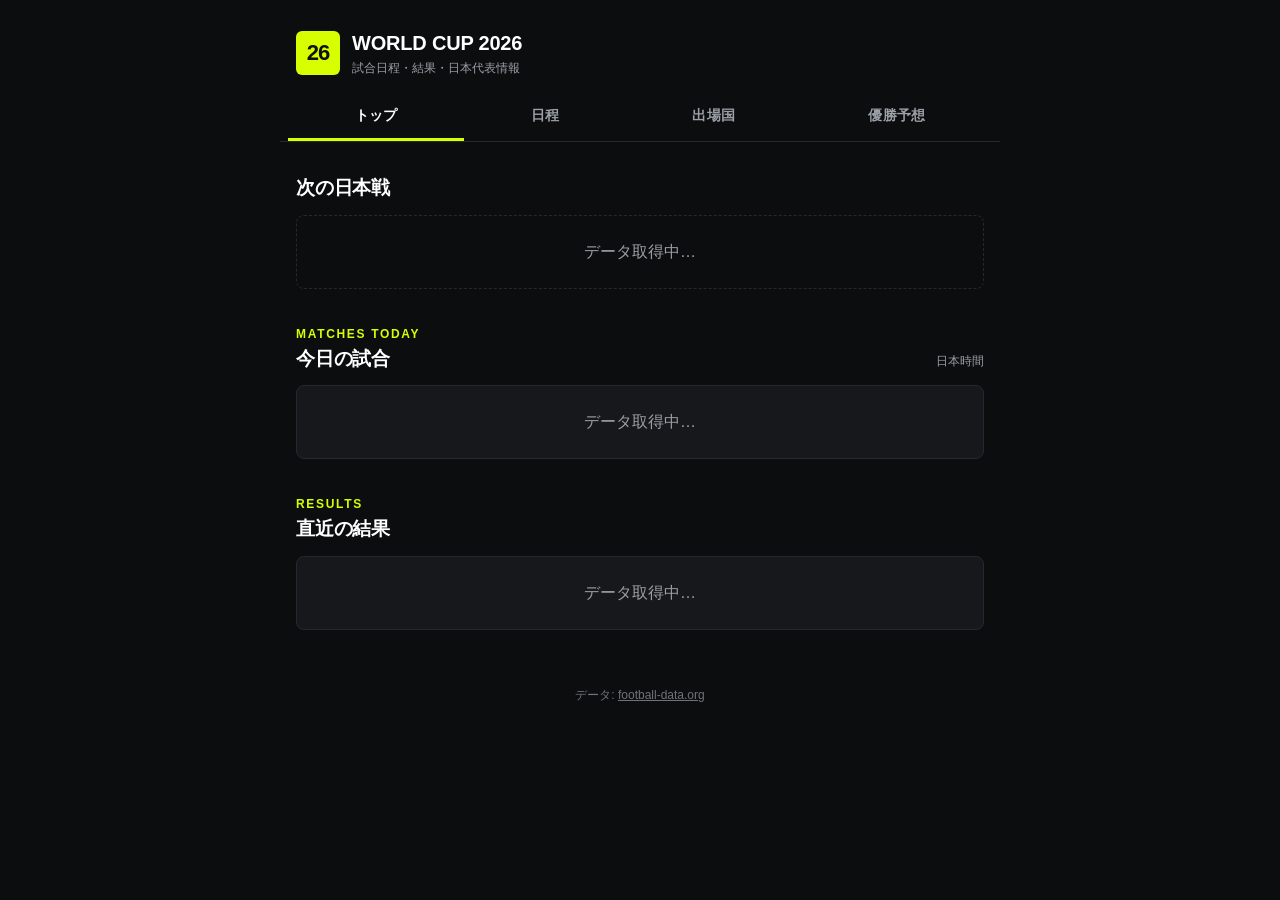
==== site/index.html @ 01a0a3cb "feat: サイトをDAZN風テーマに刷新 Co-Authored-By: Claude Fable 5 <noreply@anthropic.com>" ====
<!doctype html>
<html lang="ja">
  <head>
    <meta charset="utf-8">
    <meta name="viewport" content="width=device-width, initial-scale=1">
    <meta name="theme-color" content="#0c0d0f">
    <title>WORLD CUP 2026</title>
    <link rel="stylesheet" href="assets/style.css">
    <script src="assets/app.js" defer></script>
    <script src="assets/index.js" defer></script>
  </head>
  <body data-page="home">
    <header class="site-header">
      <div class="brand">
        <div class="brand-mark" aria-hidden="true">26</div>
        <div>
          <p class="brand-title">WORLD CUP 2026</p>
          <p class="brand-subtitle">試合日程・結果・日本代表情報</p>
        </div>
      </div>
      <nav class="tab-nav" aria-label="メインナビゲーション">
        <a href="index.html" data-nav="home">トップ</a>
        <a href="schedule.html" data-nav="schedule">日程</a>
        <a href="teams.html" data-nav="teams">出場国</a>
        <a href="predictions.html" data-nav="predictions">優勝予想</a>
      </nav>
    </header>

    <main class="page-content">
      <section id="next-japan-section" class="section">
        <h1 class="section-title">次の日本戦</h1>
        <div id="next-japan" class="loading">データ取得中…</div>
      </section>

      <section class="section">
        <p class="section-kicker">MATCHES TODAY</p>
        <div class="section-title-row">
          <h2 class="section-title">今日の試合</h2>
          <span class="section-note">日本時間</span>
        </div>
        <div id="today-matches" class="match-list">
          <p class="loading">データ取得中…</p>
        </div>
      </section>

      <section class="section">
        <p class="section-kicker">RESULTS</p>
        <h2 class="section-title">直近の結果</h2>
        <div id="recent-results" class="match-list">
          <p class="loading">データ取得中…</p>
        </div>
      </section>
    </main>

    <footer class="site-footer">
      データ:
      <a href="https://www.football-data.org/" rel="noreferrer">football-data.org</a>
    </footer>
  </body>
</html>
---- site/assets/style.css ----
:root {
  color-scheme: dark;
  --background: #0c0d0f;
  --surface: #16181c;
  --surface-raised: #1d2025;
  --border: #26282c;
  --accent: #d7ff00;
  --accent-soft: rgba(215, 255, 0, 0.12);
  --accent-ink: #101200;
  --text: #ffffff;
  --muted: #9aa0a6;
  --danger: #ff6b6b;
  --radius: 8px;
  --nav-height: 48px;
}

* {
  box-sizing: border-box;
}

html {
  background: var(--background);
  color: var(--text);
  font-family:
    -apple-system, BlinkMacSystemFont, "Segoe UI", "Noto Sans JP",
    sans-serif;
  line-height: 1.5;
}

body {
  margin: 0;
  min-width: 320px;
  background: var(--background);
}

a {
  color: inherit;
}

button,
input {
  font: inherit;
}

.site-header,
.page-content,
.site-footer {
  width: min(100%, 720px);
  margin-inline: auto;
}

.site-header {
  padding: 20px 16px 0;
}

.brand {
  display: flex;
  align-items: center;
  gap: 12px;
  margin-bottom: 16px;
}

.brand-mark {
  display: grid;
  width: 44px;
  height: 44px;
  place-items: center;
  border-radius: 6px;
  background: var(--accent);
  color: var(--accent-ink);
  font-size: 22px;
  font-weight: 900;
  letter-spacing: -0.04em;
}

.brand-title {
  margin: 0;
  font-size: 20px;
  font-weight: 900;
  letter-spacing: -0.01em;
  text-transform: uppercase;
}

.brand-subtitle {
  margin: 1px 0 0;
  color: var(--muted);
  font-size: 12px;
}

.tab-nav {
  position: sticky;
  z-index: 10;
  top: 0;
  display: flex;
  margin-inline: -16px;
  overflow-x: auto;
  padding-inline: 8px;
  border-bottom: 1px solid var(--border);
  background: var(--background);
}

.tab-nav a {
  display: grid;
  min-height: var(--nav-height);
  flex: 1 1 auto;
  place-items: center;
  padding: 0 12px;
  border-bottom: 3px solid transparent;
  color: var(--muted);
  font-size: 13px;
  font-weight: 800;
  letter-spacing: 0.02em;
  text-align: center;
  text-decoration: none;
  white-space: nowrap;
}

.tab-nav a:hover,
.tab-nav a:focus-visible {
  color: var(--text);
  background: var(--surface);
}

.tab-nav a[aria-current="page"] {
  border-bottom-color: var(--accent);
  color: var(--text);
}

.page-content {
  padding: 24px 16px 56px;
}

.page-kicker,
.section-kicker {
  margin: 0 0 2px;
  color: var(--accent);
  font-size: 12px;
  font-weight: 900;
  letter-spacing: 0.14em;
  text-transform: uppercase;
}

.page-heading {
  margin: 0 0 4px;
  font-size: clamp(26px, 7vw, 38px);
  font-weight: 900;
  letter-spacing: -0.02em;
  line-height: 1.15;
}

.page-lead {
  margin: 0 0 28px;
  color: var(--muted);
}

.section {
  margin-top: 36px;
}

.section:first-child {
  margin-top: 0;
}

.section-title-row {
  display: flex;
  align-items: baseline;
  justify-content: space-between;
  gap: 16px;
  margin-bottom: 12px;
}

.section-title {
  margin: 0 0 12px;
  font-size: 19px;
  font-weight: 900;
  letter-spacing: -0.01em;
}

.section-title-row .section-title {
  margin-bottom: 0;
}

.section-note {
  color: var(--muted);
  font-size: 12px;
}

.loading,
.empty-state {
  margin: 0;
  padding: 24px 16px;
  border: 1px dashed var(--border);
  border-radius: var(--radius);
  color: var(--muted);
  text-align: center;
}

.match-list > .loading,
.match-list > .empty-state {
  border: 0;
}

/* DAZN-style match list: joined rows separated by thin borders */
.match-list {
  display: grid;
  gap: 0;
  overflow: hidden;
  border: 1px solid var(--border);
  border-radius: var(--radius);
  background: var(--surface);
}

.match-card {
  display: grid;
  grid-template-columns: 42px minmax(0, 1fr) auto;
  align-items: center;
  gap: 4px 8px;
  padding: 13px 12px;
  border-bottom: 1px solid var(--border);
  background: var(--surface);
}

.match-card:last-child {
  border-bottom: 0;
}

.match-card.is-japan {
  box-shadow: inset 3px 0 0 var(--accent);
}

.match-time {
  color: var(--text);
  font-size: 12px;
  font-variant-numeric: tabular-nums;
  font-weight: 800;
}

.matchup {
  display: grid;
  grid-template-columns: minmax(0, 1fr) auto minmax(0, 1fr);
  align-items: center;
  gap: 8px;
}

.team-name {
  overflow: hidden;
  font-size: 13px;
  font-weight: 800;
  letter-spacing: -0.01em;
  text-overflow: ellipsis;
  white-space: nowrap;
}

.team-name:last-child {
  text-align: right;
}

.match-score {
  min-width: 32px;
  color: var(--muted);
  font-size: 13px;
  font-variant-numeric: tabular-nums;
  font-weight: 900;
  text-align: center;
}

.match-card.is-finished .match-score {
  color: var(--text);
  font-size: 16px;
}

.match-side {
  display: grid;
  justify-items: end;
  max-width: 88px;
  text-align: right;
}

.match-stage {
  overflow: hidden;
  max-width: 100%;
  color: var(--muted);
  font-size: 10px;
  font-weight: 700;
  text-overflow: ellipsis;
  white-space: nowrap;
}

.match-status {
  color: var(--muted);
  font-size: 10px;
  font-weight: 700;
  white-space: nowrap;
}

.match-card.is-live .match-status {
  color: var(--accent);
}

.japan-label {
  display: inline-flex;
  grid-column: 2 / -1;
  align-items: center;
  gap: 4px;
  color: var(--accent);
  font-size: 11px;
  font-weight: 800;
  letter-spacing: 0.04em;
}

.countdown-card {
  padding: 20px;
  border: 1px solid var(--border);
  border-left: 4px solid var(--accent);
  border-radius: var(--radius);
  background: var(--surface);
}

.countdown-label {
  margin: 0 0 5px;
  color: var(--accent);
  font-size: 12px;
  font-weight: 900;
  letter-spacing: 0.14em;
  text-transform: uppercase;
}

.countdown-match {
  margin: 0;
  font-size: 23px;
  font-weight: 900;
  letter-spacing: -0.02em;
}

.countdown-kickoff {
  margin: 4px 0 18px;
  color: var(--muted);
  font-size: 14px;
}

.countdown-clock {
  display: grid;
  grid-template-columns: repeat(4, 1fr);
  gap: 8px;
}

.countdown-unit {
  padding: 11px 4px;
  border: 1px solid var(--border);
  border-radius: 6px;
  background: var(--background);
  text-align: center;
}

.countdown-value {
  display: block;
  color: var(--accent);
  font-size: 25px;
  font-variant-numeric: tabular-nums;
  font-weight: 900;
  letter-spacing: -0.02em;
}

.countdown-name {
  display: block;
  color: var(--muted);
  font-size: 10px;
}

.date-group {
  margin-top: 28px;
}

.date-heading {
  position: sticky;
  z-index: 2;
  top: var(--nav-height);
  margin: 0 0 8px;
  padding: 9px 4px;
  background: rgba(12, 13, 15, 0.96);
  font-size: 15px;
  font-weight: 900;
  letter-spacing: 0.02em;
  backdrop-filter: blur(8px);
}

.filter-row {
  display: flex;
  justify-content: flex-end;
  margin: 18px 0;
}

.toggle {
  display: inline-flex;
  min-height: 44px;
  align-items: center;
  gap: 10px;
  padding: 8px 14px;
  border: 1px solid var(--border);
  border-radius: 6px;
  background: var(--surface);
  cursor: pointer;
  font-size: 14px;
  font-weight: 700;
}

.toggle:hover {
  background: var(--surface-raised);
}

.toggle input {
  width: 20px;
  height: 20px;
  margin: 0;
  accent-color: var(--accent);
}

.team-grid {
  display: grid;
  gap: 10px;
}

.team-card {
  border: 1px solid var(--border);
  border-radius: var(--radius);
  background: var(--surface);
}

.team-card[open] {
  border-color: var(--accent);
}

.team-summary {
  display: flex;
  min-height: 72px;
  align-items: center;
  justify-content: space-between;
  gap: 12px;
  padding: 14px 16px;
  cursor: pointer;
  list-style: none;
}

.team-summary::-webkit-details-marker {
  display: none;
}

.team-summary::after {
  content: "+";
  color: var(--accent);
  font-size: 22px;
  font-weight: 400;
}

.team-card[open] .team-summary::after {
  content: "−";
}

.team-title {
  margin: 0;
  font-size: 17px;
  font-weight: 900;
  letter-spacing: -0.01em;
}

.team-english {
  display: block;
  margin-top: 2px;
  color: var(--muted);
  font-size: 11px;
  font-weight: 700;
  letter-spacing: 0.08em;
  text-transform: uppercase;
}

.rank-badge {
  flex: 0 0 auto;
  padding: 5px 9px;
  border-radius: 4px;
  background: var(--accent-soft);
  color: var(--accent);
  font-size: 11px;
  font-weight: 800;
}

.squad {
  display: grid;
  gap: 1px;
  margin: 0 12px 12px;
  overflow: hidden;
  border-radius: 6px;
  background: var(--border);
}

.player-row {
  display: grid;
  grid-template-columns: 28px 34px minmax(0, 1fr);
  gap: 7px;
  padding: 9px 10px;
  background: var(--background);
  font-size: 13px;
}

.player-number,
.player-position {
  color: var(--muted);
  font-variant-numeric: tabular-nums;
}

.squad-empty {
  margin: 0;
  padding: 0 16px 18px;
  color: var(--muted);
  font-size: 13px;
}

.prediction-hero {
  padding: 28px 20px;
  border: 1px solid var(--border);
  border-left: 4px solid var(--accent);
  border-radius: var(--radius);
  background: var(--surface);
}

.prediction-hero p {
  margin: 0;
}

.prediction-hero-title {
  font-size: clamp(24px, 7vw, 34px);
  font-weight: 900;
  letter-spacing: -0.02em;
}

.prediction-command {
  display: inline-block;
  margin-top: 16px;
  padding: 9px 14px;
  border-radius: 4px;
  background: var(--accent);
  color: var(--accent-ink);
  font-weight: 900;
}

.chart {
  display: grid;
  gap: 15px;
}

.chart-row {
  display: grid;
  gap: 6px;
}

.chart-label {
  display: flex;
  justify-content: space-between;
  gap: 12px;
  font-size: 13px;
  font-weight: 800;
}

.chart-track {
  height: 12px;
  overflow: hidden;
  border-radius: 3px;
  background: var(--surface-raised);
}

.chart-bar {
  width: var(--bar-width);
  min-width: 4px;
  height: 100%;
  border-radius: inherit;
  background: linear-gradient(90deg, #9dbd00, var(--accent));
}

.site-footer {
  padding: 0 16px 32px;
  color: #6f7378;
  font-size: 12px;
  text-align: center;
}

.site-footer a:hover,
.site-footer a:focus-visible {
  color: var(--accent);
}

[hidden] {
  display: none !important;
}

@media (min-width: 560px) {
  .site-header {
    padding-top: 28px;
  }

  .page-content {
    padding-top: 32px;
  }

  .tab-nav a {
    font-size: 14px;
  }

  .match-card {
    grid-template-columns: 52px minmax(0, 1fr) auto;
    gap: 4px 12px;
    padding: 13px 14px;
  }

  .match-time {
    font-size: 13px;
  }

  .team-name {
    font-size: 15px;
  }

  .match-score {
    min-width: 46px;
    font-size: 15px;
  }

  .match-card.is-finished .match-score {
    font-size: 17px;
  }

  .match-side {
    max-width: 160px;
  }

  .match-stage,
  .match-status {
    font-size: 11px;
  }

  .team-grid {
    grid-template-columns: repeat(2, minmax(0, 1fr));
  }
}

@media (prefers-reduced-motion: no-preference) {
  .match-card,
  .team-card,
  .toggle,
  .tab-nav a {
    transition:
      border-color 160ms ease,
      background-color 160ms ease,
      color 160ms ease;
  }
}

.match-card:hover {
  background: var(--surface-raised);
}

.team-card:hover {
  border-color: #3a3d42;
}
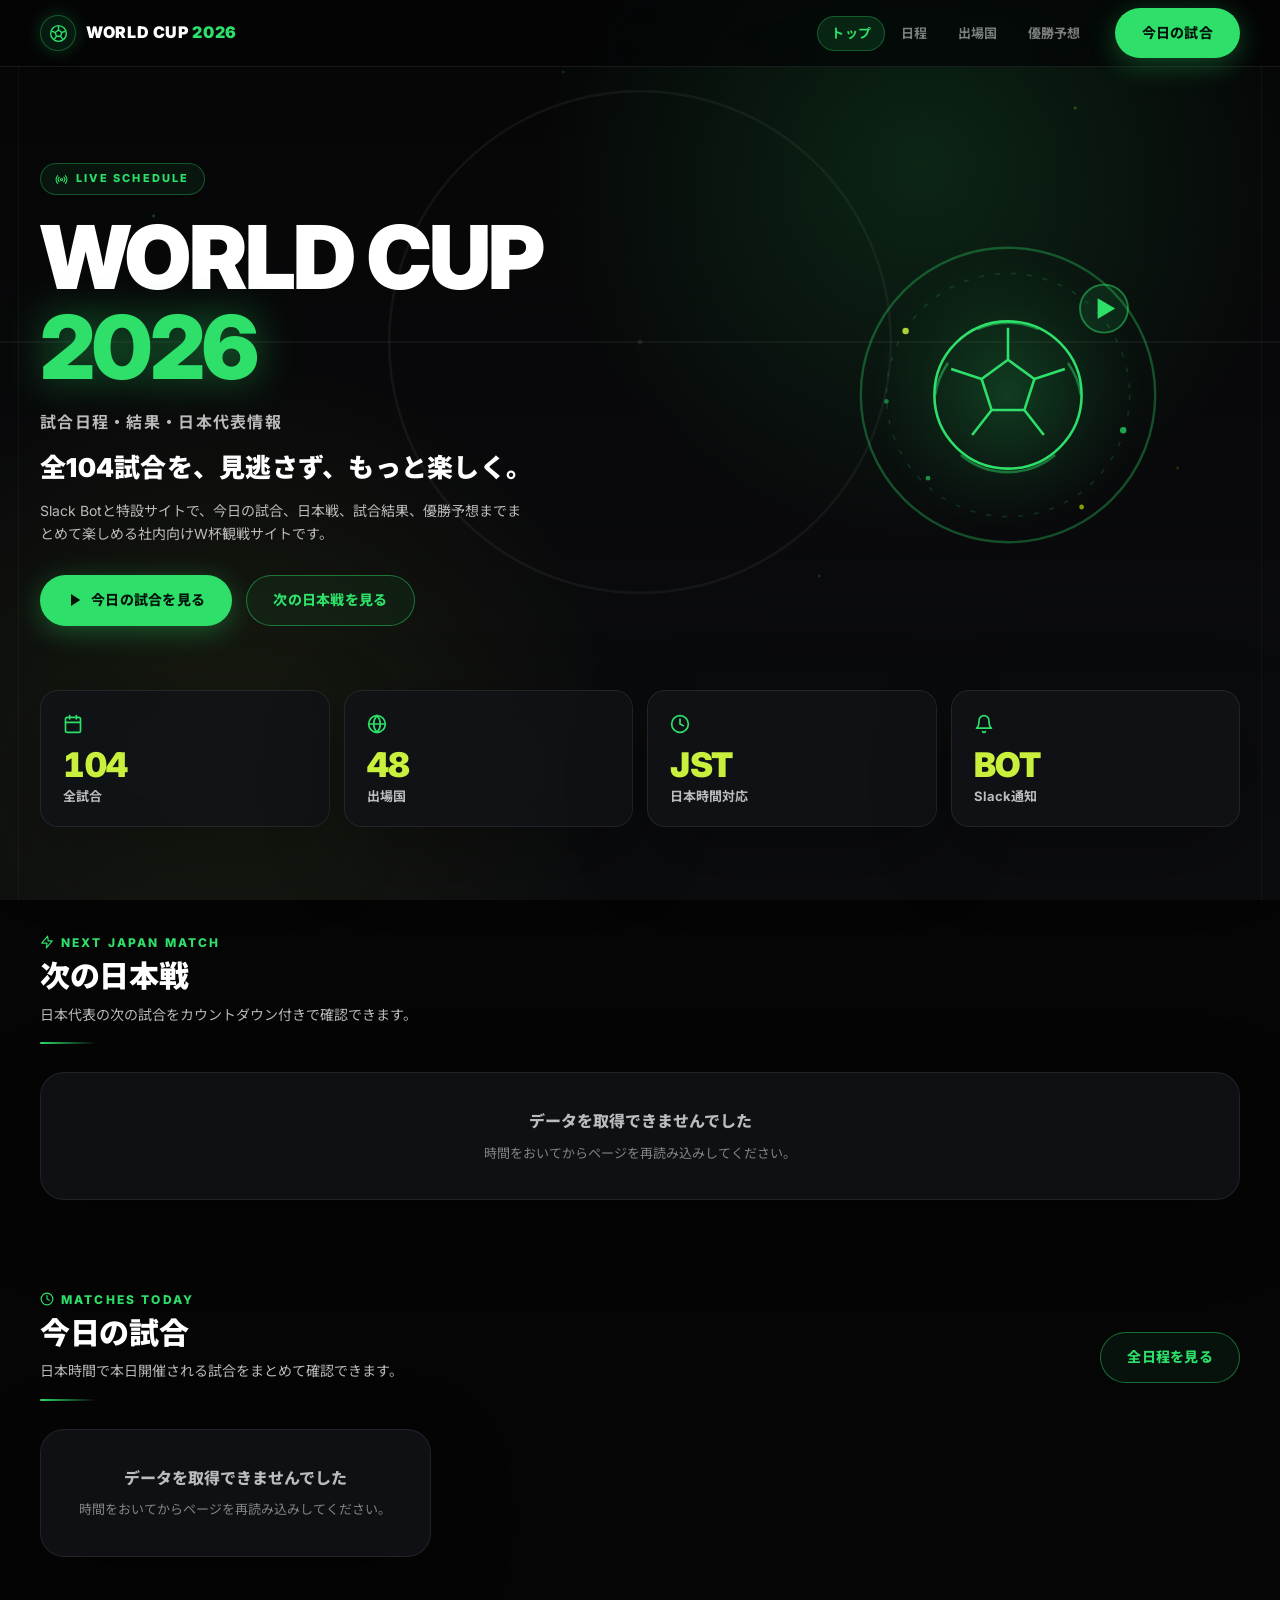
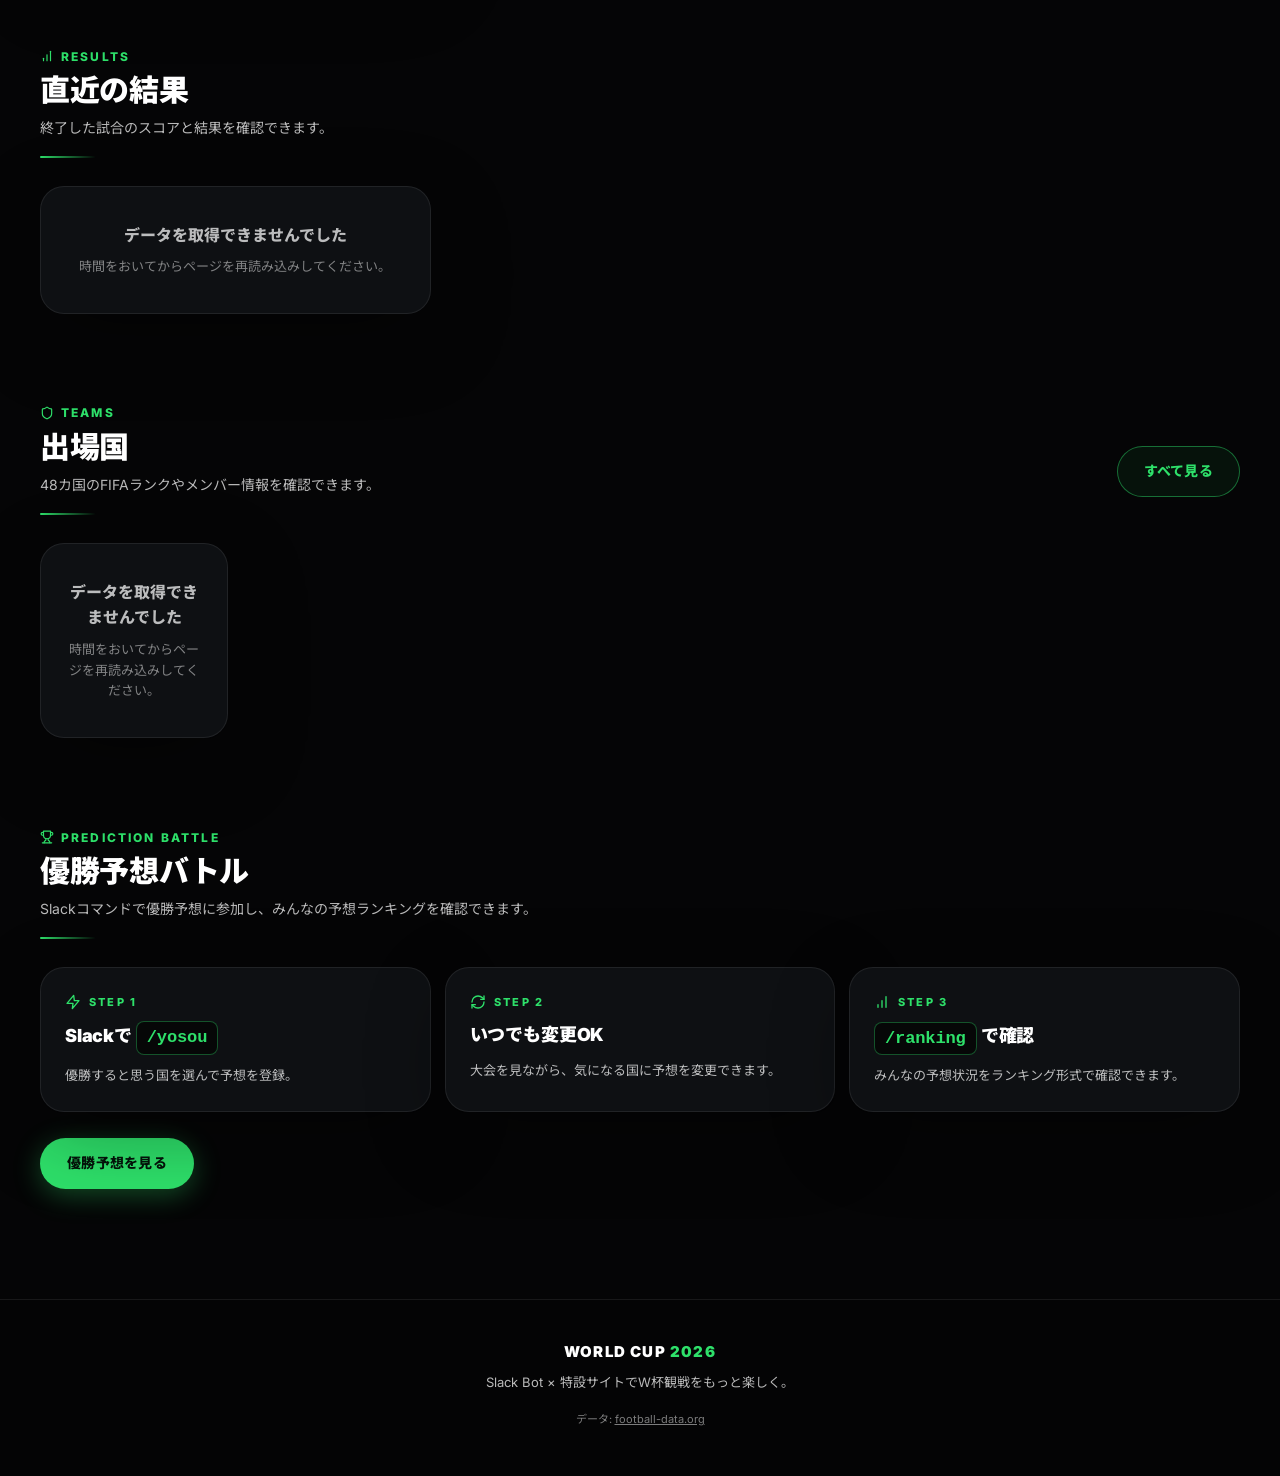
==== commit 0876835a: "feat: サイト全面リデザイン v2 (Hero/QuickStats/カードUI/出場国ギャラリー) Co-Authored-By: Claude Fable 5 <noreply@anthrop" ====
--- a/site/index.html
+++ b/site/index.html
@@ -3,58 +3,280 @@
   <head>
     <meta charset="utf-8">
     <meta name="viewport" content="width=device-width, initial-scale=1">
-    <meta name="theme-color" content="#0c0d0f">
-    <title>WORLD CUP 2026</title>
+    <meta name="theme-color" content="#050506">
+    <meta name="description" content="W杯2026特設サイト。全104試合の日程・結果・日本代表情報を日本時間で。Slack Botと連動した社内観戦企画。">
+    <title>WORLD CUP 2026 | 試合日程・結果・日本代表情報</title>
+    <link rel="preconnect" href="https://fonts.googleapis.com">
+    <link rel="preconnect" href="https://fonts.gstatic.com" crossorigin>
+    <link rel="stylesheet" href="https://fonts.googleapis.com/css2?family=Inter:wght@400;700;900&family=Noto+Sans+JP:wght@400;700;900&display=swap">
     <link rel="stylesheet" href="assets/style.css">
     <script src="assets/app.js" defer></script>
     <script src="assets/index.js" defer></script>
   </head>
   <body data-page="home">
     <header class="site-header">
-      <div class="brand">
-        <div class="brand-mark" aria-hidden="true">26</div>
-        <div>
-          <p class="brand-title">WORLD CUP 2026</p>
-          <p class="brand-subtitle">試合日程・結果・日本代表情報</p>
-        </div>
+      <div class="header-inner container">
+        <a class="brand" href="index.html">
+          <span class="brand-mark" aria-hidden="true">
+            <svg viewBox="0 0 24 24" fill="none" stroke="currentColor" stroke-width="1.6" stroke-linejoin="round" aria-hidden="true">
+              <circle cx="12" cy="12" r="9"/>
+              <path d="M12 8l3.8 2.8-1.45 4.4h-4.7L8.2 10.8z"/>
+              <path d="M12 8V3.5M15.8 10.8l4.3-1.4M14.35 15.2l2.7 3.6M9.65 15.2l-2.7 3.6M8.2 10.8L3.9 9.4"/>
+            </svg>
+          </span>
+          <span class="brand-title">WORLD CUP <em>2026</em></span>
+        </a>
+        <nav class="main-nav" aria-label="メインナビゲーション">
+          <a href="index.html" data-nav="home">トップ</a>
+          <a href="schedule.html" data-nav="schedule">日程</a>
+          <a href="teams.html" data-nav="teams">出場国</a>
+          <a href="predictions.html" data-nav="predictions">優勝予想</a>
+        </nav>
+        <a class="neon-btn neon-btn-primary header-cta" href="#today-section">今日の試合</a>
       </div>
-      <nav class="tab-nav" aria-label="メインナビゲーション">
-        <a href="index.html" data-nav="home">トップ</a>
-        <a href="schedule.html" data-nav="schedule">日程</a>
-        <a href="teams.html" data-nav="teams">出場国</a>
-        <a href="predictions.html" data-nav="predictions">優勝予想</a>
-      </nav>
     </header>
 
-    <main class="page-content">
-      <section id="next-japan-section" class="section">
-        <h1 class="section-title">次の日本戦</h1>
-        <div id="next-japan" class="loading">データ取得中…</div>
-      </section>
-
-      <section class="section">
-        <p class="section-kicker">MATCHES TODAY</p>
-        <div class="section-title-row">
-          <h2 class="section-title">今日の試合</h2>
-          <span class="section-note">日本時間</span>
-        </div>
-        <div id="today-matches" class="match-list">
-          <p class="loading">データ取得中…</p>
-        </div>
-      </section>
-
-      <section class="section">
-        <p class="section-kicker">RESULTS</p>
-        <h2 class="section-title">直近の結果</h2>
-        <div id="recent-results" class="match-list">
-          <p class="loading">データ取得中…</p>
+    <main>
+      <!-- Hero -->
+      <section class="hero" aria-label="サイト紹介">
+        <div class="hero-inner container">
+          <div class="hero-copy">
+            <p class="hero-eyebrow">
+              <svg viewBox="0 0 24 24" fill="none" stroke="currentColor" stroke-width="2" stroke-linecap="round" stroke-linejoin="round" aria-hidden="true">
+                <circle cx="12" cy="12" r="2"/>
+                <path d="M4.9 19.1C1 15.2 1 8.8 4.9 4.9"/>
+                <path d="M7.8 16.2c-2.3-2.3-2.3-6.1 0-8.5"/>
+                <path d="M16.2 7.8c2.3 2.3 2.3 6.1 0 8.5"/>
+                <path d="M19.1 4.9C23 8.8 23 15.2 19.1 19.1"/>
+              </svg>
+              LIVE SCHEDULE
+            </p>
+            <h1 class="hero-title">WORLD CUP <span class="hero-year">2026</span></h1>
+            <p class="hero-sub">試合日程・結果・日本代表情報</p>
+            <p class="hero-catch">全104試合を、見逃さず、もっと楽しく。</p>
+            <p class="hero-desc">Slack Botと特設サイトで、今日の試合、日本戦、試合結果、優勝予想までまとめて楽しめる社内向けW杯観戦サイトです。</p>
+            <div class="hero-cta">
+              <a class="neon-btn neon-btn-primary" href="#today-section">
+                <svg viewBox="0 0 24 24" fill="currentColor" stroke="none" aria-hidden="true"><polygon points="6 3 20 12 6 21 6 3"/></svg>
+                今日の試合を見る
+              </a>
+              <a class="neon-btn neon-btn-secondary" href="#next-japan-section">次の日本戦を見る</a>
+            </div>
+          </div>
+          <div class="hero-side">
+            <div class="hero-visual" aria-hidden="true">
+              <svg viewBox="0 0 200 200" fill="none">
+                <circle cx="100" cy="100" r="92" stroke="rgba(46,224,106,0.32)" stroke-width="1.5"/>
+                <circle cx="100" cy="100" r="76" stroke="rgba(46,224,106,0.16)" stroke-width="1" stroke-dasharray="3 7"/>
+                <g stroke="#2EE06A" stroke-width="1.6" stroke-linejoin="round">
+                  <circle cx="100" cy="100" r="46"/>
+                  <path d="M100 78l16.5 12-6.3 19.4H89.8L83.5 90z"/>
+                  <path d="M100 78V58M116.5 90l19-6.2M110.2 109.4l12.2 15.6M89.8 109.4l-12.2 15.6M83.5 90l-19-6.2"/>
+                  <path d="M81 59a46 46 0 0 1 38 0M137.5 80a46 46 0 0 1 8 20M54.5 100a46 46 0 0 1 8-20M70.5 137.5a46 46 0 0 0 59 0" opacity="0.45"/>
+                </g>
+                <g>
+                  <circle cx="160" cy="46" r="15" fill="rgba(46,224,106,0.1)" stroke="rgba(46,224,106,0.5)" stroke-width="1.2"/>
+                  <path d="M156 39.5l11 6.5-11 6.5z" fill="#2EE06A"/>
+                </g>
+                <circle cx="36" cy="60" r="2" fill="#C8F03C" opacity="0.85"/>
+                <circle cx="172" cy="122" r="2" fill="#2EE06A" opacity="0.7"/>
+                <circle cx="50" cy="152" r="1.5" fill="#2EE06A" opacity="0.6"/>
+                <circle cx="146" cy="170" r="1.5" fill="#D7FF00" opacity="0.6"/>
+                <circle cx="24" cy="104" r="1.5" fill="#2EE06A" opacity="0.5"/>
+              </svg>
+            </div>
+            <div id="hero-next-mini" class="hero-mini-card glass-card" hidden>
+              <p class="hero-mini-label">NEXT JAPAN MATCH</p>
+              <p class="hero-mini-match"></p>
+              <p class="hero-mini-kickoff"></p>
+            </div>
+          </div>
+        </div>
+      </section>
+
+      <!-- Quick Stats -->
+      <section class="quick-stats container reveal" aria-label="大会サマリー">
+        <div class="stat-card glass-card">
+          <span class="stat-icon" aria-hidden="true">
+            <svg viewBox="0 0 24 24" fill="none" stroke="currentColor" stroke-width="2" stroke-linecap="round" stroke-linejoin="round"><rect x="3" y="4" width="18" height="18" rx="2"/><path d="M16 2v4M8 2v4M3 10h18"/></svg>
+          </span>
+          <span class="stat-value">104</span>
+          <span class="stat-label">全試合</span>
+        </div>
+        <div class="stat-card glass-card">
+          <span class="stat-icon" aria-hidden="true">
+            <svg viewBox="0 0 24 24" fill="none" stroke="currentColor" stroke-width="2" stroke-linecap="round" stroke-linejoin="round"><circle cx="12" cy="12" r="10"/><path d="M12 2a14.5 14.5 0 0 0 0 20 14.5 14.5 0 0 0 0-20"/><path d="M2 12h20"/></svg>
+          </span>
+          <span class="stat-value">48</span>
+          <span class="stat-label">出場国</span>
+        </div>
+        <div class="stat-card glass-card">
+          <span class="stat-icon" aria-hidden="true">
+            <svg viewBox="0 0 24 24" fill="none" stroke="currentColor" stroke-width="2" stroke-linecap="round" stroke-linejoin="round"><circle cx="12" cy="12" r="10"/><polyline points="12 6 12 12 16 14"/></svg>
+          </span>
+          <span class="stat-value">JST</span>
+          <span class="stat-label">日本時間対応</span>
+        </div>
+        <div class="stat-card glass-card">
+          <span class="stat-icon" aria-hidden="true">
+            <svg viewBox="0 0 24 24" fill="none" stroke="currentColor" stroke-width="2" stroke-linecap="round" stroke-linejoin="round"><path d="M6 8a6 6 0 0 1 12 0c0 7 3 9 3 9H3s3-2 3-9"/><path d="M10.3 21a1.94 1.94 0 0 0 3.4 0"/></svg>
+          </span>
+          <span class="stat-value">BOT</span>
+          <span class="stat-label">Slack通知</span>
+        </div>
+      </section>
+
+      <!-- 次の日本戦 -->
+      <section id="next-japan-section" class="section container reveal">
+        <div class="section-header">
+          <p class="sh-eyebrow">
+            <svg viewBox="0 0 24 24" fill="none" stroke="currentColor" stroke-width="2" stroke-linecap="round" stroke-linejoin="round" aria-hidden="true"><polygon points="13 2 3 14 12 14 11 22 21 10 14 10 13 2"/></svg>
+            NEXT JAPAN MATCH
+          </p>
+          <h2 class="sh-title">次の日本戦</h2>
+          <p class="sh-desc">日本代表の次の試合をカウントダウン付きで確認できます。</p>
+        </div>
+        <div id="next-japan" aria-busy="true" aria-live="polite">
+          <div class="skeleton-card glass-card">
+            <div class="skeleton skeleton-pill"></div>
+            <div class="skeleton skeleton-line w-70"></div>
+            <div class="skeleton skeleton-line w-45"></div>
+            <div class="skeleton skeleton-line w-30"></div>
+            <p class="skeleton-note">試合データを取得中...</p>
+          </div>
+        </div>
+      </section>
+
+      <!-- 今日の試合 -->
+      <section id="today-section" class="section container reveal">
+        <div class="section-header">
+          <div class="section-header-row">
+            <div>
+              <p class="sh-eyebrow">
+                <svg viewBox="0 0 24 24" fill="none" stroke="currentColor" stroke-width="2" stroke-linecap="round" stroke-linejoin="round" aria-hidden="true"><circle cx="12" cy="12" r="10"/><polyline points="12 6 12 12 16 14"/></svg>
+                MATCHES TODAY
+              </p>
+              <h2 class="sh-title">今日の試合</h2>
+              <p class="sh-desc">日本時間で本日開催される試合をまとめて確認できます。</p>
+            </div>
+            <a class="neon-btn neon-btn-secondary sh-cta" href="schedule.html">全日程を見る</a>
+          </div>
+        </div>
+        <div id="today-matches" class="match-list" aria-busy="true" aria-live="polite">
+          <div class="skeleton-card glass-card">
+            <div class="skeleton skeleton-pill"></div>
+            <div class="skeleton skeleton-line w-70"></div>
+            <div class="skeleton skeleton-line w-45"></div>
+            <p class="skeleton-note">試合データを取得中...</p>
+          </div>
+          <div class="skeleton-card glass-card">
+            <div class="skeleton skeleton-pill"></div>
+            <div class="skeleton skeleton-line w-70"></div>
+            <div class="skeleton skeleton-line w-45"></div>
+            <p class="skeleton-note">試合データを取得中...</p>
+          </div>
+        </div>
+      </section>
+
+      <!-- 直近の結果 -->
+      <section class="section container reveal">
+        <div class="section-header">
+          <p class="sh-eyebrow">
+            <svg viewBox="0 0 24 24" fill="none" stroke="currentColor" stroke-width="2" stroke-linecap="round" stroke-linejoin="round" aria-hidden="true"><line x1="12" y1="20" x2="12" y2="10"/><line x1="18" y1="20" x2="18" y2="4"/><line x1="6" y1="20" x2="6" y2="16"/></svg>
+            RESULTS
+          </p>
+          <h2 class="sh-title">直近の結果</h2>
+          <p class="sh-desc">終了した試合のスコアと結果を確認できます。</p>
+        </div>
+        <div id="recent-results" class="match-list" aria-busy="true" aria-live="polite">
+          <div class="skeleton-card glass-card">
+            <div class="skeleton skeleton-pill"></div>
+            <div class="skeleton skeleton-line w-70"></div>
+            <div class="skeleton skeleton-line w-45"></div>
+            <p class="skeleton-note">試合データを取得中...</p>
+          </div>
+        </div>
+      </section>
+
+      <!-- 出場国プレビュー -->
+      <section class="section container reveal">
+        <div class="section-header">
+          <div class="section-header-row">
+            <div>
+              <p class="sh-eyebrow">
+                <svg viewBox="0 0 24 24" fill="none" stroke="currentColor" stroke-width="2" stroke-linecap="round" stroke-linejoin="round" aria-hidden="true"><path d="M20 13c0 5-3.5 7.5-7.66 8.95a1 1 0 0 1-.67-.01C7.5 20.5 4 18 4 13V6a1 1 0 0 1 1-1c2 0 4.5-1.2 6.24-2.72a1.17 1.17 0 0 1 1.52 0C14.51 3.81 17 5 19 5a1 1 0 0 1 1 1z"/></svg>
+                TEAMS
+              </p>
+              <h2 class="sh-title">出場国</h2>
+              <p class="sh-desc">48カ国のFIFAランクやメンバー情報を確認できます。</p>
+            </div>
+            <a class="neon-btn neon-btn-secondary sh-cta" href="teams.html">すべて見る</a>
+          </div>
+        </div>
+        <div id="teams-preview" class="team-preview-grid" aria-busy="true">
+          <div class="skeleton-card glass-card">
+            <div class="skeleton skeleton-line w-70"></div>
+            <div class="skeleton skeleton-line w-45"></div>
+          </div>
+          <div class="skeleton-card glass-card">
+            <div class="skeleton skeleton-line w-70"></div>
+            <div class="skeleton skeleton-line w-45"></div>
+          </div>
+          <div class="skeleton-card glass-card">
+            <div class="skeleton skeleton-line w-70"></div>
+            <div class="skeleton skeleton-line w-45"></div>
+          </div>
+        </div>
+      </section>
+
+      <!-- 優勝予想バトル -->
+      <section class="section container reveal">
+        <div class="section-header">
+          <p class="sh-eyebrow">
+            <svg viewBox="0 0 24 24" fill="none" stroke="currentColor" stroke-width="2" stroke-linecap="round" stroke-linejoin="round" aria-hidden="true"><path d="M6 9H4.5a2.5 2.5 0 0 1 0-5H6"/><path d="M18 9h1.5a2.5 2.5 0 0 0 0-5H18"/><path d="M4 22h16"/><path d="M10 14.66V17c0 .55-.47.98-.97 1.21C7.85 18.75 7 20.24 7 22"/><path d="M14 14.66V17c0 .55.47.98.97 1.21C16.15 18.75 17 20.24 17 22"/><path d="M18 2H6v7a6 6 0 0 0 12 0V2Z"/></svg>
+            PREDICTION BATTLE
+          </p>
+          <h2 class="sh-title">優勝予想バトル</h2>
+          <p class="sh-desc">Slackコマンドで優勝予想に参加し、みんなの予想ランキングを確認できます。</p>
+        </div>
+        <div class="steps-grid">
+          <div class="step-card glass-card">
+            <span class="step-num">
+              <svg viewBox="0 0 24 24" fill="none" stroke="currentColor" stroke-width="2" stroke-linecap="round" stroke-linejoin="round" aria-hidden="true"><polygon points="13 2 3 14 12 14 11 22 21 10 14 10 13 2"/></svg>
+              STEP 1
+            </span>
+            <h3 class="step-title">Slackで <code class="cmd">/yosou</code></h3>
+            <p class="step-desc">優勝すると思う国を選んで予想を登録。</p>
+          </div>
+          <div class="step-card glass-card">
+            <span class="step-num">
+              <svg viewBox="0 0 24 24" fill="none" stroke="currentColor" stroke-width="2" stroke-linecap="round" stroke-linejoin="round" aria-hidden="true"><path d="M3 12a9 9 0 0 1 9-9 9.75 9.75 0 0 1 6.74 2.74L21 8"/><path d="M21 3v5h-5"/><path d="M21 12a9 9 0 0 1-9 9 9.75 9.75 0 0 1-6.74-2.74L3 16"/><path d="M3 21v-5h5"/></svg>
+              STEP 2
+            </span>
+            <h3 class="step-title">いつでも変更OK</h3>
+            <p class="step-desc">大会を見ながら、気になる国に予想を変更できます。</p>
+          </div>
+          <div class="step-card glass-card">
+            <span class="step-num">
+              <svg viewBox="0 0 24 24" fill="none" stroke="currentColor" stroke-width="2" stroke-linecap="round" stroke-linejoin="round" aria-hidden="true"><line x1="12" y1="20" x2="12" y2="10"/><line x1="18" y1="20" x2="18" y2="4"/><line x1="6" y1="20" x2="6" y2="16"/></svg>
+              STEP 3
+            </span>
+            <h3 class="step-title"><code class="cmd">/ranking</code> で確認</h3>
+            <p class="step-desc">みんなの予想状況をランキング形式で確認できます。</p>
+          </div>
+        </div>
+        <div class="prediction-cta">
+          <a class="neon-btn neon-btn-primary" href="predictions.html">優勝予想を見る</a>
         </div>
       </section>
     </main>
 
     <footer class="site-footer">
-      データ:
-      <a href="https://www.football-data.org/" rel="noreferrer">football-data.org</a>
+      <div class="container">
+        <p class="footer-title">WORLD CUP <em>2026</em></p>
+        <p class="footer-tagline">Slack Bot × 特設サイトでW杯観戦をもっと楽しく。</p>
+        <p class="footer-credit">データ: <a href="https://www.football-data.org/" rel="noreferrer">football-data.org</a></p>
+      </div>
     </footer>
   </body>
 </html>
--- a/site/assets/style.css
+++ b/site/assets/style.css
@@ -1,36 +1,127 @@
+/* ==========================================================================
+   WORLD CUP 2026 — 特設サイト v2
+   スポーツ配信サービス × サッカー中継UI × 社内企画サイト
+   ========================================================================== */
+
+/* --- 1. Design tokens ----------------------------------------------------- */
 :root {
   color-scheme: dark;
-  --background: #0c0d0f;
-  --surface: #16181c;
-  --surface-raised: #1d2025;
-  --border: #26282c;
-  --accent: #d7ff00;
-  --accent-soft: rgba(215, 255, 0, 0.12);
-  --accent-ink: #101200;
-  --text: #ffffff;
-  --muted: #9aa0a6;
-  --danger: #ff6b6b;
-  --radius: 8px;
-  --nav-height: 48px;
-}
-
+
+  --bg-primary: #050506;
+  --bg-secondary: #0c0d0f;
+  --bg-card: #111317;
+  --bg-card-hover: #16191f;
+
+  --text-primary: #ffffff;
+  --text-secondary: rgba(255, 255, 255, 0.72);
+  --text-muted: rgba(255, 255, 255, 0.48);
+
+  --accent-green: #2ee06a;
+  --accent-lime: #c8f03c;
+  --accent-yellow: #d7ff00;
+
+  --border-subtle: rgba(255, 255, 255, 0.08);
+  --border-green: rgba(46, 224, 106, 0.42);
+
+  --live-red: #ff3b5c;
+
+  --radius-card: 24px;
+  --radius-pill: 999px;
+  --header-height: 64px;
+  --font-base:
+    Inter,
+    "Noto Sans JP",
+    system-ui,
+    -apple-system,
+    BlinkMacSystemFont,
+    "Segoe UI",
+    sans-serif;
+}
+
+/* --- 2. Base -------------------------------------------------------------- */
 * {
   box-sizing: border-box;
 }
 
 html {
-  background: var(--background);
-  color: var(--text);
-  font-family:
-    -apple-system, BlinkMacSystemFont, "Segoe UI", "Noto Sans JP",
-    sans-serif;
-  line-height: 1.5;
+  background: var(--bg-primary);
+  color: var(--text-primary);
+  font-family: var(--font-base);
+  line-height: 1.6;
+  scroll-behavior: smooth;
+  scroll-padding-top: calc(var(--header-height) + 16px);
 }
 
 body {
   margin: 0;
   min-width: 320px;
-  background: var(--background);
+  background: transparent;
+  overflow-x: hidden;
+}
+
+/* グロー + ピッチライン背景 (固定1レイヤー) */
+body::before {
+  content: "";
+  position: fixed;
+  inset: 0;
+  pointer-events: none;
+  background:
+    /* ネオングロー */
+    radial-gradient(circle at 72% 18%, rgba(46, 224, 106, 0.14), transparent 32%),
+    radial-gradient(circle at 18% 82%, rgba(200, 240, 60, 0.07), transparent 30%),
+    /* センターサークル */
+    radial-gradient(
+      circle at 50% 38%,
+      transparent calc(min(36vw, 250px) - 1px),
+      rgba(255, 255, 255, 0.05) min(36vw, 250px),
+      rgba(255, 255, 255, 0.05) calc(min(36vw, 250px) + 1.5px),
+      transparent calc(min(36vw, 250px) + 2.5px)
+    ),
+    /* センタースポット */
+    radial-gradient(
+      circle at 50% 38%,
+      rgba(255, 255, 255, 0.08) 0 2px,
+      transparent 3px
+    ),
+    /* ハーフウェーライン */
+    linear-gradient(
+      to bottom,
+      transparent calc(38% - 1px),
+      rgba(255, 255, 255, 0.045) calc(38% - 1px),
+      rgba(255, 255, 255, 0.045) calc(38% + 1px),
+      transparent calc(38% + 1px)
+    ),
+    /* タッチライン (ゴールエリア風の直線) */
+    linear-gradient(
+      to right,
+      transparent 18px,
+      rgba(255, 255, 255, 0.04) 18px,
+      rgba(255, 255, 255, 0.04) calc(18px + 1.5px),
+      transparent calc(18px + 1.5px),
+      transparent calc(100% - 18px - 1.5px),
+      rgba(255, 255, 255, 0.04) calc(100% - 18px - 1.5px),
+      rgba(255, 255, 255, 0.04) calc(100% - 18px),
+      transparent calc(100% - 18px)
+    ),
+    linear-gradient(180deg, #050506 0%, #0c0d0f 100%);
+  z-index: -2;
+}
+
+/* ネオングリーンのパーティクル (微細な光の粒) */
+body::after {
+  content: "";
+  position: fixed;
+  inset: 0;
+  pointer-events: none;
+  background:
+    radial-gradient(circle at 12% 24%, rgba(46, 224, 106, 0.5) 0 1px, transparent 2px),
+    radial-gradient(circle at 84% 12%, rgba(200, 240, 60, 0.45) 0 1px, transparent 2px),
+    radial-gradient(circle at 64% 64%, rgba(46, 224, 106, 0.35) 0 1px, transparent 2px),
+    radial-gradient(circle at 28% 78%, rgba(46, 224, 106, 0.4) 0 1.5px, transparent 2.5px),
+    radial-gradient(circle at 92% 52%, rgba(215, 255, 0, 0.3) 0 1px, transparent 2px),
+    radial-gradient(circle at 44% 8%, rgba(46, 224, 106, 0.3) 0 1px, transparent 2px);
+  opacity: 0.5;
+  z-index: -1;
 }
 
 a {
@@ -38,356 +129,945 @@
 }
 
 button,
-input {
+input,
+select {
   font: inherit;
 }
 
-.site-header,
-.page-content,
-.site-footer {
-  width: min(100%, 720px);
+img,
+svg {
+  vertical-align: middle;
+}
+
+:focus-visible {
+  outline: 2px solid var(--accent-green);
+  outline-offset: 2px;
+  border-radius: 4px;
+}
+
+[hidden] {
+  display: none !important;
+}
+
+.container {
+  width: min(100% - 32px, 1200px);
   margin-inline: auto;
 }
 
+/* --- 3. Sticky Header ------------------------------------------------------ */
 .site-header {
-  padding: 20px 16px 0;
+  position: sticky;
+  top: 0;
+  z-index: 50;
+  background: rgba(5, 5, 6, 0.72);
+  -webkit-backdrop-filter: blur(18px) saturate(150%);
+  backdrop-filter: blur(18px) saturate(150%);
+  border-bottom: 1px solid var(--border-subtle);
+}
+
+.header-inner {
+  display: flex;
+  flex-wrap: wrap;
+  align-items: center;
+  gap: 0 20px;
+  min-height: var(--header-height);
+  padding-block: 8px;
 }
 
 .brand {
+  display: inline-flex;
+  align-items: center;
+  gap: 10px;
+  text-decoration: none;
+}
+
+.brand-mark {
+  display: grid;
+  place-items: center;
+  width: 36px;
+  height: 36px;
+  border-radius: 50%;
+  color: var(--accent-green);
+  background: rgba(46, 224, 106, 0.1);
+  border: 1px solid rgba(46, 224, 106, 0.32);
+  box-shadow: 0 0 18px rgba(46, 224, 106, 0.22);
+}
+
+.brand-mark svg {
+  width: 21px;
+  height: 21px;
+}
+
+.brand-title {
+  margin: 0;
+  font-size: 16px;
+  font-weight: 900;
+  letter-spacing: 0.04em;
+  text-transform: uppercase;
+  white-space: nowrap;
+}
+
+.brand-title em {
+  font-style: normal;
+  color: var(--accent-green);
+}
+
+.main-nav {
   display: flex;
   align-items: center;
-  gap: 12px;
-  margin-bottom: 16px;
-}
-
-.brand-mark {
-  display: grid;
-  width: 44px;
-  height: 44px;
-  place-items: center;
-  border-radius: 6px;
-  background: var(--accent);
-  color: var(--accent-ink);
-  font-size: 22px;
-  font-weight: 900;
-  letter-spacing: -0.04em;
-}
-
-.brand-title {
-  margin: 0;
-  font-size: 20px;
+  gap: 2px;
+  order: 3;
+  flex: 1 1 100%;
+  overflow-x: auto;
+  margin-inline: -4px;
+  padding: 2px 4px 8px;
+  -webkit-overflow-scrolling: touch;
+}
+
+.main-nav a {
+  flex: 0 0 auto;
+  padding: 7px 14px;
+  border-radius: var(--radius-pill);
+  color: var(--text-muted);
+  font-size: 13px;
+  font-weight: 700;
+  letter-spacing: 0.02em;
+  text-decoration: none;
+  white-space: nowrap;
+  transition: color 0.18s ease, background-color 0.18s ease;
+}
+
+.main-nav a:hover,
+.main-nav a:focus-visible {
+  color: var(--accent-green);
+  background: rgba(46, 224, 106, 0.08);
+}
+
+.main-nav a[aria-current="page"] {
+  color: var(--accent-green);
+  background: rgba(46, 224, 106, 0.12);
+  box-shadow: inset 0 0 0 1px rgba(46, 224, 106, 0.3);
+}
+
+.header-cta {
+  margin-left: auto;
+  font-size: 12px;
+  padding: 8px 16px;
+}
+
+@media (min-width: 860px) {
+  .main-nav {
+    order: 0;
+    flex: 0 1 auto;
+    margin-left: auto;
+    padding-bottom: 2px;
+    overflow: visible;
+  }
+
+  .header-cta {
+    margin-left: 0;
+  }
+}
+
+/* --- 4. 共通コンポーネント -------------------------------------------------- */
+
+/* SectionHeader */
+.section-header {
+  margin-bottom: 28px;
+}
+
+.section-header-row {
+  display: flex;
+  flex-wrap: wrap;
+  align-items: flex-end;
+  justify-content: space-between;
+  gap: 12px 24px;
+}
+
+.sh-eyebrow {
+  display: inline-flex;
+  align-items: center;
+  gap: 7px;
+  margin: 0 0 6px;
+  color: var(--accent-green);
+  font-size: 12px;
+  font-weight: 800;
+  letter-spacing: 0.18em;
+  text-transform: uppercase;
+}
+
+.sh-eyebrow svg {
+  width: 14px;
+  height: 14px;
+}
+
+.sh-title {
+  margin: 0;
+  font-size: clamp(22px, 4vw, 30px);
   font-weight: 900;
   letter-spacing: -0.01em;
+  line-height: 1.25;
+}
+
+.sh-desc {
+  margin: 8px 0 0;
+  max-width: 60ch;
+  color: var(--text-secondary);
+  font-size: 14px;
+}
+
+.section-header::after {
+  content: "";
+  display: block;
+  width: 56px;
+  height: 2px;
+  margin-top: 16px;
+  border-radius: 2px;
+  background: linear-gradient(90deg, var(--accent-green), transparent);
+}
+
+.sh-cta {
+  flex: 0 0 auto;
+}
+
+/* GlassCard */
+.glass-card {
+  background: rgba(17, 19, 23, 0.86);
+  border: 1px solid var(--border-subtle);
+  border-radius: var(--radius-card);
+  box-shadow: 0 24px 80px rgba(0, 0, 0, 0.32);
+  -webkit-backdrop-filter: blur(16px);
+  backdrop-filter: blur(16px);
+  transition:
+    transform 0.2s ease,
+    border-color 0.2s ease,
+    background 0.2s ease;
+}
+
+.glass-card:hover {
+  transform: translateY(-3px);
+  background: rgba(22, 25, 31, 0.92);
+  border-color: rgba(46, 224, 106, 0.36);
+}
+
+/* PillBadge */
+.pill {
+  display: inline-flex;
+  align-items: center;
+  gap: 5px;
+  padding: 3px 10px;
+  border-radius: var(--radius-pill);
+  font-size: 10px;
+  font-weight: 800;
+  letter-spacing: 0.1em;
   text-transform: uppercase;
-}
-
-.brand-subtitle {
-  margin: 1px 0 0;
-  color: var(--muted);
-  font-size: 12px;
-}
-
-.tab-nav {
-  position: sticky;
-  z-index: 10;
-  top: 0;
-  display: flex;
-  margin-inline: -16px;
-  overflow-x: auto;
-  padding-inline: 8px;
-  border-bottom: 1px solid var(--border);
-  background: var(--background);
-}
-
-.tab-nav a {
-  display: grid;
-  min-height: var(--nav-height);
-  flex: 1 1 auto;
-  place-items: center;
-  padding: 0 12px;
-  border-bottom: 3px solid transparent;
-  color: var(--muted);
-  font-size: 13px;
+  white-space: nowrap;
+  border: 1px solid var(--border-subtle);
+  color: var(--text-secondary);
+  background: rgba(255, 255, 255, 0.04);
+}
+
+.pill-live {
+  color: #fff;
+  background: rgba(255, 59, 92, 0.16);
+  border-color: rgba(255, 59, 92, 0.5);
+}
+
+.pill-live::before {
+  content: "";
+  width: 6px;
+  height: 6px;
+  border-radius: 50%;
+  background: var(--live-red);
+  animation: live-blink 1.4s ease-in-out infinite;
+}
+
+.pill-next,
+.pill-today {
+  color: var(--accent-green);
+  background: rgba(46, 224, 106, 0.1);
+  border-color: rgba(46, 224, 106, 0.32);
+}
+
+.pill-finished {
+  color: var(--text-muted);
+  background: rgba(255, 255, 255, 0.04);
+}
+
+.pill-japan {
+  color: var(--accent-lime);
+  background: rgba(200, 240, 60, 0.1);
+  border-color: rgba(200, 240, 60, 0.38);
+}
+
+.pill-stage {
+  color: var(--text-secondary);
+}
+
+/* NeonButton */
+.neon-btn {
+  display: inline-flex;
+  align-items: center;
+  justify-content: center;
+  gap: 8px;
+  padding: 13px 26px;
+  border: 1px solid transparent;
+  border-radius: var(--radius-pill);
+  font-size: 14px;
   font-weight: 800;
   letter-spacing: 0.02em;
+  text-decoration: none;
+  cursor: pointer;
+  transition:
+    filter 0.18s ease,
+    transform 0.18s ease,
+    box-shadow 0.18s ease,
+    background-color 0.18s ease;
+}
+
+.neon-btn svg {
+  width: 16px;
+  height: 16px;
+}
+
+.neon-btn-primary {
+  background: var(--accent-green);
+  color: #04140a;
+  box-shadow: 0 6px 28px rgba(46, 224, 106, 0.32);
+}
+
+.neon-btn-primary:hover,
+.neon-btn-primary:focus-visible {
+  filter: brightness(1.1);
+  transform: translateY(-1px);
+  box-shadow: 0 8px 34px rgba(46, 224, 106, 0.45);
+}
+
+.neon-btn-secondary {
+  background: rgba(46, 224, 106, 0.06);
+  color: var(--accent-green);
+  border-color: rgba(46, 224, 106, 0.45);
+}
+
+.neon-btn-secondary:hover,
+.neon-btn-secondary:focus-visible {
+  background: rgba(46, 224, 106, 0.14);
+  transform: translateY(-1px);
+}
+
+/* Skeleton loading */
+.skeleton {
+  position: relative;
+  overflow: hidden;
+  border-radius: 8px;
+  background: rgba(255, 255, 255, 0.06);
+}
+
+.skeleton::after {
+  content: "";
+  position: absolute;
+  inset: 0;
+  background: linear-gradient(
+    90deg,
+    transparent,
+    rgba(255, 255, 255, 0.07),
+    transparent
+  );
+  transform: translateX(-100%);
+  animation: skeleton-shimmer 1.6s ease-in-out infinite;
+}
+
+.skeleton-card {
+  padding: 28px;
+  display: grid;
+  gap: 14px;
+}
+
+.skeleton-pill {
+  width: 96px;
+  height: 22px;
+  border-radius: var(--radius-pill);
+}
+
+.skeleton-line {
+  height: 16px;
+}
+
+.skeleton-line.w-70 {
+  width: 70%;
+}
+
+.skeleton-line.w-45 {
+  width: 45%;
+}
+
+.skeleton-line.w-30 {
+  width: 30%;
+}
+
+.skeleton-note {
+  margin: 4px 0 0;
+  color: var(--text-muted);
+  font-size: 12px;
+}
+
+/* Empty state */
+.empty-state {
+  padding: 36px 24px;
   text-align: center;
-  text-decoration: none;
-  white-space: nowrap;
-}
-
-.tab-nav a:hover,
-.tab-nav a:focus-visible {
-  color: var(--text);
-  background: var(--surface);
-}
-
-.tab-nav a[aria-current="page"] {
-  border-bottom-color: var(--accent);
-  color: var(--text);
-}
-
-.page-content {
-  padding: 24px 16px 56px;
-}
-
-.page-kicker,
-.section-kicker {
-  margin: 0 0 2px;
-  color: var(--accent);
-  font-size: 12px;
-  font-weight: 900;
-  letter-spacing: 0.14em;
+}
+
+.empty-state:hover {
+  transform: none;
+}
+
+.empty-state-title {
+  margin: 0;
+  font-size: 16px;
+  font-weight: 800;
+  color: var(--text-secondary);
+}
+
+.empty-state-note {
+  margin: 8px 0 0;
+  color: var(--text-muted);
+  font-size: 13px;
+}
+
+/* Reveal (fade-up) — JS が有効なときだけ初期非表示にする */
+.js .reveal {
+  opacity: 0;
+  transform: translateY(18px);
+  transition: opacity 0.6s ease, transform 0.6s ease;
+}
+
+.js .reveal.is-visible {
+  opacity: 1;
+  transform: none;
+}
+
+/* --- 5. Hero ---------------------------------------------------------------- */
+.hero {
+  position: relative;
+  padding: clamp(48px, 8vw, 96px) 0 clamp(36px, 5vw, 64px);
+  overflow: hidden;
+}
+
+.hero-inner {
+  display: grid;
+  gap: 40px;
+  align-items: center;
+}
+
+.hero-eyebrow {
+  display: inline-flex;
+  align-items: center;
+  gap: 8px;
+  margin: 0 0 18px;
+  padding: 6px 14px;
+  border: 1px solid rgba(46, 224, 106, 0.32);
+  border-radius: var(--radius-pill);
+  color: var(--accent-green);
+  background: rgba(46, 224, 106, 0.07);
+  font-size: 11px;
+  font-weight: 800;
+  letter-spacing: 0.2em;
   text-transform: uppercase;
 }
 
-.page-heading {
-  margin: 0 0 4px;
-  font-size: clamp(26px, 7vw, 38px);
-  font-weight: 900;
-  letter-spacing: -0.02em;
-  line-height: 1.15;
-}
-
-.page-lead {
-  margin: 0 0 28px;
-  color: var(--muted);
-}
-
-.section {
-  margin-top: 36px;
-}
-
-.section:first-child {
-  margin-top: 0;
-}
-
-.section-title-row {
+.hero-eyebrow svg {
+  width: 13px;
+  height: 13px;
+}
+
+.hero-title {
+  margin: 0;
+  font-size: clamp(44px, 8.5vw, 88px);
+  font-weight: 900;
+  letter-spacing: -0.03em;
+  line-height: 1.02;
+  text-transform: uppercase;
+}
+
+.hero-title .hero-year {
+  display: block;
+  color: var(--accent-green);
+  text-shadow: 0 0 42px rgba(46, 224, 106, 0.45);
+}
+
+.hero-sub {
+  margin: 18px 0 0;
+  color: var(--text-secondary);
+  font-size: clamp(14px, 2vw, 16px);
+  font-weight: 700;
+  letter-spacing: 0.08em;
+}
+
+.hero-catch {
+  margin: 14px 0 0;
+  font-size: clamp(19px, 3vw, 26px);
+  font-weight: 900;
+  letter-spacing: 0.01em;
+  line-height: 1.4;
+}
+
+.hero-desc {
+  margin: 14px 0 0;
+  max-width: 54ch;
+  color: var(--text-secondary);
+  font-size: 14px;
+}
+
+.hero-cta {
   display: flex;
-  align-items: baseline;
-  justify-content: space-between;
-  gap: 16px;
-  margin-bottom: 12px;
-}
-
-.section-title {
-  margin: 0 0 12px;
-  font-size: 19px;
-  font-weight: 900;
-  letter-spacing: -0.01em;
-}
-
-.section-title-row .section-title {
-  margin-bottom: 0;
-}
-
-.section-note {
-  color: var(--muted);
-  font-size: 12px;
-}
-
-.loading,
-.empty-state {
-  margin: 0;
-  padding: 24px 16px;
-  border: 1px dashed var(--border);
-  border-radius: var(--radius);
-  color: var(--muted);
+  flex-wrap: wrap;
+  gap: 14px;
+  margin-top: 30px;
+}
+
+/* スマホでは CTA を横幅いっぱいに */
+@media (max-width: 559px) {
+  .hero-cta .neon-btn,
+  .prediction-cta .neon-btn {
+    flex: 1 1 100%;
+    width: 100%;
+  }
+}
+
+/* Hero 右側ビジュアル */
+.hero-side {
+  display: grid;
+  gap: 20px;
+  justify-items: center;
+}
+
+.hero-visual {
+  position: relative;
+  width: min(74vw, 320px);
+  aspect-ratio: 1;
+  display: grid;
+  place-items: center;
+}
+
+.hero-visual::before {
+  content: "";
+  position: absolute;
+  inset: 6%;
+  border-radius: 50%;
+  background: radial-gradient(
+    circle,
+    rgba(46, 224, 106, 0.2) 0%,
+    rgba(46, 224, 106, 0.05) 46%,
+    transparent 70%
+  );
+  animation: glow-breathe 5s ease-in-out infinite;
+}
+
+.hero-visual svg {
+  position: relative;
+  width: 100%;
+  height: 100%;
+}
+
+.hero-mini-card {
+  width: 100%;
+  max-width: 340px;
+  padding: 18px 22px;
   text-align: center;
 }
 
-.match-list > .loading,
-.match-list > .empty-state {
-  border: 0;
-}
-
-/* DAZN-style match list: joined rows separated by thin borders */
-.match-list {
-  display: grid;
-  gap: 0;
-  overflow: hidden;
-  border: 1px solid var(--border);
-  border-radius: var(--radius);
-  background: var(--surface);
-}
-
-.match-card {
-  display: grid;
-  grid-template-columns: 42px minmax(0, 1fr) auto;
-  align-items: center;
-  gap: 4px 8px;
-  padding: 13px 12px;
-  border-bottom: 1px solid var(--border);
-  background: var(--surface);
-}
-
-.match-card:last-child {
-  border-bottom: 0;
-}
-
-.match-card.is-japan {
-  box-shadow: inset 3px 0 0 var(--accent);
-}
-
-.match-time {
-  color: var(--text);
+.hero-mini-label {
+  margin: 0 0 8px;
+  color: var(--accent-green);
+  font-size: 10px;
+  font-weight: 800;
+  letter-spacing: 0.2em;
+  text-transform: uppercase;
+}
+
+.hero-mini-match {
+  margin: 0;
+  font-size: 17px;
+  font-weight: 900;
+}
+
+.hero-mini-kickoff {
+  margin: 6px 0 0;
+  color: var(--text-secondary);
   font-size: 12px;
   font-variant-numeric: tabular-nums;
+}
+
+@media (min-width: 920px) {
+  .hero-inner {
+    grid-template-columns: minmax(0, 60fr) minmax(0, 40fr);
+  }
+}
+
+/* --- 6. Quick Stats ---------------------------------------------------------- */
+.quick-stats {
+  display: grid;
+  grid-template-columns: repeat(2, minmax(0, 1fr));
+  gap: 14px;
+  padding-bottom: 16px;
+}
+
+.stat-card {
+  display: grid;
+  gap: 2px;
+  padding: 20px 22px;
+  border-radius: 18px;
+}
+
+.stat-icon {
+  color: var(--accent-green);
+  margin-bottom: 8px;
+}
+
+.stat-icon svg {
+  width: 20px;
+  height: 20px;
+}
+
+.stat-value {
+  font-size: clamp(26px, 4vw, 34px);
+  font-weight: 900;
+  letter-spacing: -0.01em;
+  line-height: 1.1;
+  color: var(--accent-lime);
+  font-variant-numeric: tabular-nums;
+}
+
+.stat-label {
+  color: var(--text-secondary);
+  font-size: 13px;
+  font-weight: 700;
+}
+
+@media (min-width: 720px) {
+  .quick-stats {
+    grid-template-columns: repeat(4, minmax(0, 1fr));
+  }
+}
+
+/* --- 7. Sections ------------------------------------------------------------- */
+.section {
+  margin-top: clamp(56px, 8vw, 88px);
+}
+
+main {
+  padding-bottom: clamp(64px, 9vw, 110px);
+}
+
+.page-top {
+  padding-top: clamp(36px, 6vw, 64px);
+}
+
+/* --- 8. 次の日本戦 (大型カード) ------------------------------------------------- */
+.hero-match-card {
+  position: relative;
+  display: grid;
+  gap: 28px;
+  padding: clamp(24px, 4vw, 40px);
+  border-color: var(--border-green);
+  overflow: hidden;
+}
+
+.hero-match-card::before {
+  content: "";
+  position: absolute;
+  inset: 0 0 auto;
+  height: 3px;
+  background: linear-gradient(
+    90deg,
+    var(--accent-green),
+    var(--accent-lime),
+    transparent
+  );
+}
+
+.hero-match-card:hover {
+  transform: none;
+}
+
+.hmc-info {
+  display: grid;
+  gap: 10px;
+  justify-items: start;
+  align-content: start;
+}
+
+.hmc-stage {
+  margin: 0;
+  color: var(--text-secondary);
+  font-size: 13px;
+  font-weight: 700;
+}
+
+.hmc-kickoff {
+  margin: 0;
+  font-size: 15px;
+  color: var(--text-secondary);
+}
+
+.hmc-kickoff strong {
+  display: block;
+  color: var(--text-primary);
+  font-size: clamp(20px, 3vw, 24px);
+  font-weight: 900;
+  font-variant-numeric: tabular-nums;
+}
+
+.hmc-versus {
+  display: grid;
+  grid-template-columns: minmax(0, 1fr) auto minmax(0, 1fr);
+  align-items: center;
+  gap: 12px;
+}
+
+.hmc-team {
+  display: grid;
+  gap: 6px;
+  justify-items: center;
+  text-align: center;
+}
+
+.hmc-team-flag {
+  font-size: clamp(34px, 6vw, 48px);
+  line-height: 1;
+}
+
+.hmc-team-name {
+  font-size: clamp(16px, 2.6vw, 21px);
+  font-weight: 900;
+}
+
+.hmc-vs {
+  color: var(--text-muted);
+  font-size: clamp(14px, 2vw, 18px);
+  font-weight: 900;
+  letter-spacing: 0.14em;
+}
+
+.hmc-countdown {
+  display: grid;
+  gap: 10px;
+  align-content: center;
+}
+
+.hmc-countdown-label {
+  margin: 0;
+  color: var(--accent-green);
+  font-size: 11px;
   font-weight: 800;
+  letter-spacing: 0.2em;
+  text-transform: uppercase;
+  text-align: center;
+}
+
+.countdown-clock {
+  display: grid;
+  grid-template-columns: repeat(4, minmax(0, 1fr));
+  gap: 8px;
+}
+
+.countdown-unit {
+  display: grid;
+  gap: 2px;
+  padding: 12px 4px;
+  border: 1px solid var(--border-subtle);
+  border-radius: 14px;
+  background: rgba(5, 5, 6, 0.6);
+  text-align: center;
+}
+
+.countdown-value {
+  color: var(--accent-lime);
+  font-size: clamp(24px, 4vw, 32px);
+  font-weight: 900;
+  font-variant-numeric: tabular-nums;
+  letter-spacing: -0.02em;
+  line-height: 1.1;
+}
+
+.countdown-name {
+  color: var(--text-muted);
+  font-size: 10px;
+  font-weight: 700;
+}
+
+@media (min-width: 920px) {
+  .hero-match-card {
+    grid-template-columns: minmax(0, 0.9fr) minmax(0, 1.3fr) minmax(0, 1.1fr);
+    align-items: center;
+  }
+}
+
+/* --- 9. 試合カード (今日の試合 / 結果 / 日程) ------------------------------------ */
+.match-list {
+  display: grid;
+  grid-template-columns: minmax(0, 1fr);
+  gap: 14px;
+}
+
+@media (min-width: 720px) {
+  .match-list {
+    grid-template-columns: repeat(auto-fill, minmax(320px, 1fr));
+  }
+}
+
+.match-card {
+  display: grid;
+  gap: 14px;
+  min-width: 0;
+  padding: 20px 22px;
+  border-radius: 20px;
+}
+
+.match-card.is-japan {
+  border-color: rgba(200, 240, 60, 0.35);
+  box-shadow:
+    0 24px 80px rgba(0, 0, 0, 0.32),
+    inset 0 1px 0 rgba(200, 240, 60, 0.18);
+}
+
+.match-card.is-live {
+  border-color: rgba(255, 59, 92, 0.4);
+}
+
+.match-card.is-finished {
+  background: rgba(13, 14, 17, 0.82);
+}
+
+.match-card-top {
+  display: flex;
+  align-items: center;
+  justify-content: space-between;
+  gap: 10px;
+}
+
+.match-time {
+  font-size: 18px;
+  font-weight: 900;
+  font-variant-numeric: tabular-nums;
+  letter-spacing: 0.01em;
+}
+
+.match-card.is-finished .match-time {
+  color: var(--text-muted);
 }
 
 .matchup {
   display: grid;
   grid-template-columns: minmax(0, 1fr) auto minmax(0, 1fr);
   align-items: center;
-  gap: 8px;
+  gap: 10px;
 }
 
 .team-name {
-  overflow: hidden;
-  font-size: 13px;
+  display: inline-flex;
+  align-items: center;
+  gap: 7px;
+  min-width: 0;
+  font-size: 14px;
   font-weight: 800;
   letter-spacing: -0.01em;
+}
+
+.team-name .team-label {
+  overflow: hidden;
   text-overflow: ellipsis;
   white-space: nowrap;
 }
 
-.team-name:last-child {
+.matchup .team-name:last-child {
+  justify-self: end;
+  flex-direction: row-reverse;
   text-align: right;
 }
 
+.team-flag {
+  font-size: 18px;
+  line-height: 1;
+}
+
+.team-name.is-winner {
+  color: var(--accent-green);
+}
+
 .match-score {
-  min-width: 32px;
-  color: var(--muted);
-  font-size: 13px;
+  min-width: 56px;
+  text-align: center;
+  color: var(--text-muted);
+  font-size: 14px;
+  font-weight: 900;
   font-variant-numeric: tabular-nums;
-  font-weight: 900;
-  text-align: center;
-}
-
-.match-card.is-finished .match-score {
-  color: var(--text);
-  font-size: 16px;
-}
-
-.match-side {
-  display: grid;
-  justify-items: end;
-  max-width: 88px;
-  text-align: right;
+}
+
+.match-card.is-finished .match-score,
+.match-card.is-live .match-score {
+  color: var(--text-primary);
+  font-size: 22px;
+  letter-spacing: 0.02em;
+}
+
+.match-card-bottom {
+  display: flex;
+  flex-wrap: wrap;
+  align-items: center;
+  gap: 8px;
+  border-top: 1px solid var(--border-subtle);
+  padding-top: 12px;
 }
 
 .match-stage {
-  overflow: hidden;
-  max-width: 100%;
-  color: var(--muted);
-  font-size: 10px;
+  margin-right: auto;
+  color: var(--text-muted);
+  font-size: 11px;
   font-weight: 700;
-  text-overflow: ellipsis;
-  white-space: nowrap;
-}
-
-.match-status {
-  color: var(--muted);
-  font-size: 10px;
+}
+
+.match-extra {
+  color: var(--text-secondary);
+  font-size: 11px;
   font-weight: 700;
-  white-space: nowrap;
-}
-
-.match-card.is-live .match-status {
-  color: var(--accent);
-}
-
-.japan-label {
-  display: inline-flex;
-  grid-column: 2 / -1;
-  align-items: center;
-  gap: 4px;
-  color: var(--accent);
-  font-size: 11px;
-  font-weight: 800;
-  letter-spacing: 0.04em;
-}
-
-.countdown-card {
-  padding: 20px;
-  border: 1px solid var(--border);
-  border-left: 4px solid var(--accent);
-  border-radius: var(--radius);
-  background: var(--surface);
-}
-
-.countdown-label {
-  margin: 0 0 5px;
-  color: var(--accent);
-  font-size: 12px;
-  font-weight: 900;
-  letter-spacing: 0.14em;
-  text-transform: uppercase;
-}
-
-.countdown-match {
-  margin: 0;
-  font-size: 23px;
-  font-weight: 900;
-  letter-spacing: -0.02em;
-}
-
-.countdown-kickoff {
-  margin: 4px 0 18px;
-  color: var(--muted);
-  font-size: 14px;
-}
-
-.countdown-clock {
-  display: grid;
-  grid-template-columns: repeat(4, 1fr);
-  gap: 8px;
-}
-
-.countdown-unit {
-  padding: 11px 4px;
-  border: 1px solid var(--border);
-  border-radius: 6px;
-  background: var(--background);
-  text-align: center;
-}
-
-.countdown-value {
-  display: block;
-  color: var(--accent);
-  font-size: 25px;
-  font-variant-numeric: tabular-nums;
-  font-weight: 900;
-  letter-spacing: -0.02em;
-}
-
-.countdown-name {
-  display: block;
-  color: var(--muted);
-  font-size: 10px;
-}
-
+}
+
+/* --- 10. 日程ページ ------------------------------------------------------------ */
 .date-group {
-  margin-top: 28px;
+  margin-top: 36px;
 }
 
 .date-heading {
   position: sticky;
-  z-index: 2;
-  top: var(--nav-height);
-  margin: 0 0 8px;
-  padding: 9px 4px;
-  background: rgba(12, 13, 15, 0.96);
+  z-index: 5;
+  top: var(--header-height);
+  display: flex;
+  align-items: center;
+  gap: 9px;
+  margin: 0 0 14px;
+  padding: 10px 4px;
+  background: rgba(5, 5, 6, 0.82);
+  -webkit-backdrop-filter: blur(14px);
+  backdrop-filter: blur(14px);
   font-size: 15px;
   font-weight: 900;
-  letter-spacing: 0.02em;
-  backdrop-filter: blur(8px);
+  letter-spacing: 0.03em;
+}
+
+.date-heading::before {
+  content: "";
+  width: 8px;
+  height: 8px;
+  border-radius: 50%;
+  background: var(--accent-green);
+  box-shadow: 0 0 12px rgba(46, 224, 106, 0.6);
 }
 
 .filter-row {
   display: flex;
   justify-content: flex-end;
-  margin: 18px 0;
+  margin: 0 0 24px;
 }
 
 .toggle {
@@ -395,48 +1075,139 @@
   min-height: 44px;
   align-items: center;
   gap: 10px;
-  padding: 8px 14px;
-  border: 1px solid var(--border);
-  border-radius: 6px;
-  background: var(--surface);
+  padding: 8px 18px;
+  border: 1px solid var(--border-subtle);
+  border-radius: var(--radius-pill);
+  background: rgba(17, 19, 23, 0.86);
   cursor: pointer;
+  font-size: 13px;
+  font-weight: 700;
+  transition: border-color 0.18s ease, background-color 0.18s ease;
+}
+
+.toggle:hover {
+  border-color: var(--border-green);
+  background: var(--bg-card-hover);
+}
+
+.toggle input {
+  width: 18px;
+  height: 18px;
+  margin: 0;
+  accent-color: var(--accent-green);
+}
+
+/* --- 11. 出場国ギャラリー -------------------------------------------------------- */
+.team-controls {
+  display: flex;
+  flex-wrap: wrap;
+  gap: 12px;
+  margin-bottom: 24px;
+}
+
+.search-box {
+  position: relative;
+  flex: 1 1 240px;
+  display: flex;
+  align-items: center;
+}
+
+.search-box svg {
+  position: absolute;
+  left: 16px;
+  width: 16px;
+  height: 16px;
+  color: var(--text-muted);
+  pointer-events: none;
+}
+
+.search-box input {
+  width: 100%;
+  min-height: 46px;
+  padding: 10px 16px 10px 44px;
+  border: 1px solid var(--border-subtle);
+  border-radius: var(--radius-pill);
+  background: rgba(5, 5, 6, 0.7);
+  color: var(--text-primary);
   font-size: 14px;
+  transition: border-color 0.18s ease, box-shadow 0.18s ease;
+}
+
+.search-box input::placeholder {
+  color: var(--text-muted);
+}
+
+.search-box input:focus {
+  outline: none;
+  border-color: var(--accent-green);
+  box-shadow: 0 0 0 3px rgba(46, 224, 106, 0.18);
+}
+
+.sort-select {
+  display: inline-flex;
+  align-items: center;
+  gap: 10px;
+  color: var(--text-muted);
+  font-size: 12px;
   font-weight: 700;
 }
 
-.toggle:hover {
-  background: var(--surface-raised);
-}
-
-.toggle input {
-  width: 20px;
-  height: 20px;
-  margin: 0;
-  accent-color: var(--accent);
+.sort-select select {
+  min-height: 46px;
+  padding: 10px 14px;
+  border: 1px solid var(--border-subtle);
+  border-radius: var(--radius-pill);
+  background: rgba(5, 5, 6, 0.7);
+  color: var(--text-primary);
+  font-size: 13px;
+  font-weight: 700;
+  cursor: pointer;
+  transition: border-color 0.18s ease;
+}
+
+.sort-select select:hover,
+.sort-select select:focus-visible {
+  border-color: var(--accent-green);
 }
 
 .team-grid {
   display: grid;
-  gap: 10px;
+  grid-template-columns: minmax(0, 1fr);
+  gap: 14px;
+}
+
+@media (min-width: 600px) {
+  .team-grid {
+    grid-template-columns: repeat(2, minmax(0, 1fr));
+  }
+}
+
+@media (min-width: 920px) {
+  .team-grid {
+    grid-template-columns: repeat(4, minmax(0, 1fr));
+  }
 }
 
 .team-card {
-  border: 1px solid var(--border);
-  border-radius: var(--radius);
-  background: var(--surface);
+  min-width: 0;
+  border-radius: 20px;
 }
 
 .team-card[open] {
-  border-color: var(--accent);
+  grid-column: 1 / -1;
+  border-color: var(--border-green);
+}
+
+.team-card[open]:hover {
+  transform: none;
 }
 
 .team-summary {
   display: flex;
-  min-height: 72px;
-  align-items: center;
-  justify-content: space-between;
-  gap: 12px;
-  padding: 14px 16px;
+  align-items: center;
+  gap: 14px;
+  min-height: 84px;
+  padding: 18px 20px;
   cursor: pointer;
   list-style: none;
 }
@@ -445,218 +1216,472 @@
   display: none;
 }
 
-.team-summary::after {
-  content: "+";
-  color: var(--accent);
-  font-size: 22px;
-  font-weight: 400;
-}
-
-.team-card[open] .team-summary::after {
-  content: "−";
+.team-flag-lg {
+  font-size: 34px;
+  line-height: 1;
+}
+
+.team-heading {
+  min-width: 0;
+  flex: 1;
 }
 
 .team-title {
   margin: 0;
-  font-size: 17px;
+  font-size: 16px;
   font-weight: 900;
   letter-spacing: -0.01em;
+  overflow: hidden;
+  text-overflow: ellipsis;
+  white-space: nowrap;
 }
 
 .team-english {
   display: block;
   margin-top: 2px;
-  color: var(--muted);
-  font-size: 11px;
+  color: var(--text-muted);
+  font-size: 10px;
   font-weight: 700;
-  letter-spacing: 0.08em;
+  letter-spacing: 0.1em;
   text-transform: uppercase;
+  overflow: hidden;
+  text-overflow: ellipsis;
+  white-space: nowrap;
+}
+
+.team-badges {
+  display: grid;
+  gap: 5px;
+  justify-items: end;
+}
+
+.team-summary::after {
+  content: "+";
+  margin-left: 2px;
+  color: var(--accent-green);
+  font-size: 22px;
+  font-weight: 400;
+}
+
+.team-card[open] .team-summary::after {
+  content: "−";
 }
 
 .rank-badge {
   flex: 0 0 auto;
-  padding: 5px 9px;
-  border-radius: 4px;
-  background: var(--accent-soft);
-  color: var(--accent);
+  padding: 4px 10px;
+  border-radius: var(--radius-pill);
+  border: 1px solid rgba(46, 224, 106, 0.3);
+  background: rgba(46, 224, 106, 0.08);
+  color: var(--accent-green);
+  font-size: 10px;
+  font-weight: 800;
+  letter-spacing: 0.04em;
+  white-space: nowrap;
+}
+
+.group-badge {
+  padding: 4px 10px;
+  border-radius: var(--radius-pill);
+  border: 1px solid var(--border-subtle);
+  color: var(--text-muted);
+  font-size: 10px;
+  font-weight: 800;
+  white-space: nowrap;
+}
+
+.squad {
+  display: grid;
+  gap: 2px;
+  margin: 0 18px 18px;
+  max-height: 380px;
+  overflow-y: auto;
+  border-radius: 12px;
+}
+
+@media (min-width: 720px) {
+  .squad {
+    grid-template-columns: repeat(2, minmax(0, 1fr));
+  }
+}
+
+@media (min-width: 1080px) {
+  .squad {
+    grid-template-columns: repeat(3, minmax(0, 1fr));
+  }
+}
+
+.player-row {
+  display: grid;
+  grid-template-columns: 30px 38px minmax(0, 1fr);
+  gap: 8px;
+  padding: 9px 12px;
+  border-radius: 8px;
+  background: rgba(5, 5, 6, 0.55);
+  font-size: 13px;
+}
+
+.player-number,
+.player-position {
+  color: var(--text-muted);
+  font-variant-numeric: tabular-nums;
+}
+
+.player-name {
+  overflow: hidden;
+  text-overflow: ellipsis;
+  white-space: nowrap;
+}
+
+.squad-empty {
+  margin: 0;
+  padding: 0 20px 20px;
+  color: var(--text-muted);
+  font-size: 13px;
+}
+
+/* トップページの出場国プレビュー */
+.team-preview-grid {
+  display: grid;
+  grid-template-columns: minmax(0, 1fr);
+  gap: 14px;
+}
+
+@media (min-width: 600px) {
+  .team-preview-grid {
+    grid-template-columns: repeat(3, minmax(0, 1fr));
+  }
+}
+
+@media (min-width: 920px) {
+  .team-preview-grid {
+    grid-template-columns: repeat(6, minmax(0, 1fr));
+  }
+}
+
+.team-preview-card {
+  display: grid;
+  gap: 8px;
+  justify-items: center;
+  padding: 22px 14px;
+  border-radius: 18px;
+  text-align: center;
+  text-decoration: none;
+}
+
+.team-preview-flag {
+  font-size: 38px;
+  line-height: 1;
+}
+
+.team-preview-name {
+  margin: 0;
+  font-size: 14px;
+  font-weight: 900;
+}
+
+/* --- 12. 優勝予想バトル ----------------------------------------------------------- */
+.steps-grid {
+  display: grid;
+  gap: 14px;
+}
+
+@media (min-width: 760px) {
+  .steps-grid {
+    grid-template-columns: repeat(3, minmax(0, 1fr));
+  }
+}
+
+.step-card {
+  position: relative;
+  display: grid;
+  gap: 10px;
+  align-content: start;
+  padding: 26px 24px;
+}
+
+.step-num {
+  display: inline-flex;
+  align-items: center;
+  gap: 8px;
+  color: var(--accent-green);
   font-size: 11px;
   font-weight: 800;
-}
-
-.squad {
-  display: grid;
-  gap: 1px;
-  margin: 0 12px 12px;
+  letter-spacing: 0.2em;
+  text-transform: uppercase;
+}
+
+.step-num svg {
+  width: 16px;
+  height: 16px;
+}
+
+.step-title {
+  margin: 0;
+  font-size: 18px;
+  font-weight: 900;
+  letter-spacing: -0.01em;
+}
+
+.step-desc {
+  margin: 0;
+  color: var(--text-secondary);
+  font-size: 13px;
+}
+
+.cmd {
+  display: inline-block;
+  padding: 2px 10px;
+  border-radius: 8px;
+  border: 1px solid rgba(46, 224, 106, 0.35);
+  background: rgba(5, 5, 6, 0.8);
+  color: var(--accent-green);
+  font-family: ui-monospace, SFMono-Regular, Menlo, Consolas, monospace;
+  font-size: 0.95em;
+  font-weight: 700;
+}
+
+.prediction-cta {
+  display: flex;
+  flex-wrap: wrap;
+  align-items: center;
+  gap: 14px;
+  margin-top: 26px;
+}
+
+/* 優勝予想ページ */
+.prediction-hero {
+  position: relative;
+  display: grid;
+  gap: 12px;
+  justify-items: start;
+  padding: clamp(28px, 5vw, 44px);
+  border-color: var(--border-green);
   overflow: hidden;
-  border-radius: 6px;
-  background: var(--border);
-}
-
-.player-row {
-  display: grid;
-  grid-template-columns: 28px 34px minmax(0, 1fr);
+}
+
+.prediction-hero::before {
+  content: "";
+  position: absolute;
+  inset: 0 0 auto;
+  height: 3px;
+  background: linear-gradient(90deg, var(--accent-green), var(--accent-lime), transparent);
+}
+
+.prediction-hero:hover {
+  transform: none;
+}
+
+.prediction-hero-title {
+  margin: 0;
+  font-size: clamp(26px, 5vw, 38px);
+  font-weight: 900;
+  letter-spacing: -0.02em;
+}
+
+.prediction-hero-desc {
+  margin: 0;
+  color: var(--text-secondary);
+  font-size: 14px;
+  max-width: 56ch;
+}
+
+.prediction-command {
+  display: inline-flex;
+  align-items: center;
+  gap: 10px;
+  margin-top: 10px;
+  padding: 12px 20px;
+  border-radius: 14px;
+  border: 1px solid rgba(46, 224, 106, 0.4);
+  background: rgba(5, 5, 6, 0.85);
+  color: var(--accent-green);
+  font-family: ui-monospace, SFMono-Regular, Menlo, Consolas, monospace;
+  font-size: 16px;
+  font-weight: 700;
+}
+
+.prediction-command::before {
+  content: ">";
+  color: var(--text-muted);
+}
+
+/* 予想分布チャート */
+.section-note {
+  color: var(--text-muted);
+  font-size: 13px;
+  font-weight: 700;
+  font-variant-numeric: tabular-nums;
+}
+
+.chart {
+  display: grid;
+  gap: 18px;
+  padding: clamp(20px, 4vw, 32px);
+}
+
+.chart:hover {
+  transform: none;
+}
+
+.chart > .empty-state {
+  border: 0;
+  box-shadow: none;
+  background: transparent;
+}
+
+.chart-row {
+  display: grid;
   gap: 7px;
-  padding: 9px 10px;
-  background: var(--background);
-  font-size: 13px;
-}
-
-.player-number,
-.player-position {
-  color: var(--muted);
-  font-variant-numeric: tabular-nums;
-}
-
-.squad-empty {
-  margin: 0;
-  padding: 0 16px 18px;
-  color: var(--muted);
-  font-size: 13px;
-}
-
-.prediction-hero {
-  padding: 28px 20px;
-  border: 1px solid var(--border);
-  border-left: 4px solid var(--accent);
-  border-radius: var(--radius);
-  background: var(--surface);
-}
-
-.prediction-hero p {
-  margin: 0;
-}
-
-.prediction-hero-title {
-  font-size: clamp(24px, 7vw, 34px);
-  font-weight: 900;
-  letter-spacing: -0.02em;
-}
-
-.prediction-command {
-  display: inline-block;
-  margin-top: 16px;
-  padding: 9px 14px;
-  border-radius: 4px;
-  background: var(--accent);
-  color: var(--accent-ink);
-  font-weight: 900;
-}
-
-.chart {
-  display: grid;
-  gap: 15px;
-}
-
-.chart-row {
-  display: grid;
-  gap: 6px;
 }
 
 .chart-label {
   display: flex;
   justify-content: space-between;
+  align-items: baseline;
   gap: 12px;
-  font-size: 13px;
+  font-size: 14px;
   font-weight: 800;
+}
+
+.chart-label span:last-child {
+  color: var(--text-secondary);
+  font-size: 12px;
+  font-variant-numeric: tabular-nums;
 }
 
 .chart-track {
   height: 12px;
   overflow: hidden;
-  border-radius: 3px;
-  background: var(--surface-raised);
+  border-radius: var(--radius-pill);
+  background: rgba(255, 255, 255, 0.07);
 }
 
 .chart-bar {
   width: var(--bar-width);
-  min-width: 4px;
+  min-width: 6px;
   height: 100%;
   border-radius: inherit;
-  background: linear-gradient(90deg, #9dbd00, var(--accent));
-}
-
+  background: linear-gradient(90deg, var(--accent-green), var(--accent-lime));
+  box-shadow: 0 0 14px rgba(46, 224, 106, 0.35);
+}
+
+/* --- 13. サブページ見出し --------------------------------------------------------- */
+.page-kicker {
+  display: inline-flex;
+  align-items: center;
+  gap: 8px;
+  margin: 0 0 8px;
+  color: var(--accent-green);
+  font-size: 12px;
+  font-weight: 800;
+  letter-spacing: 0.18em;
+  text-transform: uppercase;
+}
+
+.page-kicker svg {
+  width: 14px;
+  height: 14px;
+}
+
+.page-heading {
+  margin: 0 0 8px;
+  font-size: clamp(30px, 6vw, 48px);
+  font-weight: 900;
+  letter-spacing: -0.02em;
+  line-height: 1.1;
+}
+
+.page-lead {
+  margin: 0 0 32px;
+  max-width: 60ch;
+  color: var(--text-secondary);
+}
+
+/* --- 14. フッター ------------------------------------------------------------------ */
 .site-footer {
-  padding: 0 16px 32px;
-  color: #6f7378;
-  font-size: 12px;
+  border-top: 1px solid var(--border-subtle);
+  background: rgba(5, 5, 6, 0.85);
+  padding: 40px 0 48px;
   text-align: center;
 }
 
-.site-footer a:hover,
-.site-footer a:focus-visible {
-  color: var(--accent);
-}
-
-[hidden] {
-  display: none !important;
-}
-
-@media (min-width: 560px) {
-  .site-header {
-    padding-top: 28px;
-  }
-
-  .page-content {
-    padding-top: 32px;
-  }
-
-  .tab-nav a {
-    font-size: 14px;
-  }
-
-  .match-card {
-    grid-template-columns: 52px minmax(0, 1fr) auto;
-    gap: 4px 12px;
-    padding: 13px 14px;
-  }
-
-  .match-time {
-    font-size: 13px;
-  }
-
-  .team-name {
-    font-size: 15px;
-  }
-
-  .match-score {
-    min-width: 46px;
-    font-size: 15px;
-  }
-
-  .match-card.is-finished .match-score {
-    font-size: 17px;
-  }
-
-  .match-side {
-    max-width: 160px;
-  }
-
-  .match-stage,
-  .match-status {
-    font-size: 11px;
-  }
-
-  .team-grid {
-    grid-template-columns: repeat(2, minmax(0, 1fr));
-  }
-}
-
-@media (prefers-reduced-motion: no-preference) {
-  .match-card,
-  .team-card,
-  .toggle,
-  .tab-nav a {
-    transition:
-      border-color 160ms ease,
-      background-color 160ms ease,
-      color 160ms ease;
-  }
-}
-
-.match-card:hover {
-  background: var(--surface-raised);
-}
-
-.team-card:hover {
-  border-color: #3a3d42;
-}
+.footer-title {
+  margin: 0;
+  font-size: 15px;
+  font-weight: 900;
+  letter-spacing: 0.08em;
+  text-transform: uppercase;
+}
+
+.footer-title em {
+  font-style: normal;
+  color: var(--accent-green);
+}
+
+.footer-tagline {
+  margin: 8px 0 0;
+  color: var(--text-secondary);
+  font-size: 13px;
+}
+
+.footer-credit {
+  margin: 18px 0 0;
+  color: var(--text-muted);
+  font-size: 11px;
+}
+
+.footer-credit a {
+  color: var(--text-muted);
+  transition: color 0.18s ease;
+}
+
+.footer-credit a:hover,
+.footer-credit a:focus-visible {
+  color: var(--accent-green);
+}
+
+/* --- 15. アニメーション ------------------------------------------------------------- */
+@keyframes live-blink {
+  0%,
+  100% {
+    opacity: 1;
+  }
+  50% {
+    opacity: 0.35;
+  }
+}
+
+@keyframes glow-breathe {
+  0%,
+  100% {
+    opacity: 0.75;
+    transform: scale(1);
+  }
+  50% {
+    opacity: 1;
+    transform: scale(1.05);
+  }
+}
+
+@keyframes skeleton-shimmer {
+  100% {
+    transform: translateX(100%);
+  }
+}
+
+@media (prefers-reduced-motion: reduce) {
+  * {
+    animation: none !important;
+    transition: none !important;
+  }
+
+  html {
+    scroll-behavior: auto;
+  }
+
+  .js .reveal {
+    opacity: 1;
+    transform: none;
+  }
+}
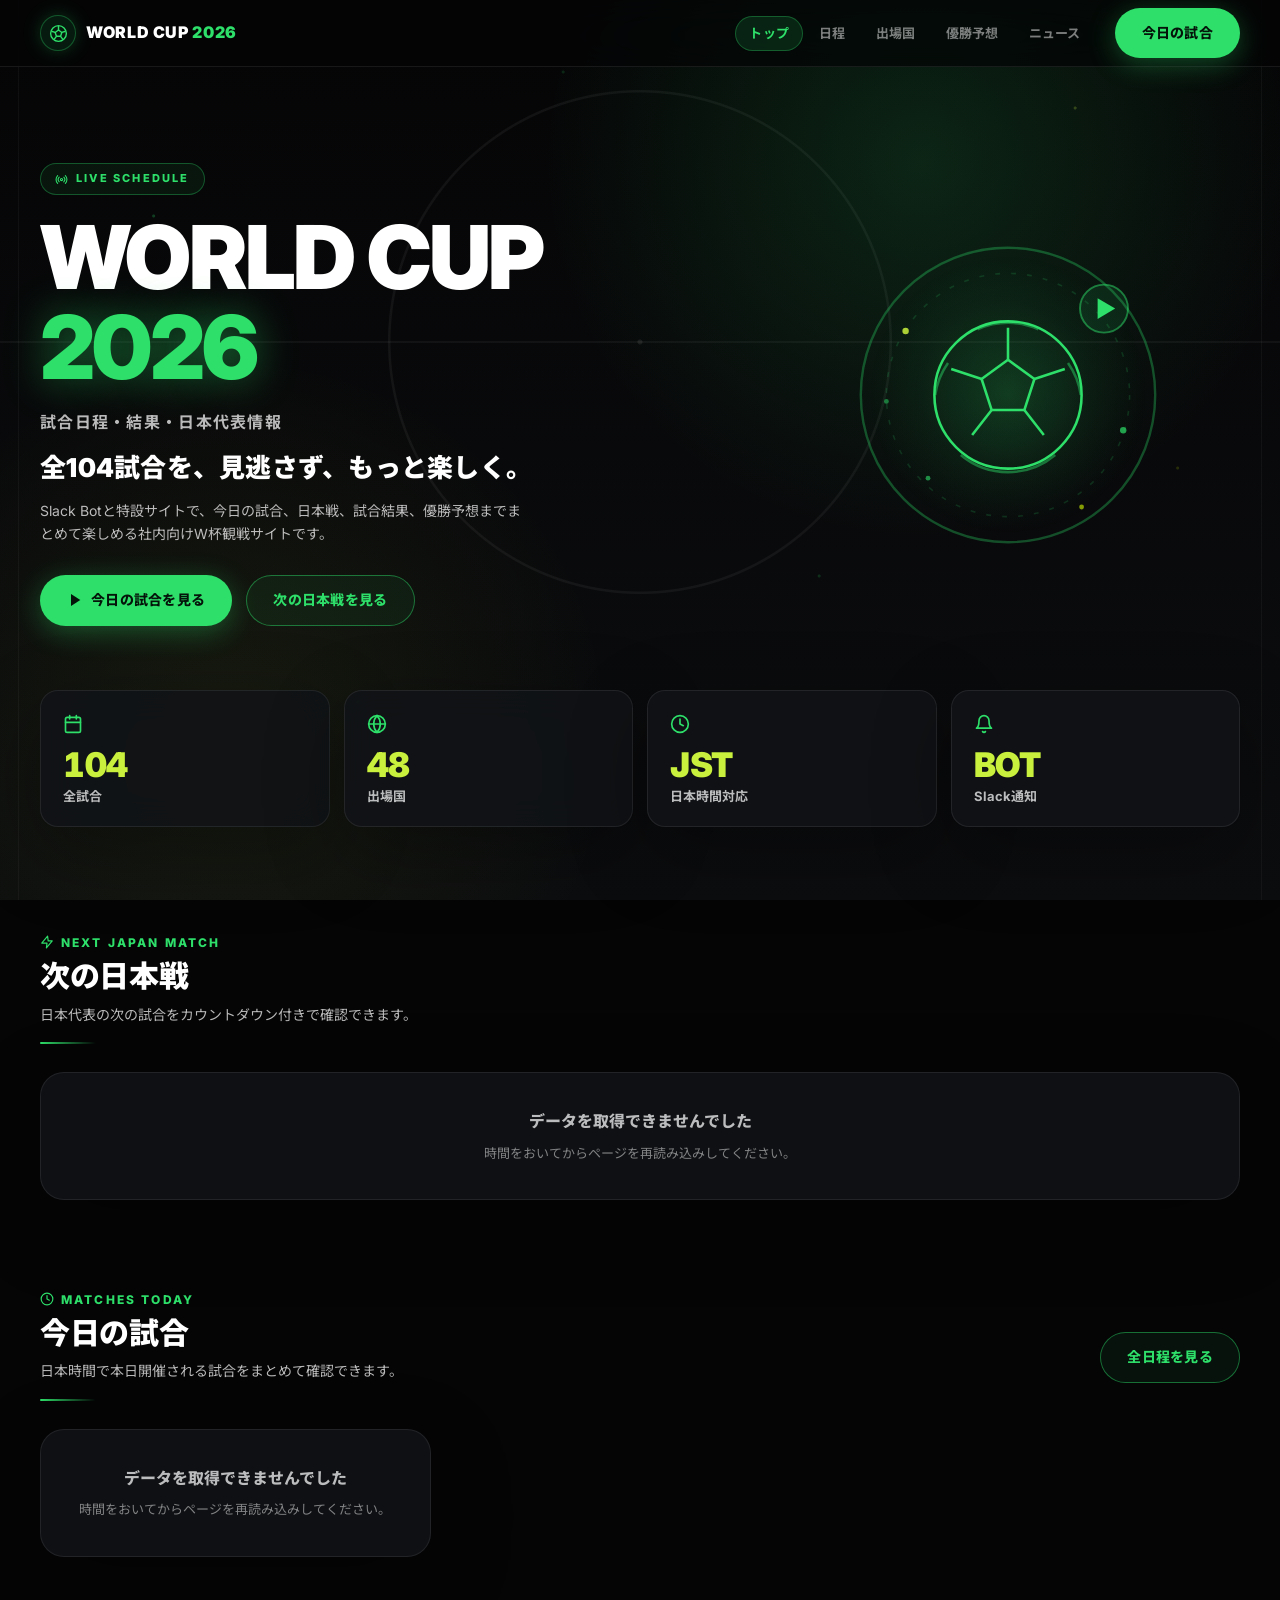
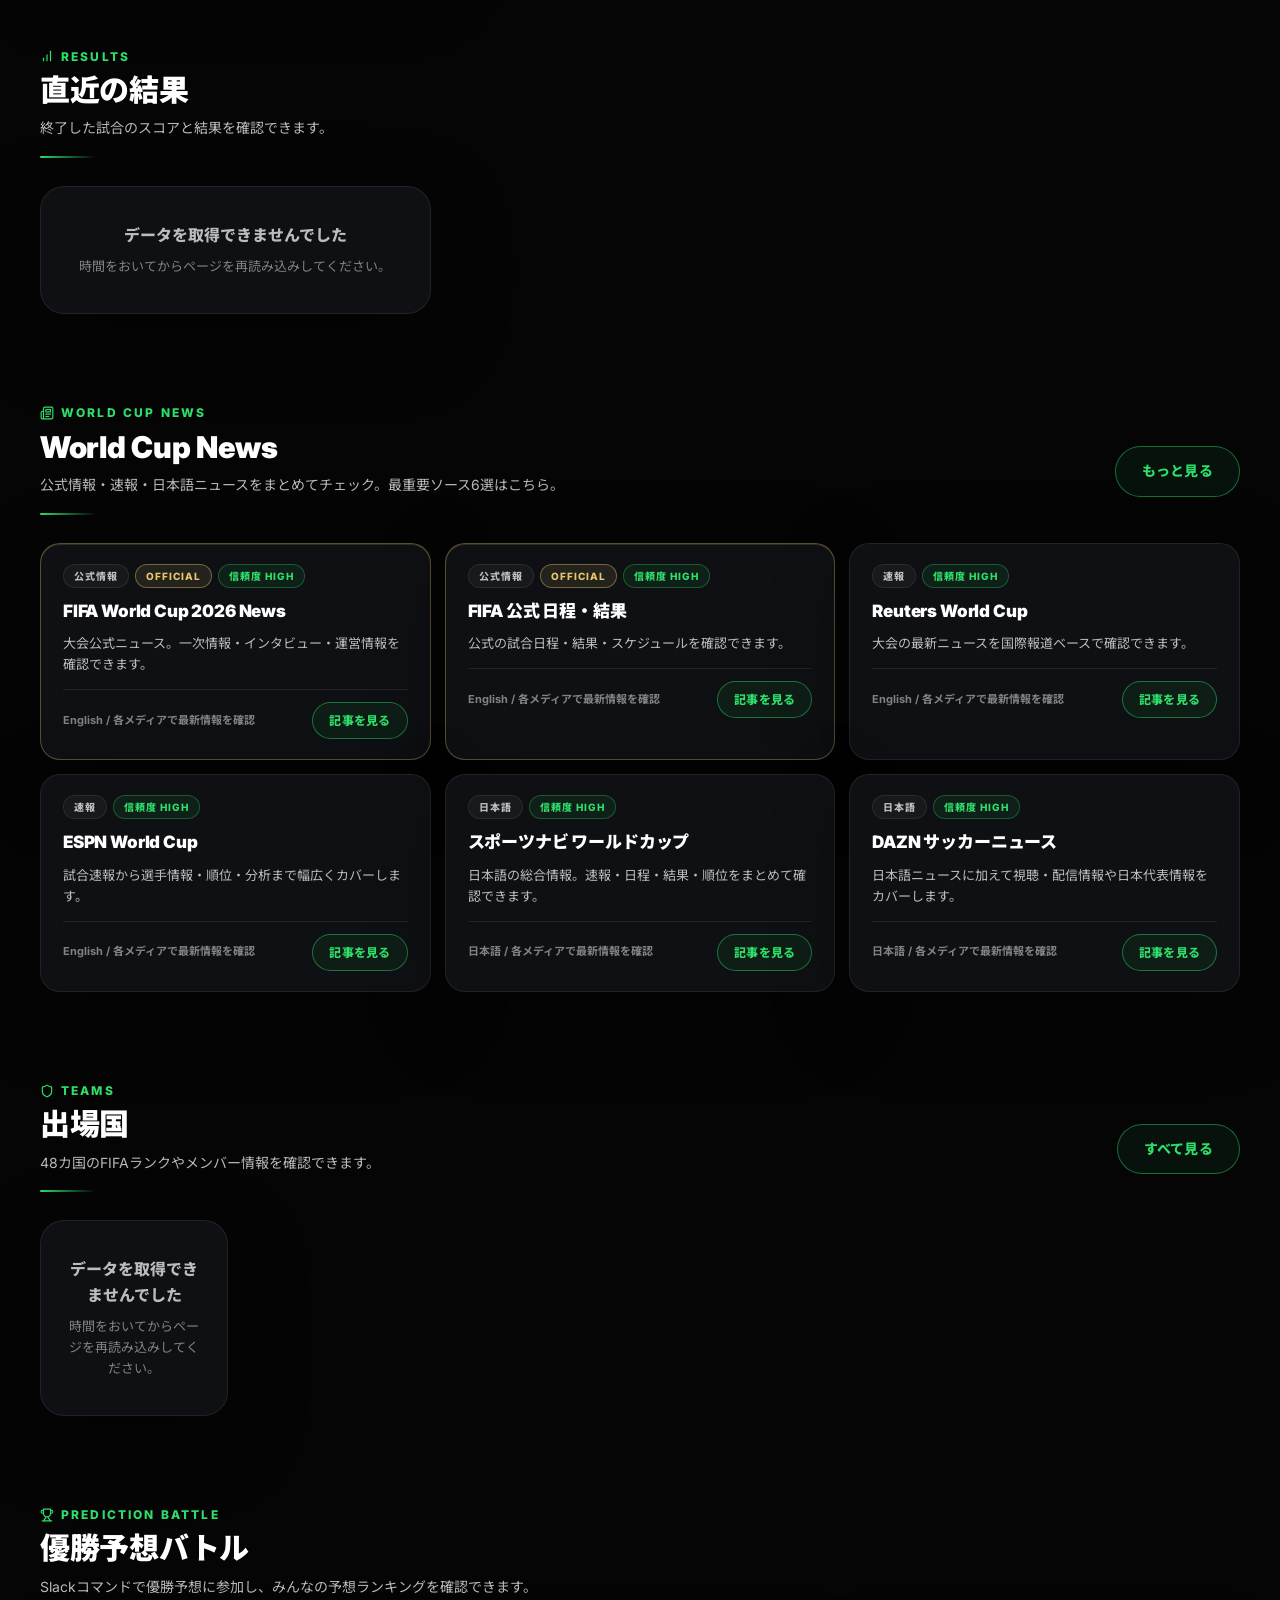
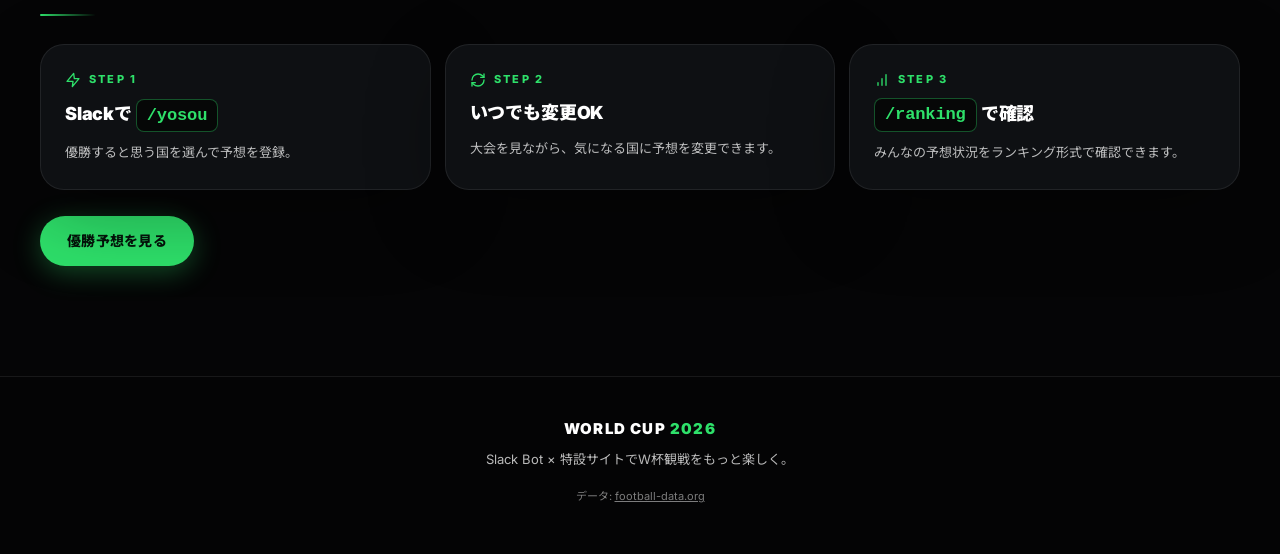
==== commit 6b24db84: "feat: World Cup News セクション (ソースカード+Google News RSS) Co-Authored-By: Claude Fable 5 <noreply@anthropi" ====
--- a/site/index.html
+++ b/site/index.html
@@ -11,6 +11,8 @@
     <link rel="stylesheet" href="https://fonts.googleapis.com/css2?family=Inter:wght@400;700;900&family=Noto+Sans+JP:wght@400;700;900&display=swap">
     <link rel="stylesheet" href="assets/style.css">
     <script src="assets/app.js" defer></script>
+    <script src="assets/news-sources.js" defer></script>
+    <script src="assets/news.js" defer></script>
     <script src="assets/index.js" defer></script>
   </head>
   <body data-page="home">
@@ -31,6 +33,7 @@
           <a href="schedule.html" data-nav="schedule">日程</a>
           <a href="teams.html" data-nav="teams">出場国</a>
           <a href="predictions.html" data-nav="predictions">優勝予想</a>
+          <a href="news.html" data-nav="news">ニュース</a>
         </nav>
         <a class="neon-btn neon-btn-primary header-cta" href="#today-section">今日の試合</a>
       </div>
@@ -198,6 +201,24 @@
         </div>
       </section>
 
+      <!-- World Cup News ダイジェスト -->
+      <section class="section container reveal" aria-label="World Cup News">
+        <div class="section-header">
+          <div class="section-header-row">
+            <div>
+              <p class="sh-eyebrow">
+                <svg viewBox="0 0 24 24" fill="none" stroke="currentColor" stroke-width="2" stroke-linecap="round" stroke-linejoin="round" aria-hidden="true"><path d="M4 22h16a2 2 0 0 0 2-2V4a2 2 0 0 0-2-2H8a2 2 0 0 0-2 2v16a2 2 0 0 1-2 2Zm0 0a2 2 0 0 1-2-2v-9c0-1.1.9-2 2-2h2"/><path d="M18 14h-8M15 18h-5M10 6h8v4h-8V6Z"/></svg>
+                WORLD CUP NEWS
+              </p>
+              <h2 class="sh-title">World Cup News</h2>
+              <p class="sh-desc">公式情報・速報・日本語ニュースをまとめてチェック。最重要ソース6選はこちら。</p>
+            </div>
+            <a class="neon-btn neon-btn-secondary sh-cta" href="news.html">もっと見る</a>
+          </div>
+        </div>
+        <div id="news-digest" class="news-grid"></div>
+      </section>
+
       <!-- 出場国プレビュー -->
       <section class="section container reveal">
         <div class="section-header">
--- a/site/assets/style.css
+++ b/site/assets/style.css
@@ -1033,6 +1033,302 @@
   font-weight: 700;
 }
 
+/* カード全体がリンク (試合詳細ページへ) */
+a.match-card {
+  color: inherit;
+  text-decoration: none;
+  cursor: pointer;
+}
+
+.match-cta {
+  color: var(--accent-green);
+  font-size: 11px;
+  font-weight: 800;
+  letter-spacing: 0.06em;
+  white-space: nowrap;
+}
+
+/* --- 9b. 試合詳細ページ ----------------------------------------------------- */
+.match-board {
+  position: relative;
+  display: grid;
+  gap: 22px;
+  padding: clamp(24px, 4vw, 40px);
+  border-color: var(--border-green);
+  overflow: hidden;
+}
+
+.match-board::before {
+  content: "";
+  position: absolute;
+  inset: 0 0 auto;
+  height: 3px;
+  background: linear-gradient(
+    90deg,
+    var(--accent-green),
+    var(--accent-lime),
+    transparent
+  );
+}
+
+.match-board:hover {
+  transform: none;
+}
+
+.match-board.is-japan {
+  border-color: rgba(200, 240, 60, 0.4);
+}
+
+.match-board.is-live {
+  border-color: rgba(255, 59, 92, 0.45);
+}
+
+.board-top {
+  display: flex;
+  flex-wrap: wrap;
+  align-items: center;
+  gap: 10px;
+}
+
+.board-stage {
+  margin-right: auto;
+  color: var(--text-secondary);
+  font-size: 13px;
+  font-weight: 700;
+}
+
+.board-center {
+  display: grid;
+  grid-template-columns: minmax(0, 1fr) auto minmax(0, 1fr);
+  align-items: center;
+  gap: clamp(10px, 3vw, 28px);
+}
+
+.board-team {
+  display: grid;
+  gap: 8px;
+  justify-items: center;
+  text-align: center;
+  min-width: 0;
+}
+
+.board-team-flag {
+  font-size: clamp(40px, 9vw, 64px);
+  line-height: 1;
+}
+
+.board-team-name {
+  font-size: clamp(16px, 3vw, 24px);
+  font-weight: 900;
+  letter-spacing: -0.01em;
+}
+
+.board-score {
+  color: var(--text-primary);
+  font-size: clamp(34px, 8vw, 60px);
+  font-weight: 900;
+  font-variant-numeric: tabular-nums;
+  letter-spacing: 0.02em;
+  text-align: center;
+  white-space: nowrap;
+}
+
+.board-kickoff {
+  display: grid;
+  gap: 2px;
+  justify-items: center;
+  color: var(--text-secondary);
+  font-size: 12px;
+  font-weight: 700;
+}
+
+.board-kickoff strong {
+  color: var(--accent-lime);
+  font-size: clamp(26px, 6vw, 44px);
+  font-weight: 900;
+  font-variant-numeric: tabular-nums;
+  line-height: 1.1;
+}
+
+.board-meta {
+  display: flex;
+  flex-wrap: wrap;
+  justify-content: center;
+  align-items: center;
+  gap: 8px 18px;
+  border-top: 1px solid var(--border-subtle);
+  padding-top: 16px;
+  color: var(--text-muted);
+  font-size: 12px;
+  font-weight: 700;
+}
+
+.board-extra {
+  color: var(--accent-lime);
+}
+
+.board-venue {
+  display: inline-flex;
+  align-items: center;
+  gap: 5px;
+}
+
+.detail-section {
+  margin-top: clamp(36px, 6vw, 56px);
+}
+
+.detail-section-header {
+  margin-bottom: 16px;
+}
+
+.detail-eyebrow {
+  margin: 0 0 4px;
+  color: var(--accent-green);
+  font-size: 11px;
+  font-weight: 800;
+  letter-spacing: 0.2em;
+  text-transform: uppercase;
+}
+
+.detail-title {
+  margin: 0;
+  font-size: clamp(19px, 3.4vw, 24px);
+  font-weight: 900;
+  letter-spacing: -0.01em;
+}
+
+/* YouTube 埋め込み (16:9) */
+.video-embed {
+  position: relative;
+  aspect-ratio: 16 / 9;
+  overflow: hidden;
+  border-radius: 20px;
+  padding: 0;
+}
+
+.video-embed:hover {
+  transform: none;
+}
+
+.video-embed iframe {
+  position: absolute;
+  inset: 0;
+  width: 100%;
+  height: 100%;
+  border: 0;
+}
+
+.video-caption {
+  margin: 10px 0 0;
+  color: var(--text-secondary);
+  font-size: 13px;
+  font-weight: 700;
+}
+
+.highlight-search {
+  display: grid;
+  gap: 16px;
+  justify-items: start;
+  padding: clamp(22px, 4vw, 32px);
+}
+
+.highlight-search:hover {
+  transform: none;
+}
+
+.highlight-search-note {
+  margin: 0;
+  color: var(--text-secondary);
+  font-size: 13px;
+}
+
+/* 得点タイムライン (home=左 / away=右) */
+.goal-timeline {
+  position: relative;
+  display: grid;
+  gap: 12px;
+  margin: 0;
+  padding: clamp(20px, 4vw, 30px);
+  list-style: none;
+}
+
+.goal-timeline:hover {
+  transform: none;
+}
+
+.goal-timeline::before {
+  content: "";
+  position: absolute;
+  inset: 18px auto 18px 50%;
+  width: 1px;
+  background: var(--border-subtle);
+}
+
+.goal-item {
+  position: relative;
+  display: flex;
+}
+
+.goal-item.goal-away {
+  justify-content: flex-end;
+}
+
+.goal-body {
+  display: inline-flex;
+  align-items: baseline;
+  gap: 8px;
+  max-width: calc(50% + 60px);
+  padding: 8px 14px;
+  border: 1px solid rgba(46, 224, 106, 0.28);
+  border-radius: 12px;
+  background: rgba(5, 5, 6, 0.6);
+}
+
+.goal-away .goal-body {
+  flex-direction: row-reverse;
+  text-align: right;
+  border-color: rgba(200, 240, 60, 0.3);
+}
+
+.goal-minute {
+  color: var(--accent-green);
+  font-size: 12px;
+  font-weight: 900;
+  font-variant-numeric: tabular-nums;
+  white-space: nowrap;
+}
+
+.goal-away .goal-minute {
+  color: var(--accent-lime);
+}
+
+.goal-player {
+  font-size: 14px;
+  font-weight: 800;
+  overflow-wrap: anywhere;
+}
+
+.goal-team {
+  color: var(--text-muted);
+  font-size: 11px;
+  font-weight: 700;
+  white-space: nowrap;
+}
+
+.detail-back {
+  margin: clamp(36px, 6vw, 56px) 0 0;
+}
+
+@media (max-width: 559px) {
+  .goal-timeline::before {
+    display: none;
+  }
+
+  .goal-body {
+    max-width: 100%;
+  }
+}
+
 /* --- 10. 日程ページ ------------------------------------------------------------ */
 .date-group {
   margin-top: 36px;
@@ -1566,6 +1862,254 @@
   box-shadow: 0 0 14px rgba(46, 224, 106, 0.35);
 }
 
+/* --- 12b. World Cup News ----------------------------------------------------------- */
+:root {
+  --accent-gold: #e6c76a;
+}
+
+.news-tabs {
+  display: flex;
+  gap: 8px;
+  margin: 0 0 24px;
+  padding-bottom: 6px;
+  overflow-x: auto;
+  -webkit-overflow-scrolling: touch;
+}
+
+.news-tab {
+  flex: 0 0 auto;
+  min-height: 40px;
+  padding: 8px 18px;
+  border: 1px solid var(--border-subtle);
+  border-radius: var(--radius-pill);
+  background: rgba(17, 19, 23, 0.86);
+  color: var(--text-secondary);
+  font-size: 13px;
+  font-weight: 800;
+  letter-spacing: 0.02em;
+  white-space: nowrap;
+  cursor: pointer;
+  transition:
+    color 0.18s ease,
+    border-color 0.18s ease,
+    background-color 0.18s ease;
+}
+
+.news-tab:hover {
+  color: var(--accent-green);
+  border-color: var(--border-green);
+}
+
+.news-tab[aria-selected="true"] {
+  color: #04140a;
+  background: var(--accent-green);
+  border-color: var(--accent-green);
+  box-shadow: 0 4px 20px rgba(46, 224, 106, 0.3);
+}
+
+/* ソースカード一覧 */
+.news-grid {
+  display: grid;
+  grid-template-columns: minmax(0, 1fr);
+  gap: 14px;
+}
+
+@media (min-width: 720px) {
+  .news-grid {
+    grid-template-columns: repeat(auto-fill, minmax(320px, 1fr));
+  }
+}
+
+.news-card {
+  display: grid;
+  gap: 10px;
+  align-content: start;
+  min-width: 0;
+  padding: 20px 22px;
+  border-radius: 20px;
+}
+
+/* 公式ソースは少し目立たせる (ゴールドは控えめなアクセント) */
+.news-card.is-official {
+  border-color: rgba(230, 199, 106, 0.34);
+  box-shadow:
+    0 24px 80px rgba(0, 0, 0, 0.32),
+    inset 0 1px 0 rgba(230, 199, 106, 0.16);
+}
+
+.news-card.is-official:hover {
+  border-color: rgba(230, 199, 106, 0.55);
+}
+
+.news-card-top {
+  display: flex;
+  flex-wrap: wrap;
+  align-items: center;
+  gap: 6px;
+}
+
+.pill-official {
+  color: var(--accent-gold);
+  background: rgba(230, 199, 106, 0.1);
+  border-color: rgba(230, 199, 106, 0.42);
+}
+
+.pill-reliability-high {
+  color: var(--accent-green);
+  background: rgba(46, 224, 106, 0.08);
+  border-color: rgba(46, 224, 106, 0.3);
+}
+
+.pill-reliability-medium {
+  color: var(--text-secondary);
+}
+
+.news-card-title {
+  display: -webkit-box;
+  -webkit-box-orient: vertical;
+  -webkit-line-clamp: 2;
+  overflow: hidden;
+  margin: 2px 0 0;
+  font-size: 17px;
+  font-weight: 900;
+  letter-spacing: -0.01em;
+  line-height: 1.4;
+}
+
+.news-card-desc {
+  display: -webkit-box;
+  -webkit-box-orient: vertical;
+  -webkit-line-clamp: 2;
+  overflow: hidden;
+  margin: 0;
+  color: var(--text-secondary);
+  font-size: 13px;
+}
+
+.news-card-bottom {
+  display: flex;
+  flex-wrap: wrap;
+  align-items: center;
+  justify-content: space-between;
+  gap: 10px;
+  margin-top: 4px;
+  padding-top: 12px;
+  border-top: 1px solid var(--border-subtle);
+}
+
+.news-card-note {
+  color: var(--text-muted);
+  font-size: 11px;
+  font-weight: 700;
+}
+
+.news-card-btn {
+  padding: 8px 16px;
+  font-size: 12px;
+}
+
+/* RSS 記事リスト (速報 / 日本語タブ) */
+.news-feed {
+  margin-bottom: 28px;
+}
+
+.news-feed-header {
+  display: flex;
+  flex-wrap: wrap;
+  align-items: baseline;
+  justify-content: space-between;
+  gap: 6px 16px;
+  margin-bottom: 12px;
+}
+
+.news-feed-title {
+  margin: 0;
+  font-size: 17px;
+  font-weight: 900;
+  letter-spacing: -0.01em;
+}
+
+.news-feed-updated {
+  color: var(--text-muted);
+  font-size: 11px;
+  font-weight: 700;
+  font-variant-numeric: tabular-nums;
+}
+
+.news-feed-note {
+  margin: 0;
+  color: var(--text-muted);
+  font-size: 13px;
+}
+
+.news-article-list {
+  display: grid;
+  padding: 6px 0;
+  border-radius: 20px;
+}
+
+.news-article-list:hover {
+  transform: none;
+}
+
+.news-article {
+  display: grid;
+  gap: 4px;
+  padding: 12px 20px;
+  text-decoration: none;
+  border-bottom: 1px solid var(--border-subtle);
+  transition: background-color 0.18s ease;
+}
+
+.news-article:last-child {
+  border-bottom: 0;
+}
+
+.news-article:hover,
+.news-article:focus-visible {
+  background: rgba(46, 224, 106, 0.06);
+}
+
+.news-article-title {
+  display: -webkit-box;
+  -webkit-box-orient: vertical;
+  -webkit-line-clamp: 2;
+  overflow: hidden;
+  margin: 0;
+  font-size: 14px;
+  font-weight: 800;
+  line-height: 1.5;
+}
+
+.news-article:hover .news-article-title {
+  color: var(--accent-green);
+}
+
+.news-article-meta {
+  display: flex;
+  flex-wrap: wrap;
+  align-items: baseline;
+  gap: 4px 12px;
+  margin: 0;
+  color: var(--text-muted);
+  font-size: 11px;
+  font-weight: 700;
+}
+
+.news-article-source {
+  color: var(--text-secondary);
+}
+
+.news-article-time {
+  font-variant-numeric: tabular-nums;
+}
+
+.news-policy-note {
+  margin: 28px 0 0;
+  color: var(--text-muted);
+  font-size: 11px;
+}
+
 /* --- 13. サブページ見出し --------------------------------------------------------- */
 .page-kicker {
   display: inline-flex;
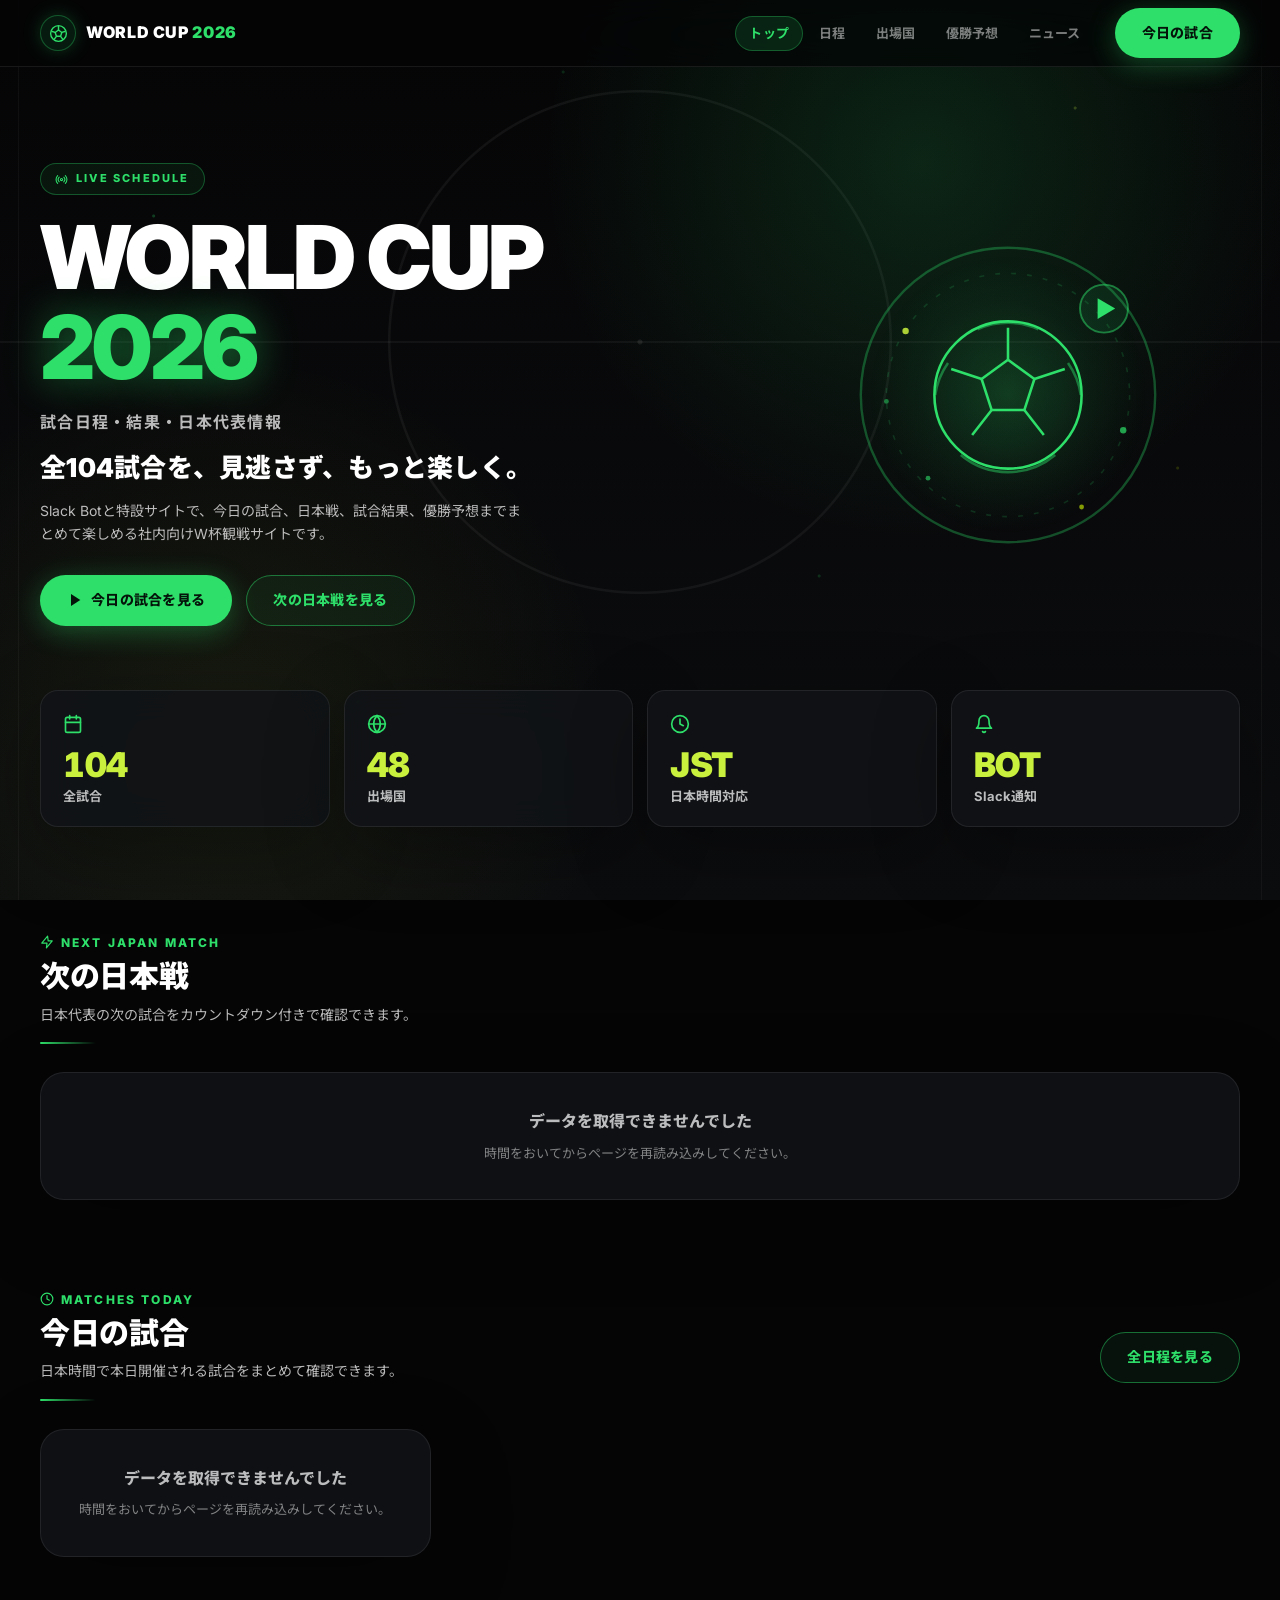
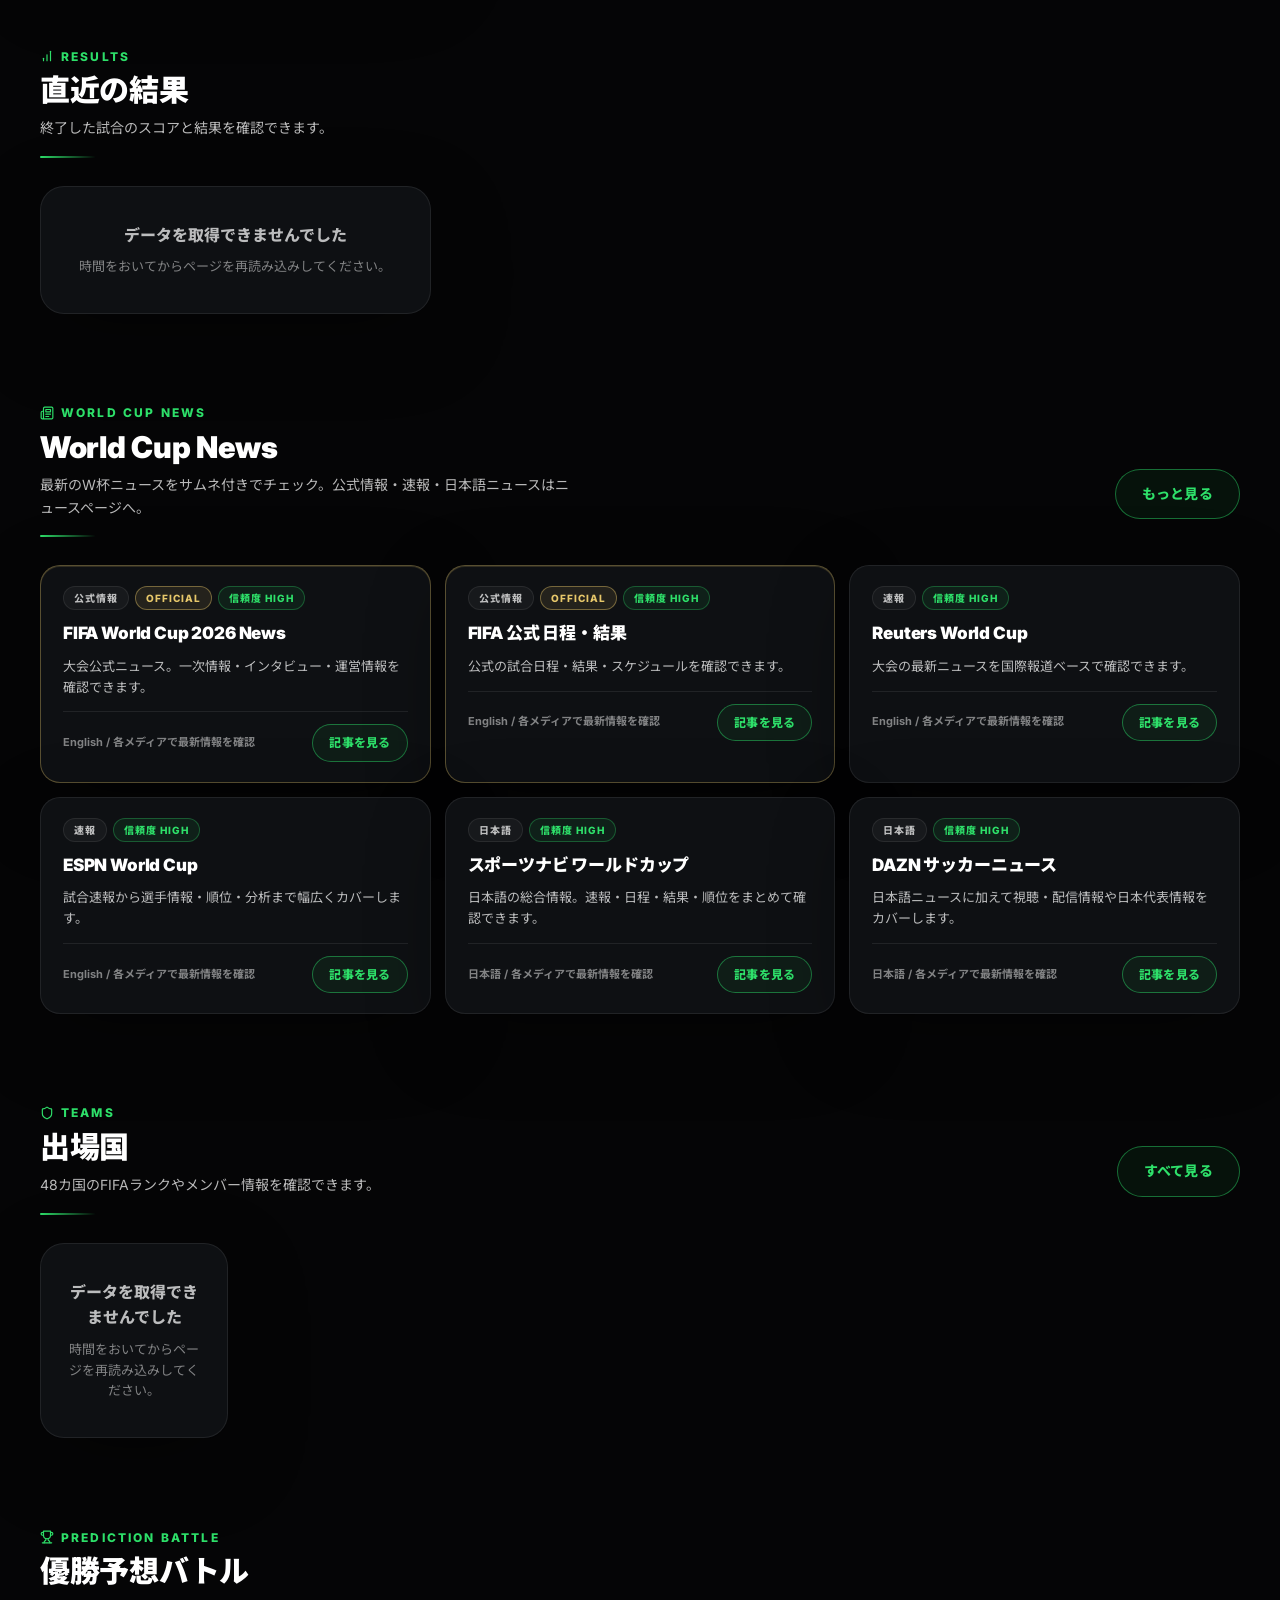
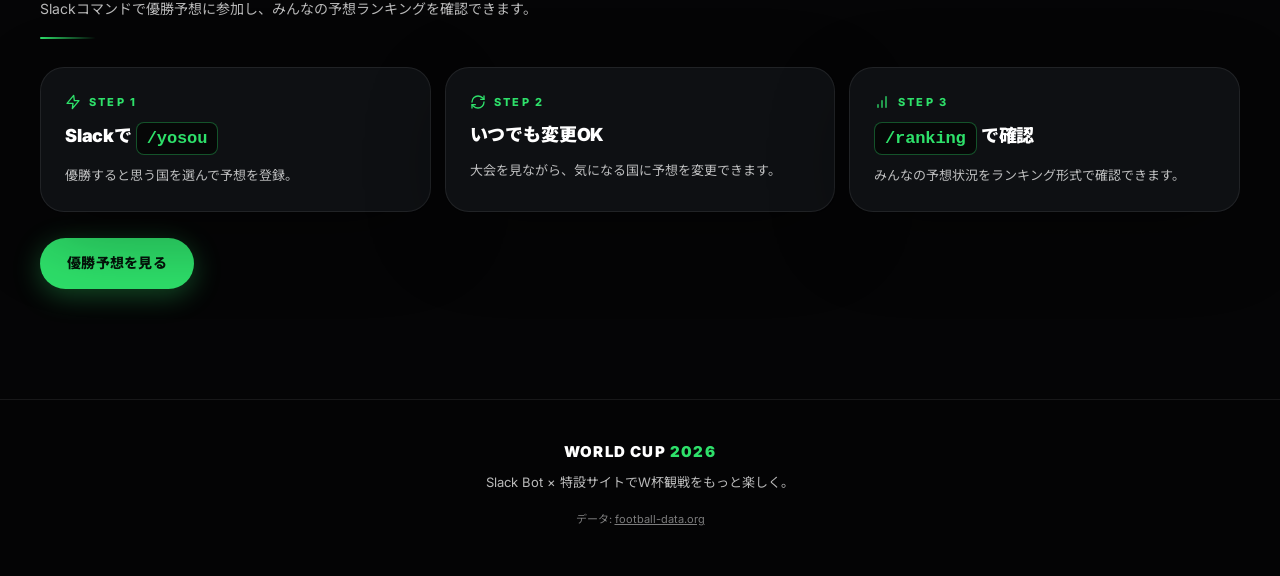
==== commit bfae5f69: "feat: ニュースのサムネカード化 + 出場国の顔写真・戦績表示 Co-Authored-By: Claude Fable 5 <noreply@anthropic.com>" ====
--- a/site/index.html
+++ b/site/index.html
@@ -211,7 +211,7 @@
                 WORLD CUP NEWS
               </p>
               <h2 class="sh-title">World Cup News</h2>
-              <p class="sh-desc">公式情報・速報・日本語ニュースをまとめてチェック。最重要ソース6選はこちら。</p>
+              <p class="sh-desc">最新のW杯ニュースをサムネ付きでチェック。公式情報・速報・日本語ニュースはニュースページへ。</p>
             </div>
             <a class="neon-btn neon-btn-secondary sh-cta" href="news.html">もっと見る</a>
           </div>
--- a/site/assets/style.css
+++ b/site/assets/style.css
@@ -1551,6 +1551,46 @@
   justify-items: end;
 }
 
+/* 過去W杯戦績バッジ行 */
+.team-history {
+  display: flex;
+  flex-wrap: wrap;
+  align-items: center;
+  gap: 4px 6px;
+  margin-top: 7px;
+}
+
+.history-badge {
+  padding: 2px 8px;
+  border: 1px solid var(--border-subtle);
+  border-radius: var(--radius-pill);
+  color: var(--text-secondary);
+  font-size: 10px;
+  font-weight: 700;
+  letter-spacing: 0.02em;
+  white-space: nowrap;
+}
+
+.history-badge.is-gold {
+  border-color: rgba(230, 199, 106, 0.42);
+  background: rgba(230, 199, 106, 0.1);
+  color: var(--accent-gold);
+}
+
+.history-badge.is-debut {
+  border-color: var(--border-green);
+  background: rgba(46, 224, 106, 0.1);
+  color: var(--accent-green);
+  font-weight: 800;
+}
+
+.history-note {
+  flex-basis: 100%;
+  color: var(--text-muted);
+  font-size: 10px;
+  line-height: 1.5;
+}
+
 .team-summary::after {
   content: "+";
   margin-left: 2px;
@@ -1609,12 +1649,46 @@
 
 .player-row {
   display: grid;
-  grid-template-columns: 30px 38px minmax(0, 1fr);
+  grid-template-columns: 36px 26px 34px minmax(0, 1fr);
   gap: 8px;
-  padding: 9px 12px;
+  align-items: center;
+  padding: 7px 12px;
   border-radius: 8px;
   background: rgba(5, 5, 6, 0.55);
   font-size: 13px;
+}
+
+/* 選手の顔写真アバター (取得失敗時は背番号入りの円にフォールバック) */
+.player-avatar {
+  display: flex;
+  align-items: center;
+  justify-content: center;
+  width: 36px;
+  height: 36px;
+  border-radius: 50%;
+  overflow: hidden;
+  border: 1px solid var(--border-subtle);
+  background: rgba(46, 224, 106, 0.08);
+  flex: 0 0 auto;
+}
+
+.player-avatar-img {
+  display: block;
+  width: 100%;
+  height: 100%;
+  object-fit: cover;
+}
+
+.player-avatar-fallback {
+  display: flex;
+  align-items: center;
+  justify-content: center;
+  width: 100%;
+  height: 100%;
+  color: var(--accent-green);
+  font-size: 12px;
+  font-weight: 800;
+  font-variant-numeric: tabular-nums;
 }
 
 .player-number,
@@ -2110,6 +2184,121 @@
   font-size: 11px;
 }
 
+/* サムネ付き記事カード (速報 / 日本語タブ + トップのダイジェスト) */
+.news-thumb-grid {
+  display: grid;
+  grid-template-columns: minmax(0, 1fr);
+  gap: 14px;
+}
+
+@media (min-width: 640px) {
+  .news-thumb-grid {
+    grid-template-columns: repeat(2, minmax(0, 1fr));
+  }
+}
+
+@media (min-width: 1024px) {
+  .news-thumb-grid {
+    grid-template-columns: repeat(3, minmax(0, 1fr));
+  }
+}
+
+.news-thumb-card {
+  display: flex;
+  flex-direction: column;
+  min-width: 0;
+  padding: 0;
+  border-radius: 20px;
+  overflow: hidden;
+  text-decoration: none;
+}
+
+.news-thumb-media {
+  display: block;
+  width: 100%;
+  aspect-ratio: 16 / 9;
+  overflow: hidden;
+  background: rgba(5, 5, 6, 0.6);
+}
+
+.news-thumb-img {
+  display: block;
+  width: 100%;
+  height: 100%;
+  object-fit: cover;
+  transition: transform 0.25s ease;
+}
+
+.news-thumb-card:hover .news-thumb-img {
+  transform: scale(1.04);
+}
+
+/* og:image が無い記事: ⚽ 入りの濃緑グラデプレースホルダー */
+.news-thumb-placeholder {
+  display: flex;
+  align-items: center;
+  justify-content: center;
+  width: 100%;
+  height: 100%;
+  background:
+    radial-gradient(
+      120% 140% at 80% 0%,
+      rgba(46, 224, 106, 0.28) 0%,
+      rgba(10, 60, 28, 0.9) 45%,
+      rgba(4, 20, 10, 1) 100%
+    );
+}
+
+.news-thumb-ball {
+  font-size: 38px;
+  line-height: 1;
+  opacity: 0.85;
+  filter: drop-shadow(0 4px 14px rgba(0, 0, 0, 0.5));
+}
+
+.news-thumb-body {
+  display: flex;
+  flex-direction: column;
+  gap: 8px;
+  flex: 1;
+  padding: 14px 16px 16px;
+}
+
+.news-thumb-title {
+  display: -webkit-box;
+  -webkit-box-orient: vertical;
+  -webkit-line-clamp: 2;
+  overflow: hidden;
+  margin: 0;
+  color: var(--text-primary);
+  font-size: 14px;
+  font-weight: 800;
+  line-height: 1.5;
+}
+
+.news-thumb-card:hover .news-thumb-title {
+  color: var(--accent-green);
+}
+
+.news-thumb-meta {
+  display: flex;
+  flex-wrap: wrap;
+  align-items: baseline;
+  gap: 4px 12px;
+  margin-top: auto;
+  color: var(--text-muted);
+  font-size: 11px;
+  font-weight: 700;
+}
+
+.news-thumb-source {
+  color: var(--text-secondary);
+}
+
+.news-thumb-time {
+  font-variant-numeric: tabular-nums;
+}
+
 /* --- 13. サブページ見出し --------------------------------------------------------- */
 .page-kicker {
   display: inline-flex;
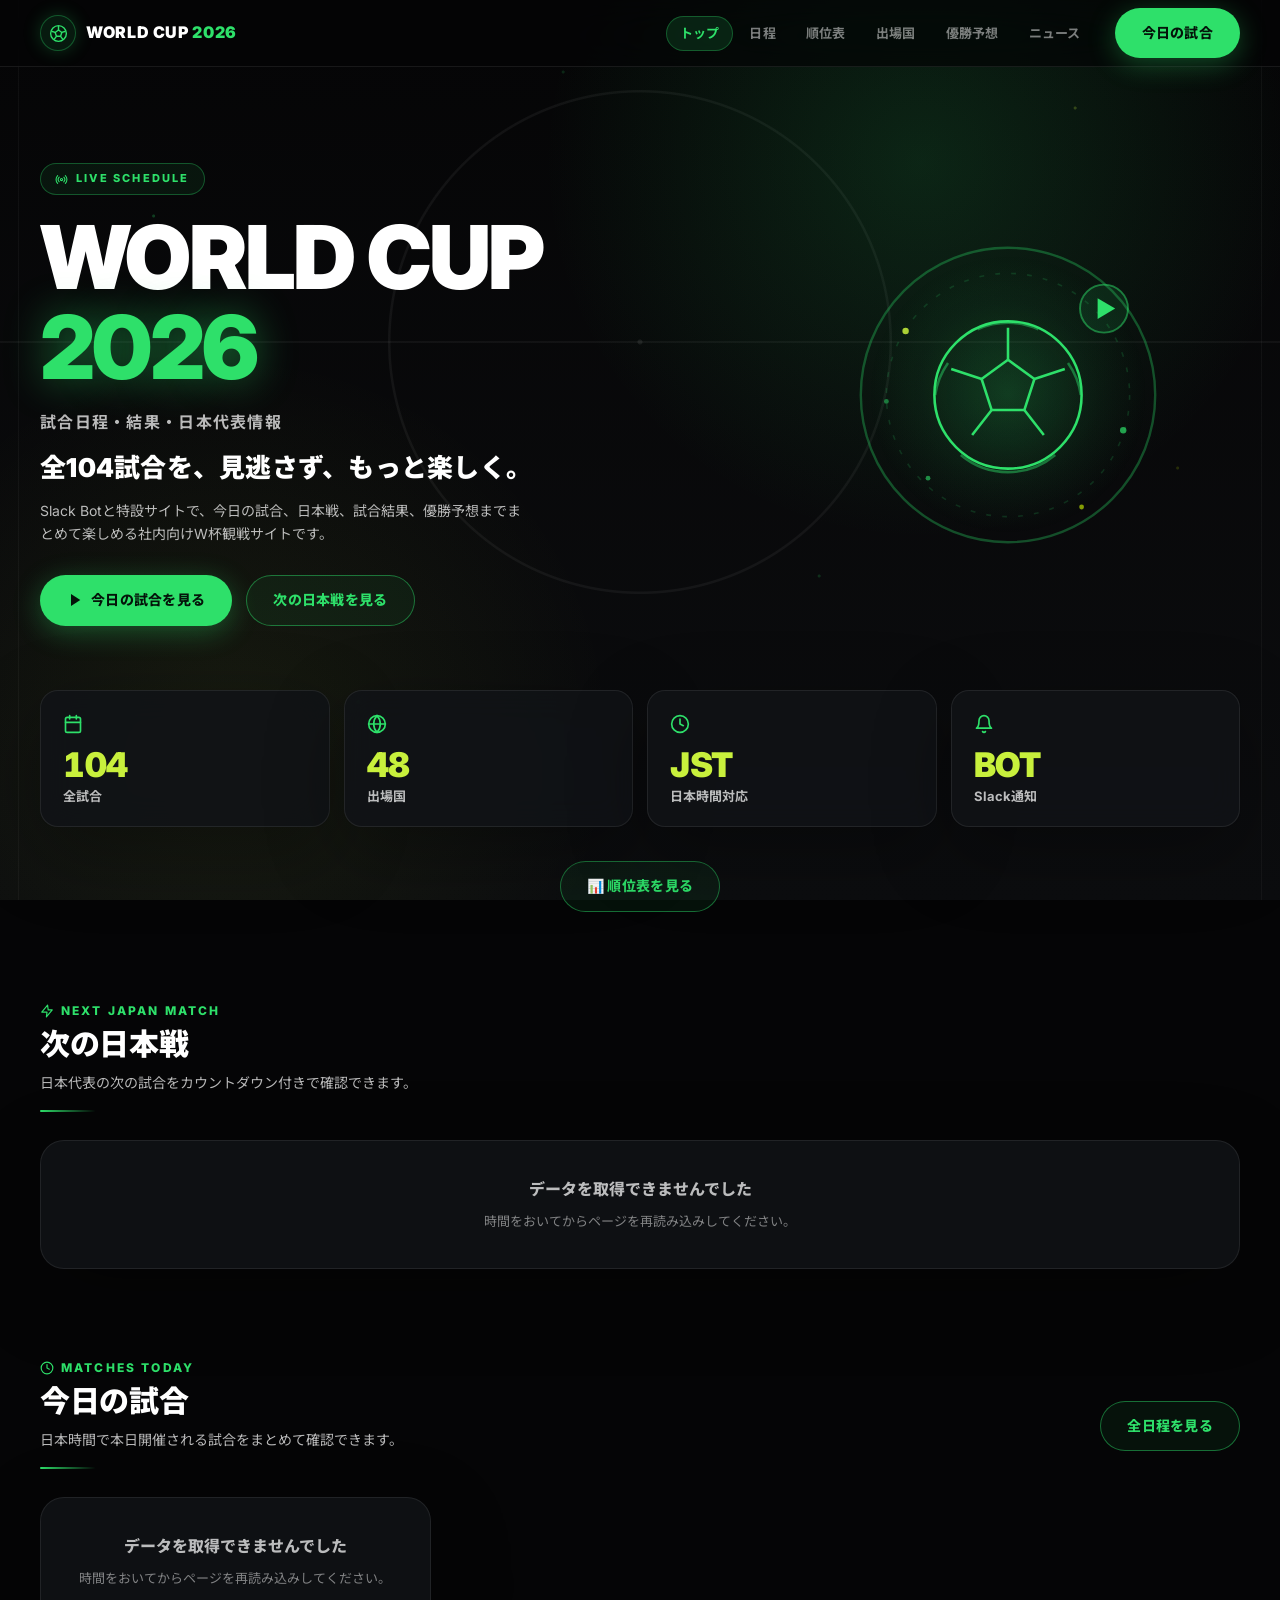
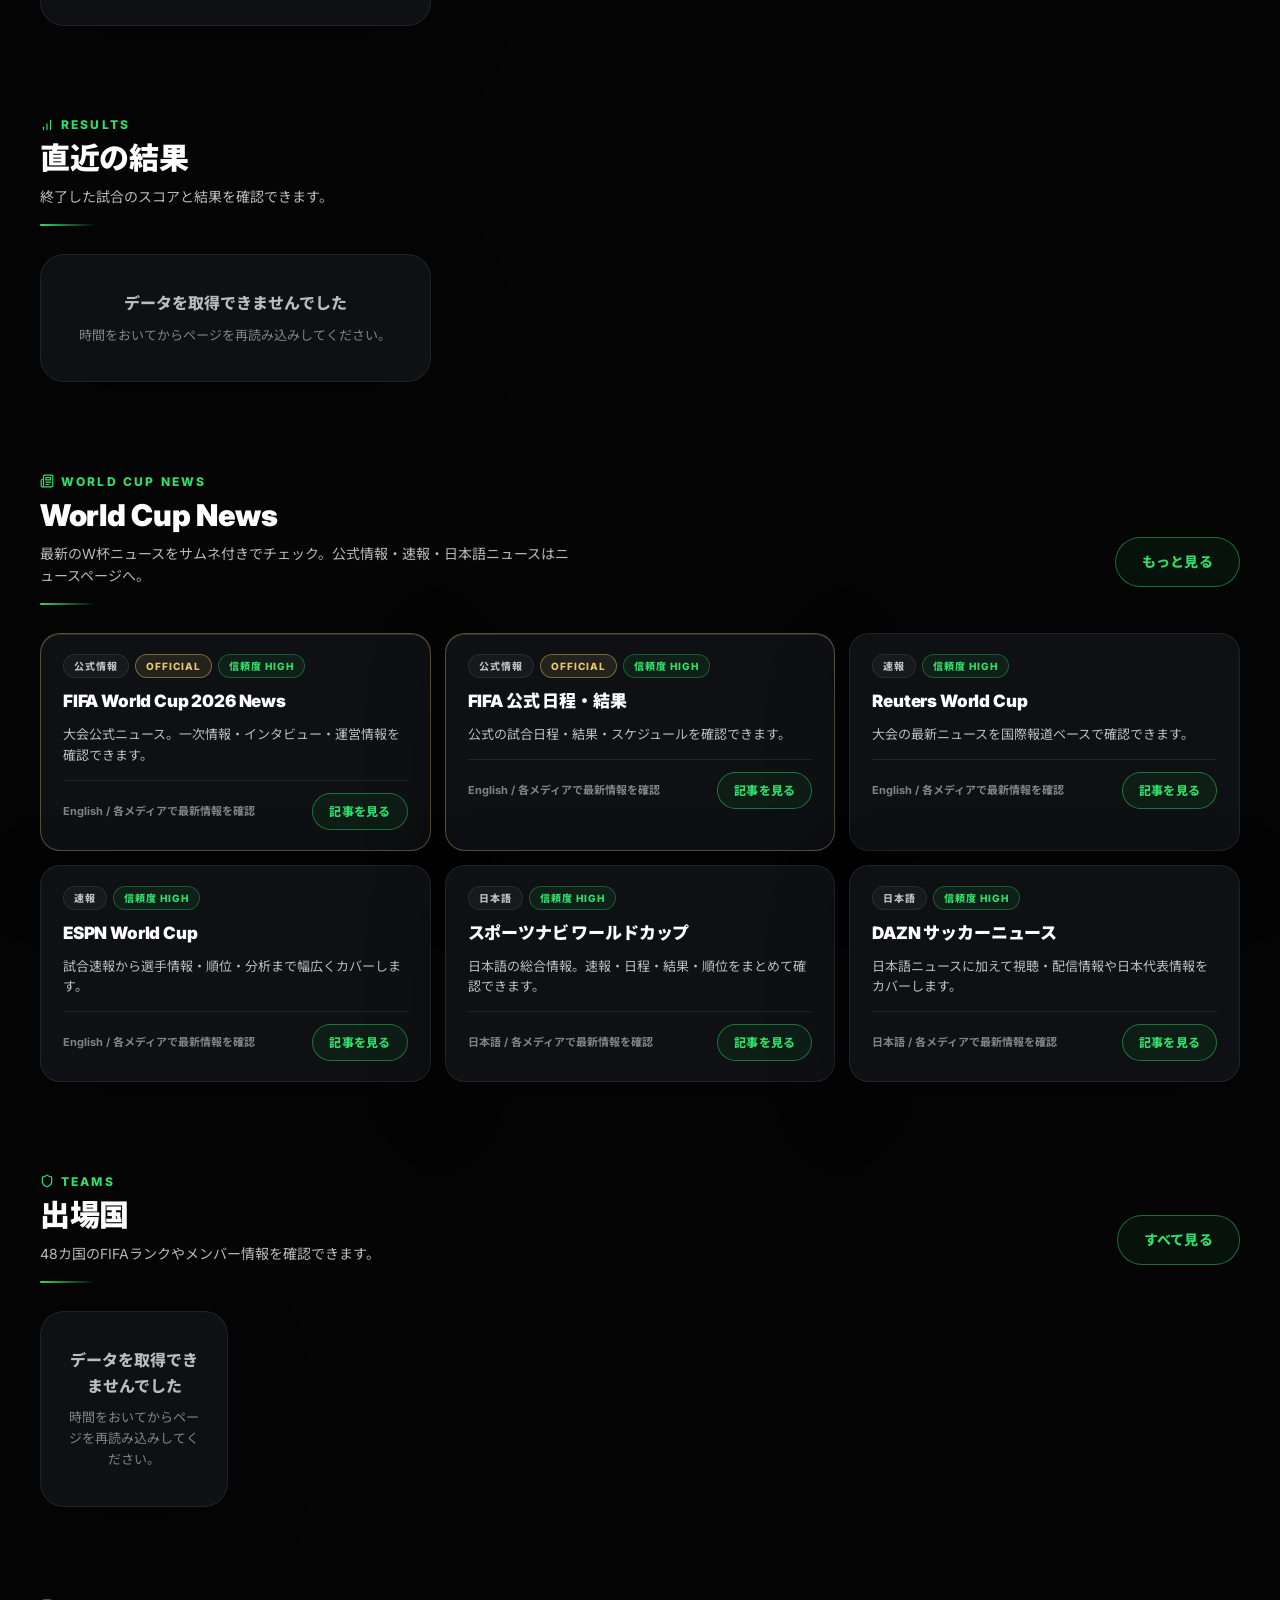
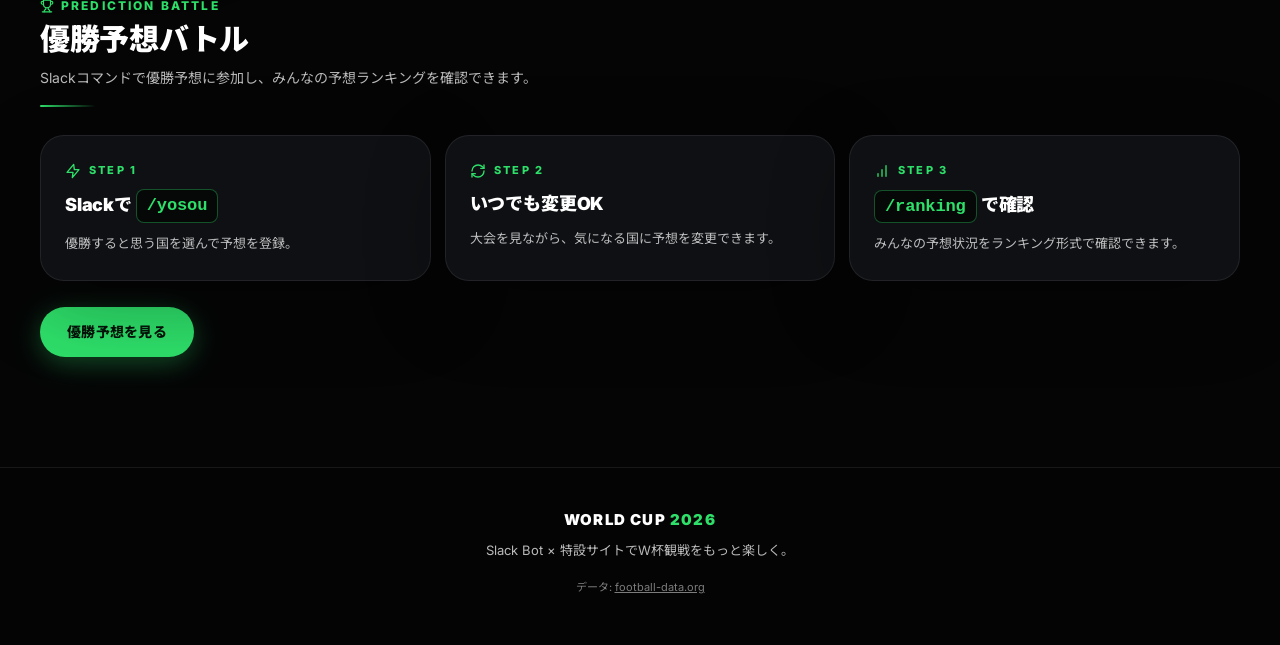
==== commit 374433f8: "feat: グループ順位表 (12組+3位比較表) Co-Authored-By: Claude Fable 5 <noreply@anthropic.com>" ====
--- a/site/index.html
+++ b/site/index.html
@@ -31,6 +31,7 @@
         <nav class="main-nav" aria-label="メインナビゲーション">
           <a href="index.html" data-nav="home">トップ</a>
           <a href="schedule.html" data-nav="schedule">日程</a>
+          <a href="standings.html" data-nav="standings">順位表</a>
           <a href="teams.html" data-nav="teams">出場国</a>
           <a href="predictions.html" data-nav="predictions">優勝予想</a>
           <a href="news.html" data-nav="news">ニュース</a>
@@ -129,6 +130,11 @@
         </div>
       </section>
 
+      <!-- 順位表への導線 -->
+      <div class="standings-cta container reveal">
+        <a class="neon-btn neon-btn-secondary" href="standings.html">📊 順位表を見る</a>
+      </div>
+
       <!-- 次の日本戦 -->
       <section id="next-japan-section" class="section container reveal">
         <div class="section-header">
--- a/site/assets/style.css
+++ b/site/assets/style.css
@@ -2418,3 +2418,232 @@
     transform: none;
   }
 }
+
+/* --- 19. グループ順位表 (standings.html) ------------------------------------ */
+.standings-grid {
+  display: grid;
+  grid-template-columns: minmax(0, 1fr);
+  gap: 14px;
+  margin-top: 28px;
+}
+
+@media (min-width: 760px) {
+  .standings-grid {
+    grid-template-columns: repeat(2, minmax(0, 1fr));
+  }
+}
+
+@media (min-width: 1100px) {
+  .standings-grid {
+    grid-template-columns: repeat(3, minmax(0, 1fr));
+  }
+}
+
+.standings-card {
+  min-width: 0;
+  padding: 18px 16px 12px;
+  border-radius: 20px;
+}
+
+.standings-card:hover {
+  transform: none;
+}
+
+.standings-card.is-japan {
+  border-color: rgba(200, 240, 60, 0.4);
+  box-shadow:
+    0 24px 80px rgba(0, 0, 0, 0.32),
+    0 0 24px rgba(200, 240, 60, 0.12),
+    inset 0 1px 0 rgba(200, 240, 60, 0.18);
+}
+
+.standings-card-head {
+  display: flex;
+  align-items: center;
+  justify-content: space-between;
+  gap: 8px;
+  margin-bottom: 10px;
+}
+
+.standings-card-title {
+  margin: 0;
+  font-size: 15px;
+  font-weight: 900;
+  letter-spacing: 0.03em;
+}
+
+.st-table {
+  width: 100%;
+  border-collapse: collapse;
+  table-layout: fixed;
+  font-size: 12px;
+  font-variant-numeric: tabular-nums;
+}
+
+.st-table th,
+.st-table td {
+  padding: 7px 2px;
+  border-top: 1px solid var(--border-subtle);
+  text-align: center;
+  white-space: nowrap;
+}
+
+.st-table td:first-child,
+.st-table th:first-child {
+  border-left: 3px solid transparent;
+}
+
+.st-table thead th {
+  padding-top: 0;
+  border-top: 0;
+  color: var(--text-muted);
+  font-size: 10px;
+  font-weight: 800;
+  letter-spacing: 0.06em;
+  text-transform: uppercase;
+}
+
+.st-col-rank {
+  width: 30px;
+}
+
+.st-col-group {
+  width: 28px;
+}
+
+.st-col-num {
+  width: 24px;
+}
+
+.st-col-gd {
+  width: 36px;
+}
+
+.st-col-pts {
+  width: 36px;
+}
+
+.st-rank,
+.st-group {
+  color: var(--text-muted);
+  font-weight: 800;
+}
+
+.st-team-cell {
+  overflow: hidden;
+  text-align: left;
+}
+
+.st-team {
+  display: inline-flex;
+  align-items: center;
+  gap: 6px;
+  max-width: 100%;
+}
+
+.st-flag {
+  flex: 0 0 auto;
+  font-size: 14px;
+  line-height: 1;
+}
+
+.st-name {
+  overflow: hidden;
+  font-weight: 700;
+  text-overflow: ellipsis;
+  white-space: nowrap;
+}
+
+.st-gd {
+  color: var(--text-secondary);
+}
+
+.st-pts {
+  color: var(--accent-lime);
+  font-weight: 900;
+}
+
+/* 1-2位: 進出ライン (緑) */
+.st-table tr.is-qualify {
+  background: rgba(46, 224, 106, 0.06);
+}
+
+.st-table tr.is-qualify td:first-child {
+  border-left-color: var(--accent-green);
+}
+
+/* 3位: 黄色マーク */
+.st-table tr.is-third td:first-child {
+  border-left-color: rgba(215, 255, 0, 0.65);
+}
+
+.st-badge-third {
+  display: inline-block;
+  padding: 1px 5px;
+  border: 1px solid rgba(215, 255, 0, 0.4);
+  border-radius: var(--radius-pill);
+  color: var(--accent-yellow);
+  background: rgba(215, 255, 0, 0.1);
+  font-size: 9px;
+  font-weight: 800;
+  letter-spacing: 0.04em;
+}
+
+/* LIVE中の試合を含む暫定行 */
+.st-live {
+  flex: 0 0 auto;
+  display: inline-block;
+  padding: 0 5px;
+  border: 1px solid rgba(255, 59, 92, 0.5);
+  border-radius: var(--radius-pill);
+  color: #fff;
+  background: rgba(255, 59, 92, 0.18);
+  font-size: 9px;
+  font-weight: 800;
+  letter-spacing: 0.08em;
+}
+
+.standings-legend {
+  display: flex;
+  flex-wrap: wrap;
+  gap: 8px 20px;
+  margin-top: 16px;
+  color: var(--text-muted);
+  font-size: 12px;
+  font-weight: 700;
+}
+
+.legend-item {
+  display: inline-flex;
+  align-items: center;
+  gap: 7px;
+}
+
+.legend-line {
+  width: 14px;
+  height: 3px;
+  border-radius: 2px;
+}
+
+.legend-line-green {
+  background: var(--accent-green);
+}
+
+.legend-line-yellow {
+  background: rgba(215, 255, 0, 0.65);
+}
+
+.third-place-card {
+  padding: 18px 16px 12px;
+}
+
+.standings-note {
+  margin: 16px 0 0;
+}
+
+/* トップページの順位表導線 */
+.standings-cta {
+  display: flex;
+  justify-content: center;
+  margin-top: 18px;
+}
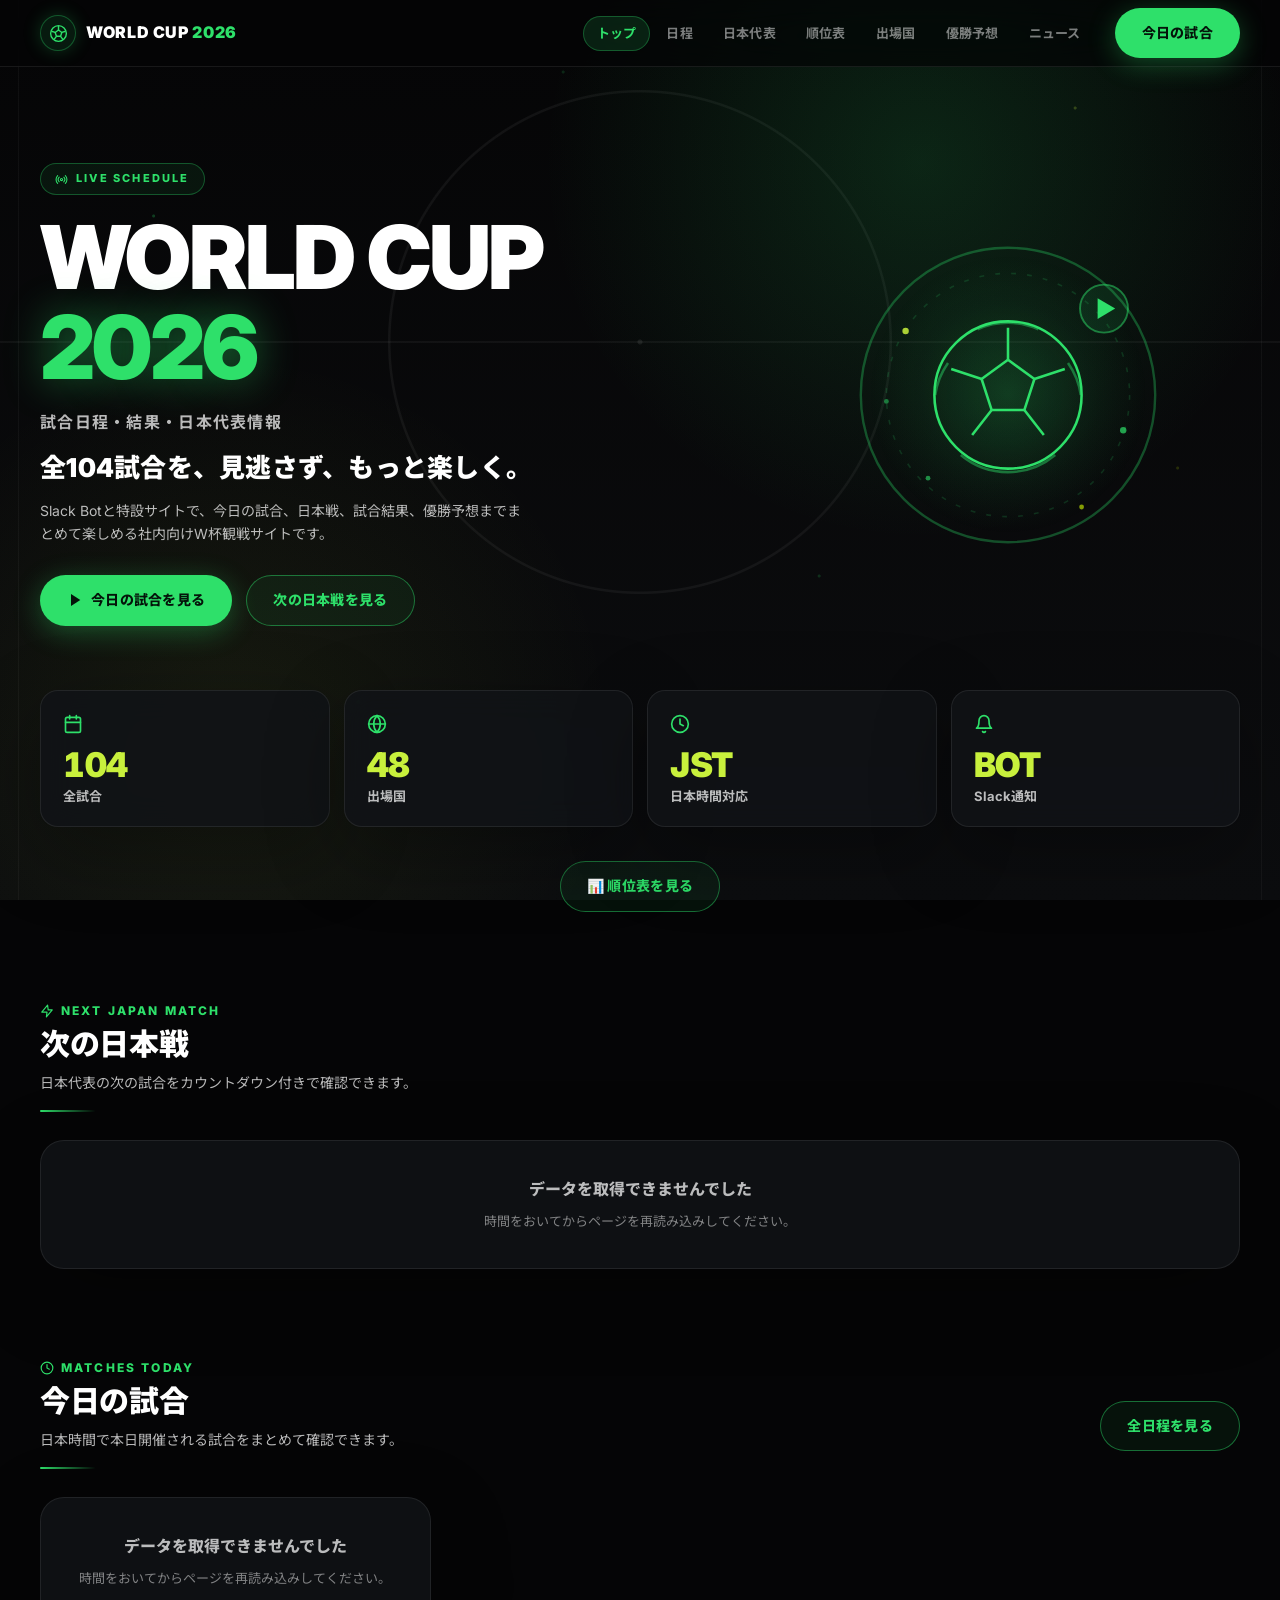
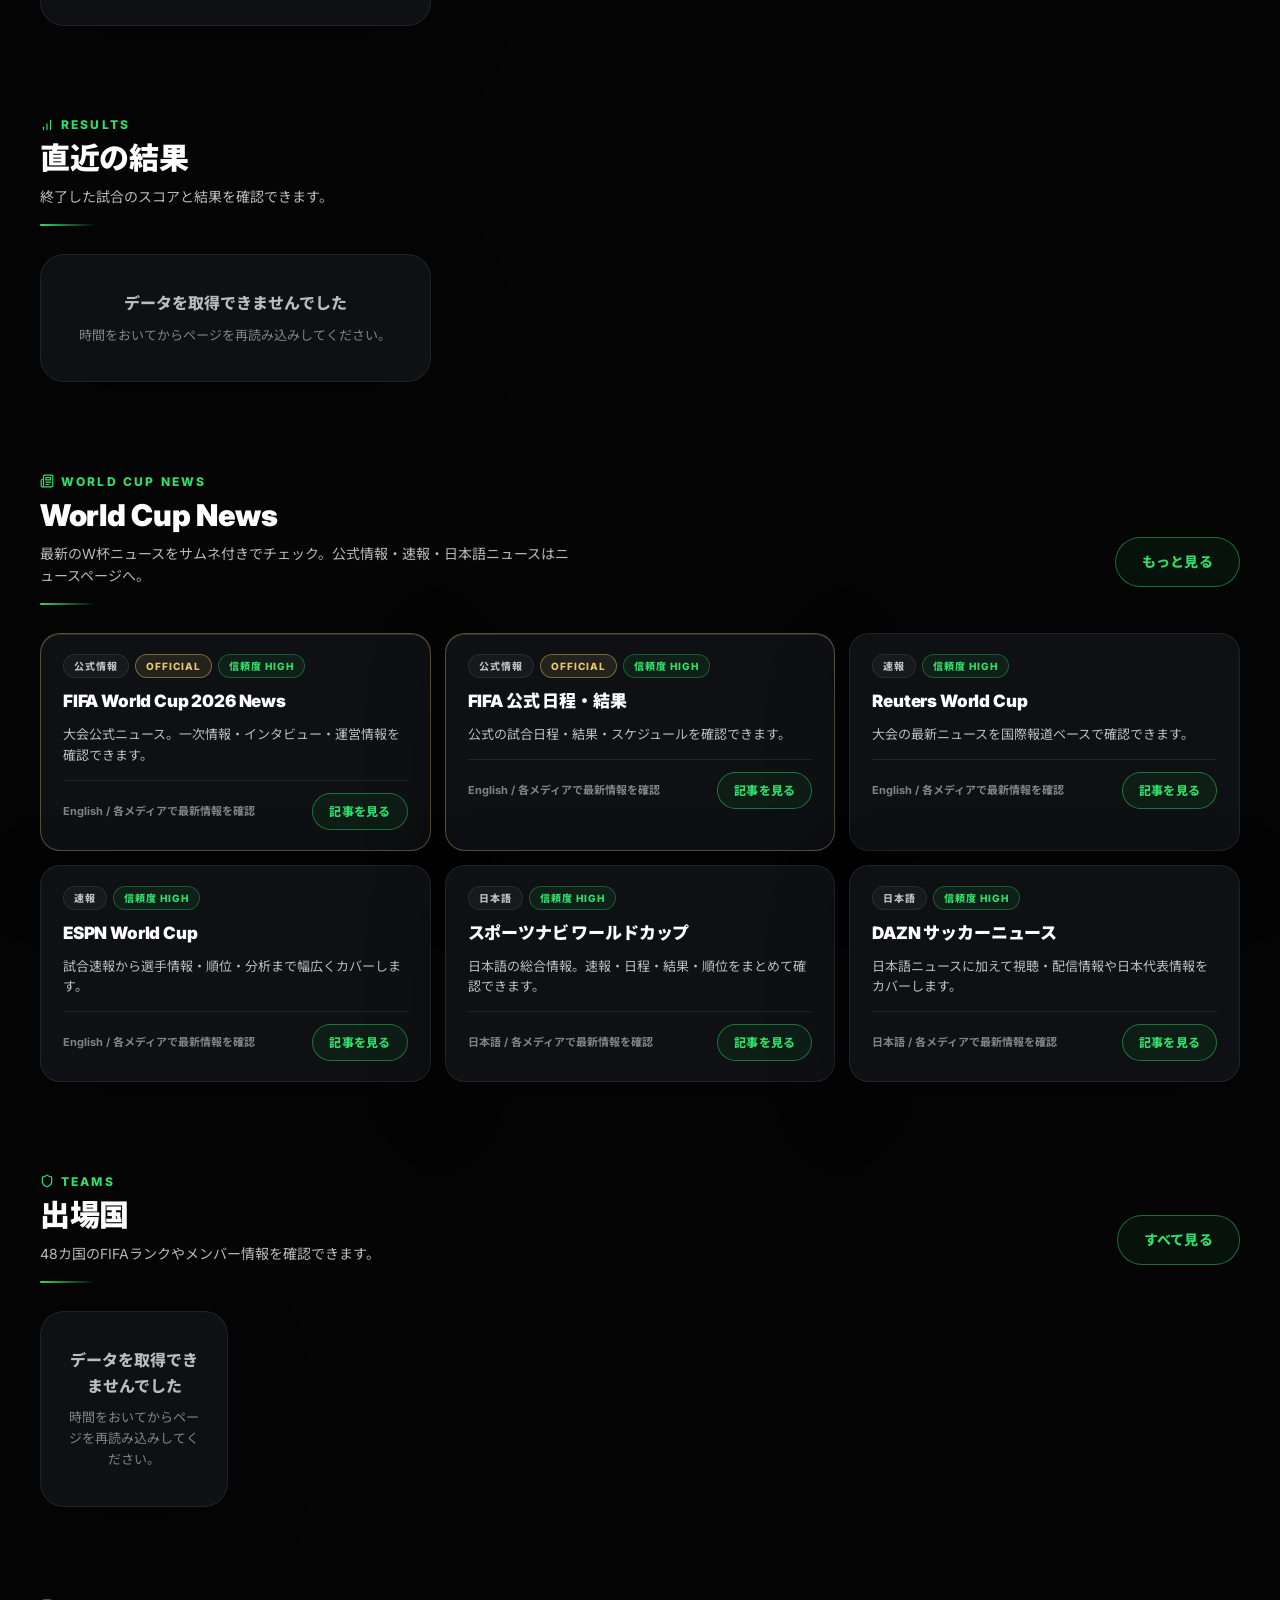
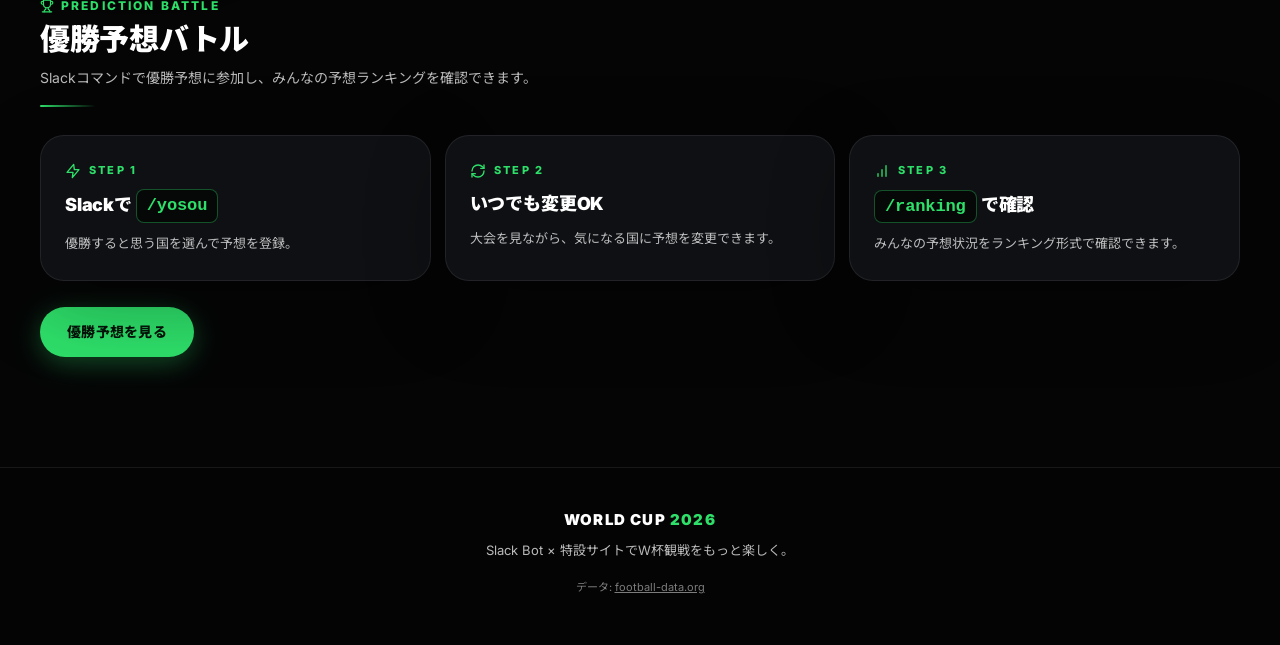
==== commit 487ce4ce: "feat: 日本代表特設ページ Co-Authored-By: Claude Fable 5 <noreply@anthropic.com>" ====
--- a/site/index.html
+++ b/site/index.html
@@ -31,6 +31,7 @@
         <nav class="main-nav" aria-label="メインナビゲーション">
           <a href="index.html" data-nav="home">トップ</a>
           <a href="schedule.html" data-nav="schedule">日程</a>
+          <a href="japan.html" data-nav="japan">日本代表</a>
           <a href="standings.html" data-nav="standings">順位表</a>
           <a href="teams.html" data-nav="teams">出場国</a>
           <a href="predictions.html" data-nav="predictions">優勝予想</a>
--- a/site/assets/style.css
+++ b/site/assets/style.css
@@ -2647,3 +2647,303 @@
   justify-content: center;
   margin-top: 18px;
 }
+
+/* --- 20. 日本代表特設ページ (japan.html) ------------------------------------ */
+
+/* ヒーロー: ごく控えめなサムライブルーのグラデーション (基調はネオングリーンのまま) */
+.japan-hero {
+  background:
+    radial-gradient(circle at 16% 14%, rgba(29, 58, 143, 0.4), transparent 46%),
+    radial-gradient(circle at 86% 78%, rgba(29, 58, 143, 0.22), transparent 42%);
+}
+
+.japan-hero-title {
+  font-size: clamp(38px, 8vw, 80px);
+}
+
+.japan-hero-chips {
+  display: flex;
+  flex-wrap: wrap;
+  gap: 10px;
+  margin-top: 26px;
+}
+
+.japan-chip {
+  display: inline-flex;
+  align-items: center;
+  padding: 7px 16px;
+  border: 1px solid rgba(255, 255, 255, 0.16);
+  border-radius: var(--radius-pill);
+  background: rgba(17, 19, 23, 0.78);
+  color: var(--text-secondary);
+  font-size: 12px;
+  font-weight: 800;
+  letter-spacing: 0.02em;
+  white-space: nowrap;
+}
+
+.japan-chip.is-rank {
+  border-color: rgba(46, 224, 106, 0.4);
+  background: rgba(46, 224, 106, 0.1);
+  color: var(--accent-green);
+}
+
+/* 次の日本戦カード内の試合詳細リンク */
+.hmc-detail-link {
+  color: var(--accent-green);
+  font-size: 12px;
+  font-weight: 800;
+  letter-spacing: 0.04em;
+  text-decoration: none;
+}
+
+.hmc-detail-link:hover,
+.hmc-detail-link:focus-visible {
+  text-decoration: underline;
+}
+
+/* セクション内の小見出し */
+.japan-sub-title {
+  display: flex;
+  align-items: baseline;
+  gap: 10px;
+  margin: 32px 0 14px;
+  font-size: 16px;
+  font-weight: 900;
+  letter-spacing: 0.02em;
+}
+
+.jp-position-ja {
+  color: var(--text-muted);
+  font-size: 11px;
+  font-weight: 700;
+}
+
+/* グループFのその他の試合 (コンパクト一覧) */
+.jp-mini-list {
+  display: grid;
+  gap: 10px;
+}
+
+.jp-mini-match {
+  display: grid;
+  gap: 6px;
+  padding: 14px 18px;
+  border-radius: 16px;
+  text-decoration: none;
+}
+
+.jp-mini-date {
+  color: var(--text-muted);
+  font-size: 11px;
+  font-weight: 800;
+  font-variant-numeric: tabular-nums;
+}
+
+.jp-mini-center {
+  display: grid;
+  grid-template-columns: minmax(0, 1fr) auto minmax(0, 1fr);
+  align-items: center;
+  gap: 10px;
+}
+
+.jp-mini-team {
+  display: inline-flex;
+  align-items: center;
+  gap: 7px;
+  min-width: 0;
+  font-size: 13px;
+  font-weight: 800;
+}
+
+.jp-mini-team.is-right {
+  justify-self: end;
+  text-align: right;
+}
+
+.jp-mini-flag {
+  font-size: 16px;
+  line-height: 1;
+}
+
+.jp-mini-name {
+  overflow: hidden;
+  text-overflow: ellipsis;
+  white-space: nowrap;
+}
+
+.jp-mini-score {
+  min-width: 44px;
+  color: var(--text-secondary);
+  font-size: 13px;
+  font-weight: 900;
+  font-variant-numeric: tabular-nums;
+  text-align: center;
+}
+
+.jp-mini-status {
+  color: var(--text-muted);
+  font-size: 11px;
+  font-weight: 700;
+}
+
+@media (min-width: 720px) {
+  .jp-mini-match {
+    grid-template-columns: 150px minmax(0, 1fr) auto;
+    align-items: center;
+    gap: 16px;
+  }
+}
+
+/* 対戦相手を知る */
+.opponent-grid {
+  display: grid;
+  grid-template-columns: minmax(0, 1fr);
+  gap: 14px;
+}
+
+@media (min-width: 920px) {
+  .opponent-grid {
+    grid-template-columns: repeat(3, minmax(0, 1fr));
+  }
+}
+
+.opponent-card {
+  display: grid;
+  gap: 12px;
+  align-content: start;
+  min-width: 0;
+  padding: 24px 22px;
+  border-radius: 20px;
+}
+
+.opponent-card:hover {
+  transform: none;
+}
+
+.opponent-head {
+  display: flex;
+  align-items: center;
+  gap: 12px;
+}
+
+.opponent-head .team-heading {
+  flex: 1;
+}
+
+.opponent-blurb {
+  margin: 0;
+  color: var(--text-secondary);
+  font-size: 13px;
+  line-height: 1.8;
+}
+
+.opponent-label {
+  margin: 6px 0 0;
+  color: var(--accent-green);
+  font-size: 11px;
+  font-weight: 800;
+  letter-spacing: 0.16em;
+  text-transform: uppercase;
+}
+
+.opponent-players {
+  display: grid;
+  gap: 6px;
+  margin: 0;
+  padding: 0;
+  list-style: none;
+}
+
+.opponent-players li {
+  padding: 7px 12px;
+  border: 1px solid var(--border-subtle);
+  border-radius: 10px;
+  background: rgba(5, 5, 6, 0.55);
+  font-size: 13px;
+  font-weight: 700;
+}
+
+.opponent-vs {
+  margin: 0;
+  color: var(--text-secondary);
+  font-size: 13px;
+  line-height: 1.8;
+}
+
+.opponent-cta {
+  margin-top: 6px;
+  padding: 10px 18px;
+  font-size: 12px;
+  justify-self: start;
+}
+
+/* グループF順位表 (1枚だけなので幅を絞る) */
+.japan-standings {
+  display: grid;
+}
+
+@media (min-width: 760px) {
+  .japan-standings {
+    max-width: 560px;
+  }
+}
+
+/* メンバー26人 (ポジション別グリッド) */
+.jp-squad-grid {
+  display: grid;
+  grid-template-columns: repeat(auto-fill, minmax(108px, 1fr));
+  gap: 10px;
+}
+
+.jp-player-card {
+  display: grid;
+  gap: 4px;
+  justify-items: center;
+  padding: 16px 8px 14px;
+  border-radius: 16px;
+  text-align: center;
+}
+
+.jp-player-card:hover {
+  transform: none;
+}
+
+.jp-player-avatar {
+  width: 56px;
+  height: 56px;
+  margin-bottom: 4px;
+}
+
+.jp-player-number {
+  color: var(--accent-green);
+  font-size: 12px;
+  font-weight: 900;
+  font-variant-numeric: tabular-nums;
+}
+
+.jp-player-name {
+  max-width: 100%;
+  overflow: hidden;
+  font-size: 12px;
+  font-weight: 800;
+  text-overflow: ellipsis;
+  white-space: nowrap;
+}
+
+/* トップページ: 次の日本戦カードからの導線 */
+.hmc-japan-link {
+  display: inline-flex;
+  align-items: center;
+  gap: 6px;
+  color: var(--accent-lime);
+  font-size: 12px;
+  font-weight: 800;
+  letter-spacing: 0.04em;
+  text-decoration: none;
+}
+
+.hmc-japan-link:hover,
+.hmc-japan-link:focus-visible {
+  text-decoration: underline;
+}
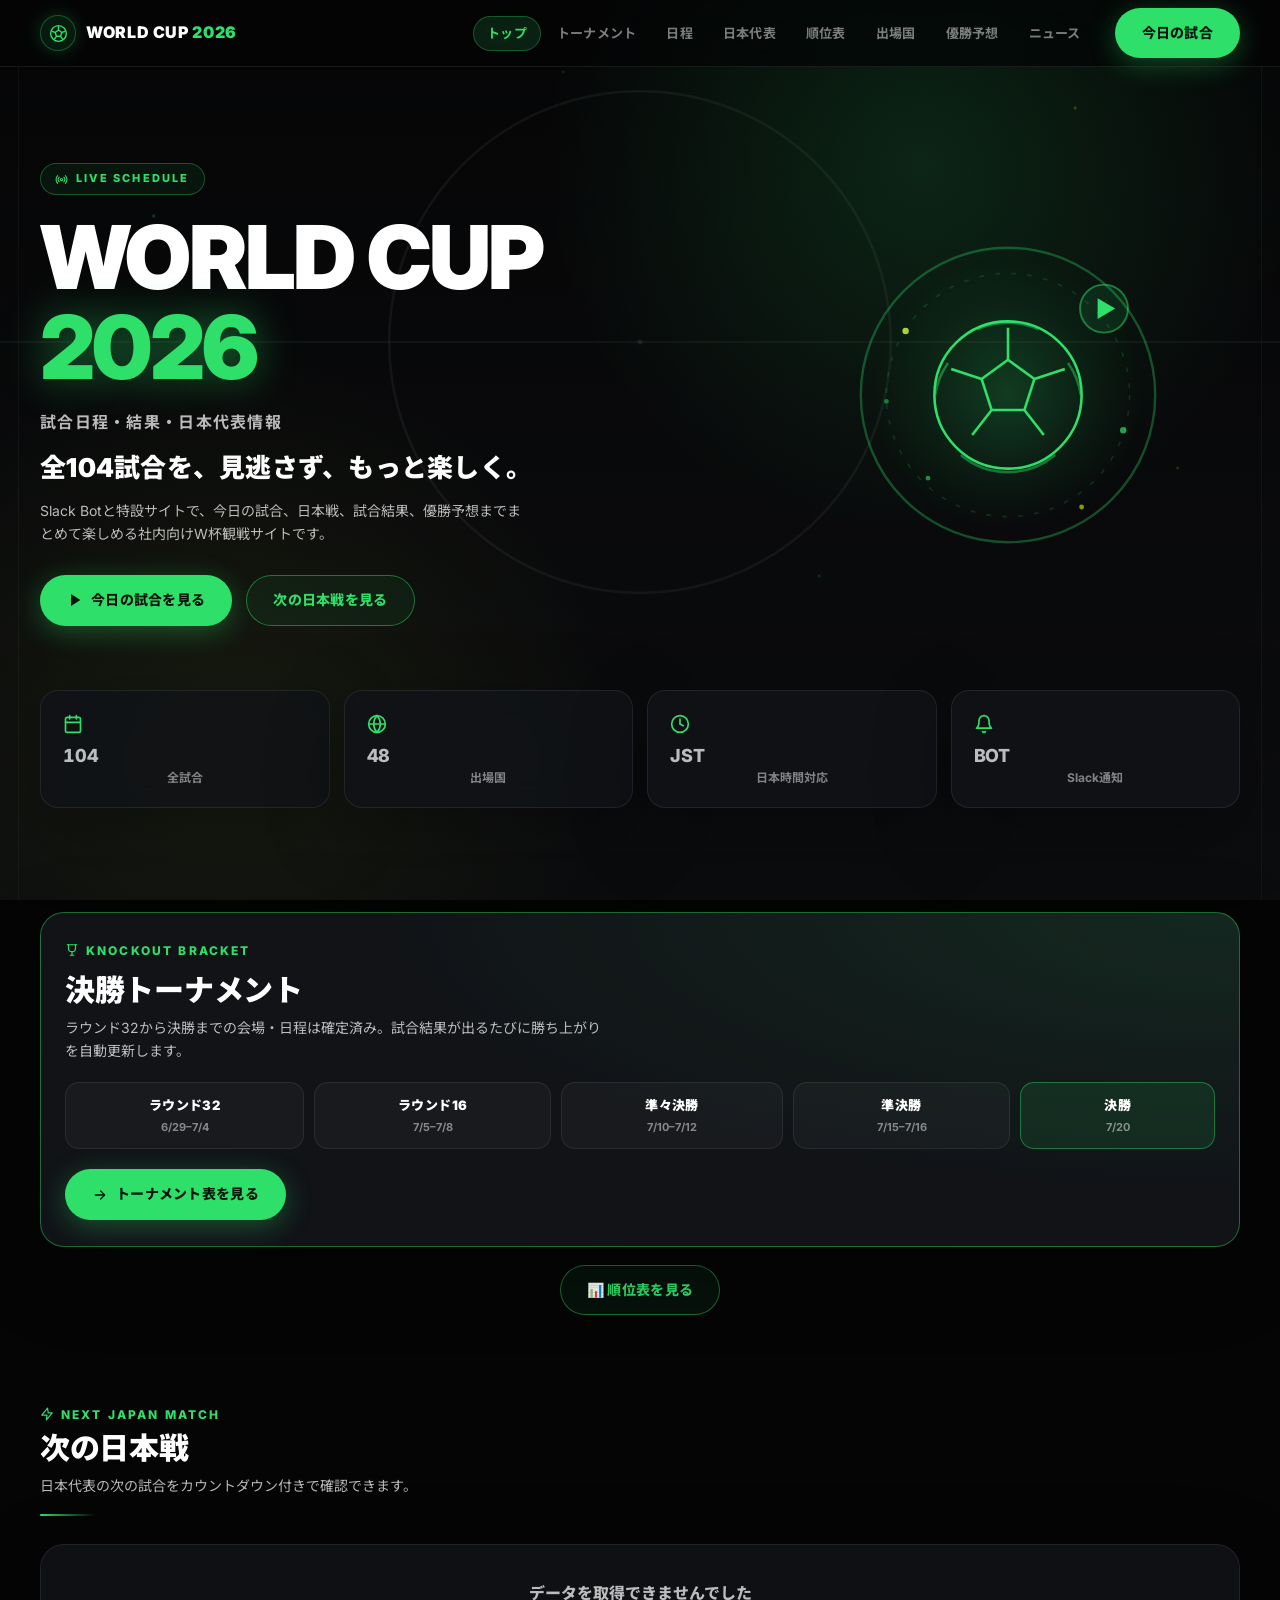
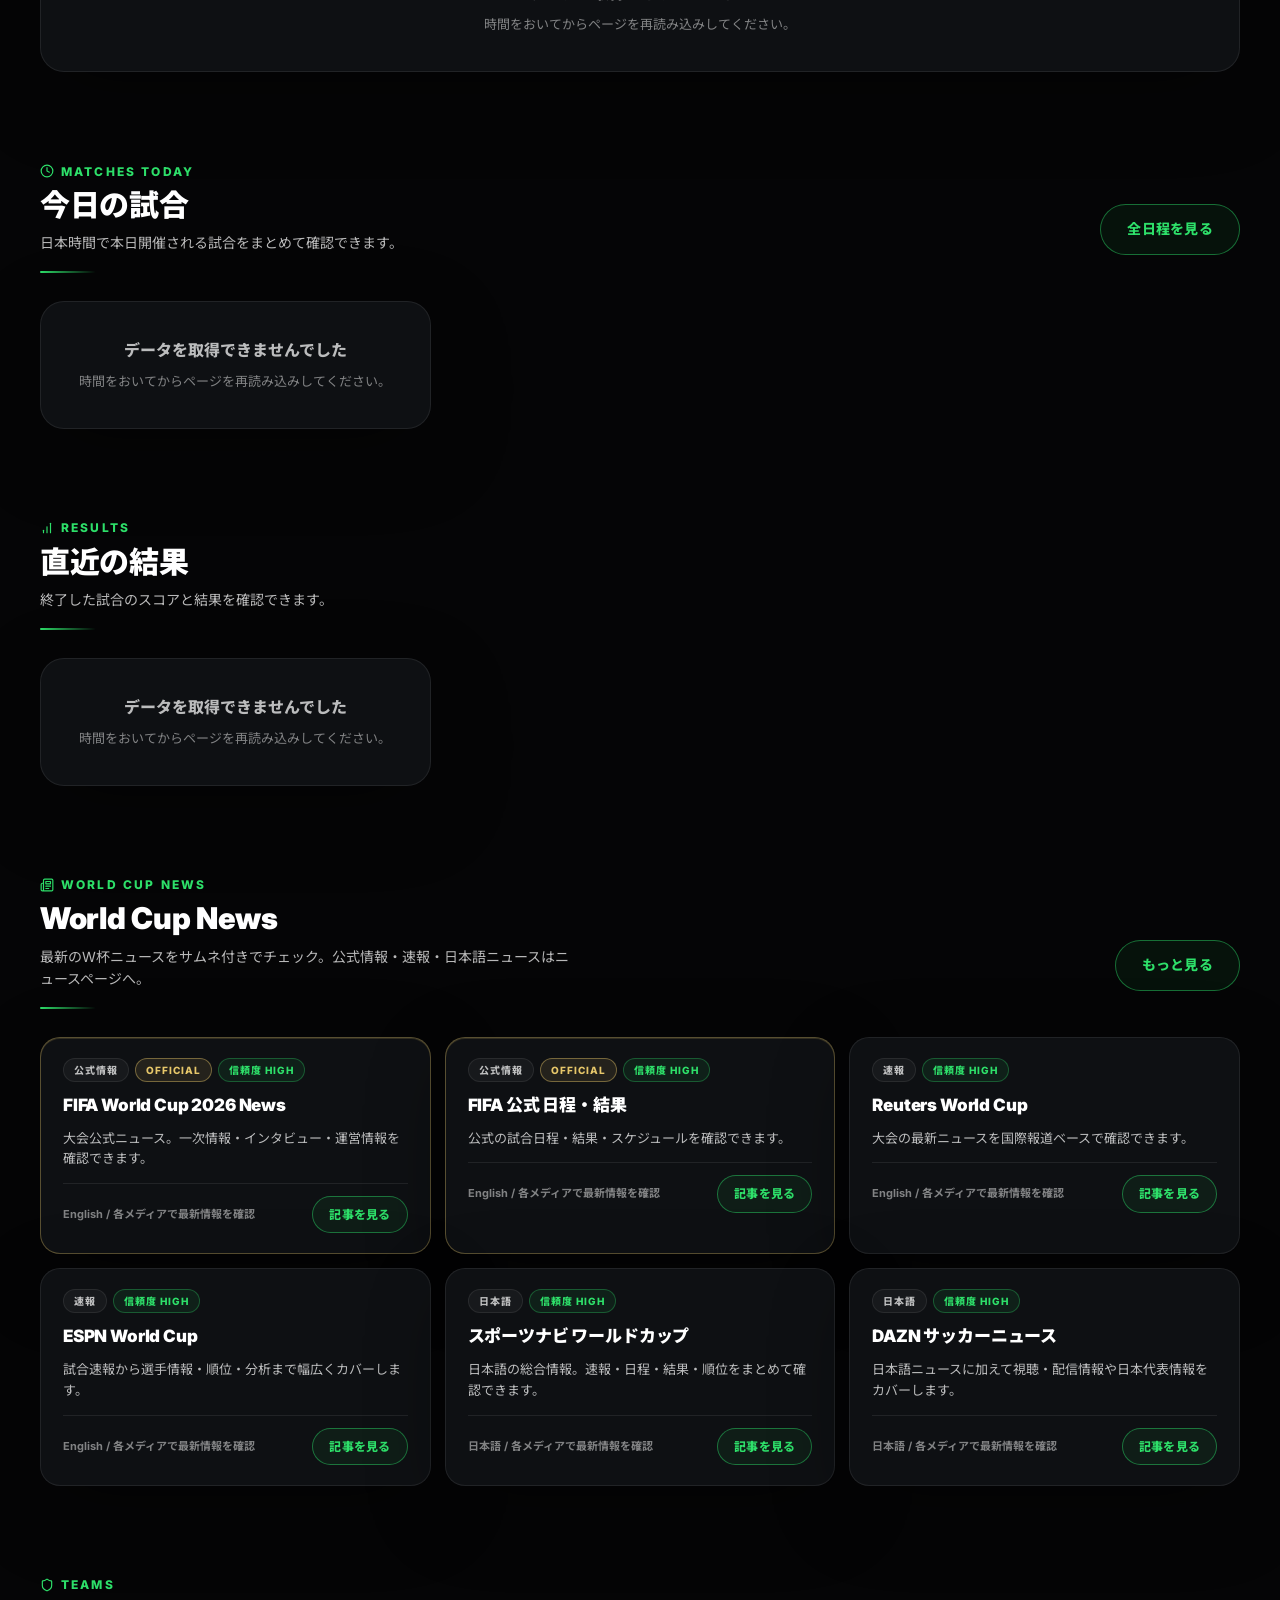
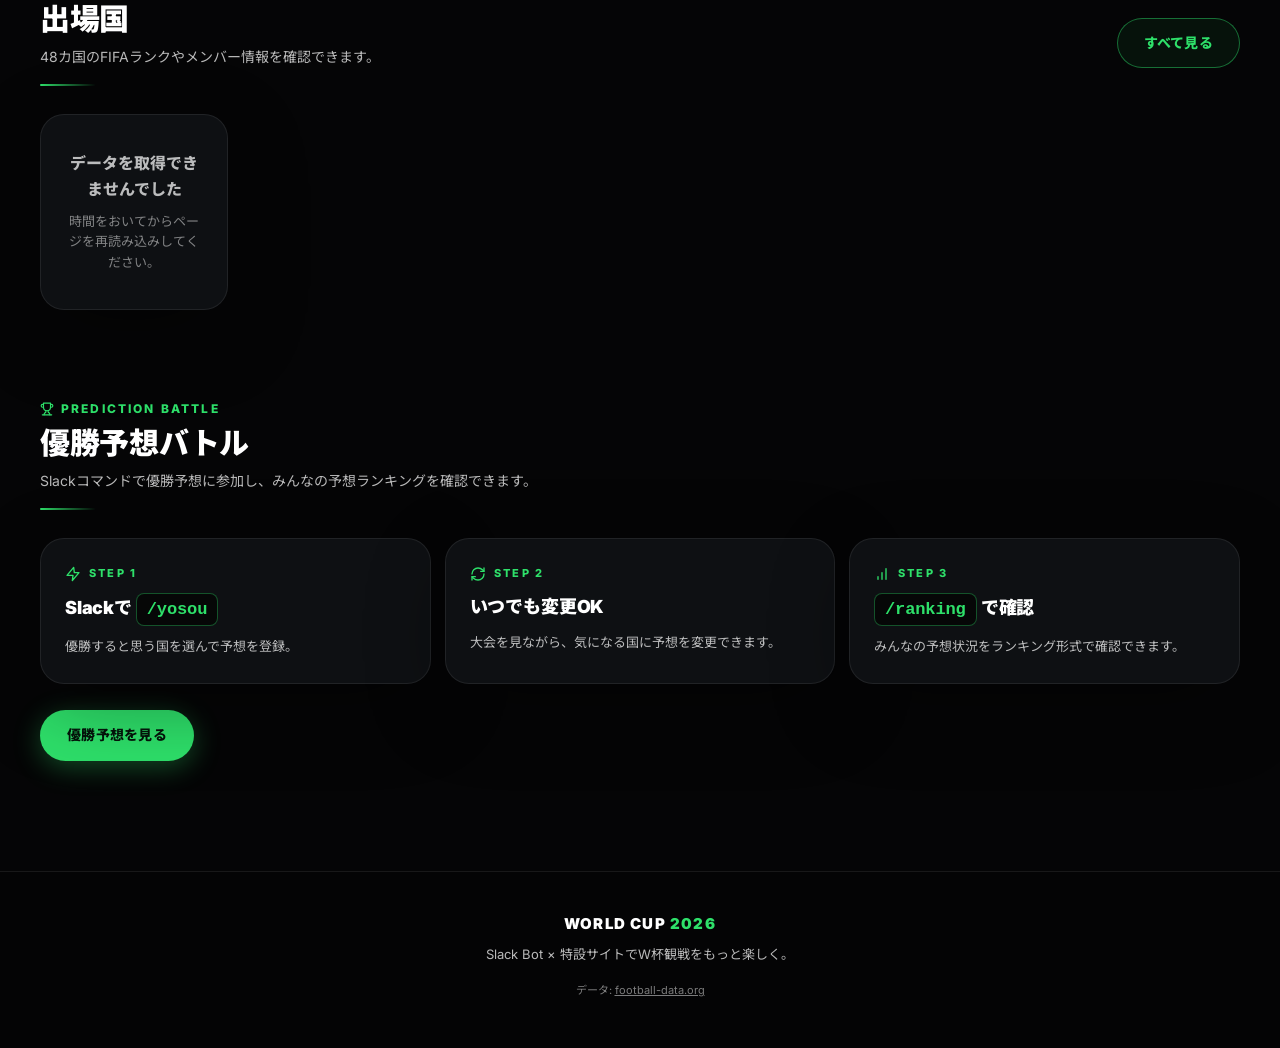
==== commit eb102e40: "feat(site): 決勝トーナメント表ページを追加しメイン導線化 - data/bracket.json: WC2026決勝T全32試合(M73-M104)の会場・都市・日程・   対戦元スロット" ====
--- a/site/index.html
+++ b/site/index.html
@@ -30,6 +30,7 @@
         </a>
         <nav class="main-nav" aria-label="メインナビゲーション">
           <a href="index.html" data-nav="home">トップ</a>
+          <a href="bracket.html" data-nav="bracket">トーナメント</a>
           <a href="schedule.html" data-nav="schedule">日程</a>
           <a href="japan.html" data-nav="japan">日本代表</a>
           <a href="standings.html" data-nav="standings">順位表</a>
@@ -131,6 +132,31 @@
         </div>
       </section>
 
+      <!-- 決勝トーナメント特集 -->
+      <section class="section container reveal" aria-label="決勝トーナメント">
+        <div class="bracket-feature glass-card">
+          <div class="bracket-feature-head">
+            <p class="sh-eyebrow">
+              <svg viewBox="0 0 24 24" fill="none" stroke="currentColor" stroke-width="2" stroke-linecap="round" stroke-linejoin="round" aria-hidden="true"><path d="M6 3v6a6 6 0 0 0 12 0V3"/><path d="M4 3h16M9 21h6M12 15v6"/></svg>
+              KNOCKOUT BRACKET
+            </p>
+            <h2 class="sh-title">決勝トーナメント</h2>
+            <p class="sh-desc">ラウンド32から決勝までの会場・日程は確定済み。試合結果が出るたびに勝ち上がりを自動更新します。</p>
+          </div>
+          <ol class="bracket-feature-rounds">
+            <li class="bracket-feature-round"><span class="bfr-name">ラウンド32</span><span class="bfr-date">6/29–7/4</span></li>
+            <li class="bracket-feature-round"><span class="bfr-name">ラウンド16</span><span class="bfr-date">7/5–7/8</span></li>
+            <li class="bracket-feature-round"><span class="bfr-name">準々決勝</span><span class="bfr-date">7/10–7/12</span></li>
+            <li class="bracket-feature-round"><span class="bfr-name">準決勝</span><span class="bfr-date">7/15–7/16</span></li>
+            <li class="bracket-feature-round is-final"><span class="bfr-name">決勝</span><span class="bfr-date">7/20</span></li>
+          </ol>
+          <a class="neon-btn neon-btn-primary" href="bracket.html">
+            <svg viewBox="0 0 24 24" fill="none" stroke="currentColor" stroke-width="2" stroke-linecap="round" stroke-linejoin="round" aria-hidden="true"><path d="M5 12h14M13 6l6 6-6 6"/></svg>
+            トーナメント表を見る
+          </a>
+        </div>
+      </section>
+
       <!-- 順位表への導線 -->
       <div class="standings-cta container reveal">
         <a class="neon-btn neon-btn-secondary" href="standings.html">📊 順位表を見る</a>
--- a/site/assets/style.css
+++ b/site/assets/style.css
@@ -981,7 +981,11 @@
 }
 
 .matchup .team-name:last-child {
-  justify-self: end;
+  /* justify-self: end だとグリッドアイテムが内容幅で確定し、トラック幅を
+     超えてスコア側へはみ出す (長い国名で .team-label の省略が効かない)。
+     stretch でトラック幅に収め、row-reverse + flex-start で旗を右端に寄せる。 */
+  justify-self: stretch;
+  justify-content: flex-start;
   flex-direction: row-reverse;
   text-align: right;
 }
@@ -1329,6 +1333,260 @@
   }
 }
 
+/* 試合スタッツ (home=左 / away=右 の対比) */
+.stats-card {
+  padding: clamp(20px, 4vw, 30px);
+}
+
+.stats-card:hover {
+  transform: none;
+}
+
+.stats-head {
+  display: grid;
+  grid-template-columns: 1fr auto 1fr;
+  align-items: center;
+  gap: 10px;
+  padding-bottom: 16px;
+  margin-bottom: 16px;
+  border-bottom: 1px solid var(--border-subtle);
+}
+
+.stats-team {
+  font-size: clamp(13px, 2.6vw, 16px);
+  font-weight: 900;
+  letter-spacing: -0.01em;
+  overflow-wrap: anywhere;
+}
+
+.stats-team.stat-home {
+  text-align: left;
+  color: var(--accent-green);
+}
+
+.stats-team.stat-away {
+  text-align: right;
+  color: var(--accent-lime);
+}
+
+.stats-team-vs {
+  color: var(--text-muted);
+  font-size: 11px;
+  font-weight: 800;
+  letter-spacing: 0.15em;
+}
+
+.stat-possession {
+  margin-bottom: 18px;
+}
+
+.poss-bar {
+  display: flex;
+  width: 100%;
+  height: 10px;
+  margin-top: 8px;
+  border-radius: var(--radius-pill);
+  overflow: hidden;
+  background: rgba(255, 255, 255, 0.06);
+}
+
+.poss-fill {
+  display: block;
+  height: 100%;
+}
+
+.poss-fill.poss-home {
+  background: var(--accent-green);
+}
+
+.poss-fill.poss-away {
+  background: rgba(255, 255, 255, 0.5);
+}
+
+.stat-rows {
+  display: grid;
+  gap: 4px;
+}
+
+.stat-row {
+  display: grid;
+  grid-template-columns: 1fr auto 1fr;
+  align-items: center;
+  gap: 12px;
+  padding: 9px 0;
+  border-top: 1px solid var(--border-subtle);
+}
+
+.stat-row:first-child {
+  border-top: 0;
+}
+
+.stat-possession .stat-row {
+  padding: 0 0 2px;
+  border-top: 0;
+}
+
+.stat-value {
+  font-size: clamp(15px, 3vw, 18px);
+  font-weight: 800;
+  font-variant-numeric: tabular-nums;
+  color: var(--text-secondary);
+  white-space: nowrap;
+}
+
+.stat-value.stat-home {
+  text-align: left;
+}
+
+.stat-value.stat-away {
+  text-align: right;
+}
+
+.stat-value.is-more {
+  color: var(--text-primary);
+}
+
+.stat-label {
+  color: var(--text-muted);
+  font-size: 12px;
+  font-weight: 700;
+  text-align: center;
+  white-space: nowrap;
+}
+
+/* みんなの予想 (Slack リアクション投票の集計) */
+.pred-card {
+  display: grid;
+  gap: 16px;
+  padding: clamp(20px, 4vw, 30px);
+}
+
+.pred-card:hover {
+  transform: none;
+}
+
+.pred-row {
+  display: grid;
+  gap: 8px;
+}
+
+.pred-row-head {
+  display: flex;
+  align-items: baseline;
+  justify-content: space-between;
+  gap: 12px;
+}
+
+.pred-name {
+  display: inline-flex;
+  align-items: baseline;
+  gap: 8px;
+  min-width: 0;
+}
+
+.pred-flag {
+  flex: none;
+  font-size: 16px;
+}
+
+.pred-team {
+  font-size: 14px;
+  font-weight: 800;
+  overflow-wrap: anywhere;
+}
+
+.pred-hit {
+  flex: none;
+  padding: 2px 8px;
+  border-radius: var(--radius-pill);
+  background: rgba(46, 224, 106, 0.16);
+  border: 1px solid rgba(46, 224, 106, 0.4);
+  color: var(--accent-green);
+  font-size: 11px;
+  font-weight: 800;
+  white-space: nowrap;
+}
+
+.pred-value {
+  display: inline-flex;
+  align-items: baseline;
+  gap: 8px;
+  flex: none;
+}
+
+.pred-pct {
+  font-size: clamp(16px, 3.2vw, 19px);
+  font-weight: 900;
+  font-variant-numeric: tabular-nums;
+  color: var(--text-primary);
+}
+
+.pred-votes {
+  font-size: 12px;
+  font-weight: 700;
+  color: var(--text-muted);
+  font-variant-numeric: tabular-nums;
+  white-space: nowrap;
+}
+
+.pred-bar {
+  width: 100%;
+  height: 12px;
+  border-radius: var(--radius-pill);
+  overflow: hidden;
+  background: rgba(255, 255, 255, 0.06);
+}
+
+.pred-fill {
+  display: block;
+  height: 100%;
+  border-radius: var(--radius-pill);
+  transition: width 0.5s ease;
+}
+
+.pred-home .pred-fill {
+  background: var(--accent-green);
+}
+
+.pred-draw .pred-fill {
+  background: rgba(255, 255, 255, 0.45);
+}
+
+.pred-away .pred-fill {
+  background: var(--accent-lime);
+}
+
+/* 的中区分を強調する */
+.pred-row.is-hit .pred-bar {
+  box-shadow: 0 0 0 1px rgba(46, 224, 106, 0.5);
+}
+
+.pred-row.is-hit .pred-pct {
+  color: var(--accent-green);
+}
+
+.pred-footer {
+  display: flex;
+  align-items: center;
+  justify-content: space-between;
+  gap: 12px;
+  padding-top: 14px;
+  margin-top: 2px;
+  border-top: 1px solid var(--border-subtle);
+}
+
+.pred-total {
+  color: var(--text-muted);
+  font-size: 12px;
+  font-weight: 700;
+}
+
+.pred-accuracy {
+  color: var(--accent-green);
+  font-size: 13px;
+  font-weight: 800;
+}
+
 /* --- 10. 日程ページ ------------------------------------------------------------ */
 .date-group {
   margin-top: 36px;
@@ -2947,3 +3205,345 @@
 .hmc-japan-link:focus-visible {
   text-decoration: underline;
 }
+
+/* =========================================================
+   決勝トーナメント表 (bracket.html)
+   ========================================================= */
+.bracket-rounds {
+  display: flex;
+  gap: 8px;
+  margin: 22px 0 18px;
+  overflow-x: auto;
+  scrollbar-width: none;
+  -webkit-overflow-scrolling: touch;
+}
+
+.bracket-rounds::-webkit-scrollbar {
+  display: none;
+}
+
+.bracket-round-tab {
+  flex: 0 0 auto;
+  padding: 8px 16px;
+  border-radius: var(--radius-pill);
+  border: 1px solid var(--border-subtle);
+  background: var(--bg-card);
+  color: var(--text-secondary);
+  font-family: var(--font-base);
+  font-size: 13px;
+  font-weight: 800;
+  letter-spacing: 0.03em;
+  cursor: pointer;
+  transition: color 0.18s, border-color 0.18s, background 0.18s;
+}
+
+.bracket-round-tab:hover,
+.bracket-round-tab:focus-visible {
+  color: var(--text-primary);
+  border-color: var(--border-green);
+  background: var(--bg-card-hover);
+}
+
+.bracket-scroll {
+  overflow-x: auto;
+  padding-bottom: 14px;
+  -webkit-overflow-scrolling: touch;
+  scroll-snap-type: x proximity;
+}
+
+.bracket-track {
+  display: flex;
+  gap: 18px;
+  align-items: stretch;
+  min-width: min-content;
+}
+
+.bracket-col {
+  flex: 0 0 248px;
+  width: 248px;
+  display: flex;
+  flex-direction: column;
+  scroll-snap-align: start;
+}
+
+.bracket-col-head {
+  position: sticky;
+  top: var(--header-height);
+  z-index: 2;
+  display: flex;
+  align-items: baseline;
+  justify-content: space-between;
+  gap: 8px;
+  padding: 10px 4px;
+  margin-bottom: 6px;
+  background: linear-gradient(180deg, var(--bg-primary) 70%, transparent);
+}
+
+.bracket-col-title {
+  font-size: 15px;
+  font-weight: 900;
+  letter-spacing: 0.04em;
+  color: var(--text-primary);
+}
+
+.bracket-col-date {
+  font-size: 11px;
+  font-weight: 700;
+  color: var(--text-muted);
+  white-space: nowrap;
+}
+
+.bracket-col-body {
+  display: flex;
+  flex-direction: column;
+  justify-content: space-around;
+  gap: 12px;
+  flex: 1;
+}
+
+.bracket-match {
+  display: flex;
+  flex-direction: column;
+  gap: 8px;
+  padding: 12px 13px;
+  border-radius: 16px;
+  text-decoration: none;
+  color: inherit;
+}
+
+a.bracket-match {
+  transition: border-color 0.18s, transform 0.18s, background 0.18s;
+}
+
+a.bracket-match:hover,
+a.bracket-match:focus-visible {
+  border-color: var(--border-green);
+  background: var(--bg-card-hover);
+  transform: translateY(-2px);
+}
+
+.bracket-match.is-japan {
+  border-color: var(--border-green);
+  box-shadow: inset 0 0 0 1px rgba(46, 224, 106, 0.25);
+}
+
+.bracket-match.is-live {
+  border-color: rgba(255, 59, 92, 0.5);
+}
+
+.bracket-match-head {
+  display: flex;
+  align-items: center;
+  gap: 8px;
+}
+
+.bracket-no {
+  font-family: var(--font-base);
+  font-size: 11px;
+  font-weight: 900;
+  letter-spacing: 0.05em;
+  color: var(--accent-lime);
+}
+
+.bracket-when {
+  font-size: 11px;
+  font-weight: 700;
+  color: var(--text-muted);
+  margin-right: auto;
+}
+
+.bracket-sides {
+  display: flex;
+  flex-direction: column;
+  gap: 4px;
+}
+
+.bracket-side {
+  display: flex;
+  align-items: center;
+  gap: 8px;
+  padding: 5px 7px;
+  border-radius: 9px;
+  background: rgba(255, 255, 255, 0.03);
+}
+
+.bracket-side.is-slot {
+  color: var(--text-muted);
+}
+
+.bracket-side.is-winner {
+  background: rgba(46, 224, 106, 0.12);
+}
+
+.bracket-side.is-winner .bracket-team {
+  color: var(--accent-green);
+  font-weight: 900;
+}
+
+.bracket-flag {
+  font-size: 17px;
+  line-height: 1;
+  flex: 0 0 auto;
+}
+
+.bracket-side.is-slot .bracket-flag {
+  color: var(--text-muted);
+  font-size: 12px;
+}
+
+.bracket-team {
+  flex: 1;
+  min-width: 0;
+  font-size: 13px;
+  font-weight: 700;
+  color: var(--text-primary);
+  overflow: hidden;
+  text-overflow: ellipsis;
+  white-space: nowrap;
+}
+
+.bracket-side.is-slot .bracket-team {
+  color: var(--text-muted);
+  font-weight: 700;
+}
+
+.bracket-score {
+  flex: 0 0 auto;
+  font-family: var(--font-base);
+  font-size: 14px;
+  font-weight: 900;
+  color: var(--text-primary);
+  min-width: 14px;
+  text-align: right;
+}
+
+.bracket-venue {
+  display: flex;
+  align-items: center;
+  gap: 5px;
+  font-size: 11px;
+  color: var(--text-secondary);
+}
+
+.bracket-venue-icon svg {
+  width: 13px;
+  height: 13px;
+  display: block;
+  color: var(--text-muted);
+}
+
+.bracket-venue-name {
+  font-weight: 700;
+  overflow: hidden;
+  text-overflow: ellipsis;
+  white-space: nowrap;
+}
+
+.bracket-venue-city {
+  color: var(--text-muted);
+  white-space: nowrap;
+}
+
+.bracket-venue-city::before {
+  content: "・";
+  color: var(--text-muted);
+}
+
+.bracket-third {
+  margin-top: 18px;
+  padding-top: 16px;
+  border-top: 1px dashed var(--border-subtle);
+}
+
+.bracket-third-label {
+  display: block;
+  font-size: 11px;
+  font-weight: 900;
+  letter-spacing: 0.05em;
+  color: var(--accent-gold, #e6c76a);
+  margin-bottom: 8px;
+}
+
+@media (max-width: 720px) {
+  .bracket-col {
+    flex-basis: 78vw;
+    width: 78vw;
+    max-width: 320px;
+  }
+  .bracket-col-body {
+    justify-content: flex-start;
+  }
+}
+
+/* トップページ: 決勝トーナメント特集 */
+.bracket-feature {
+  padding: 26px 24px;
+  display: flex;
+  flex-direction: column;
+  gap: 20px;
+  background:
+    radial-gradient(120% 140% at 100% 0%, rgba(46, 224, 106, 0.1), transparent 60%),
+    var(--bg-card);
+  border-color: var(--border-green);
+}
+
+.bracket-feature-head .sh-title {
+  margin: 6px 0 4px;
+}
+
+.bracket-feature-rounds {
+  list-style: none;
+  margin: 0;
+  padding: 0;
+  display: flex;
+  gap: 10px;
+  overflow-x: auto;
+  scrollbar-width: none;
+}
+
+.bracket-feature-rounds::-webkit-scrollbar {
+  display: none;
+}
+
+.bracket-feature-round {
+  flex: 1 0 auto;
+  display: flex;
+  flex-direction: column;
+  gap: 3px;
+  padding: 12px 16px;
+  border-radius: 14px;
+  border: 1px solid var(--border-subtle);
+  background: rgba(255, 255, 255, 0.03);
+  text-align: center;
+}
+
+.bracket-feature-round.is-final {
+  border-color: var(--border-green);
+  background: rgba(46, 224, 106, 0.1);
+}
+
+.bfr-name {
+  font-size: 13px;
+  font-weight: 900;
+  letter-spacing: 0.03em;
+  color: var(--text-primary);
+  white-space: nowrap;
+}
+
+.bfr-date {
+  font-size: 11px;
+  font-weight: 700;
+  color: var(--text-muted);
+  white-space: nowrap;
+}
+
+.bracket-feature .neon-btn {
+  align-self: flex-start;
+}
+
+@media (max-width: 600px) {
+  .bracket-feature .neon-btn {
+    align-self: stretch;
+    justify-content: center;
+  }
+}
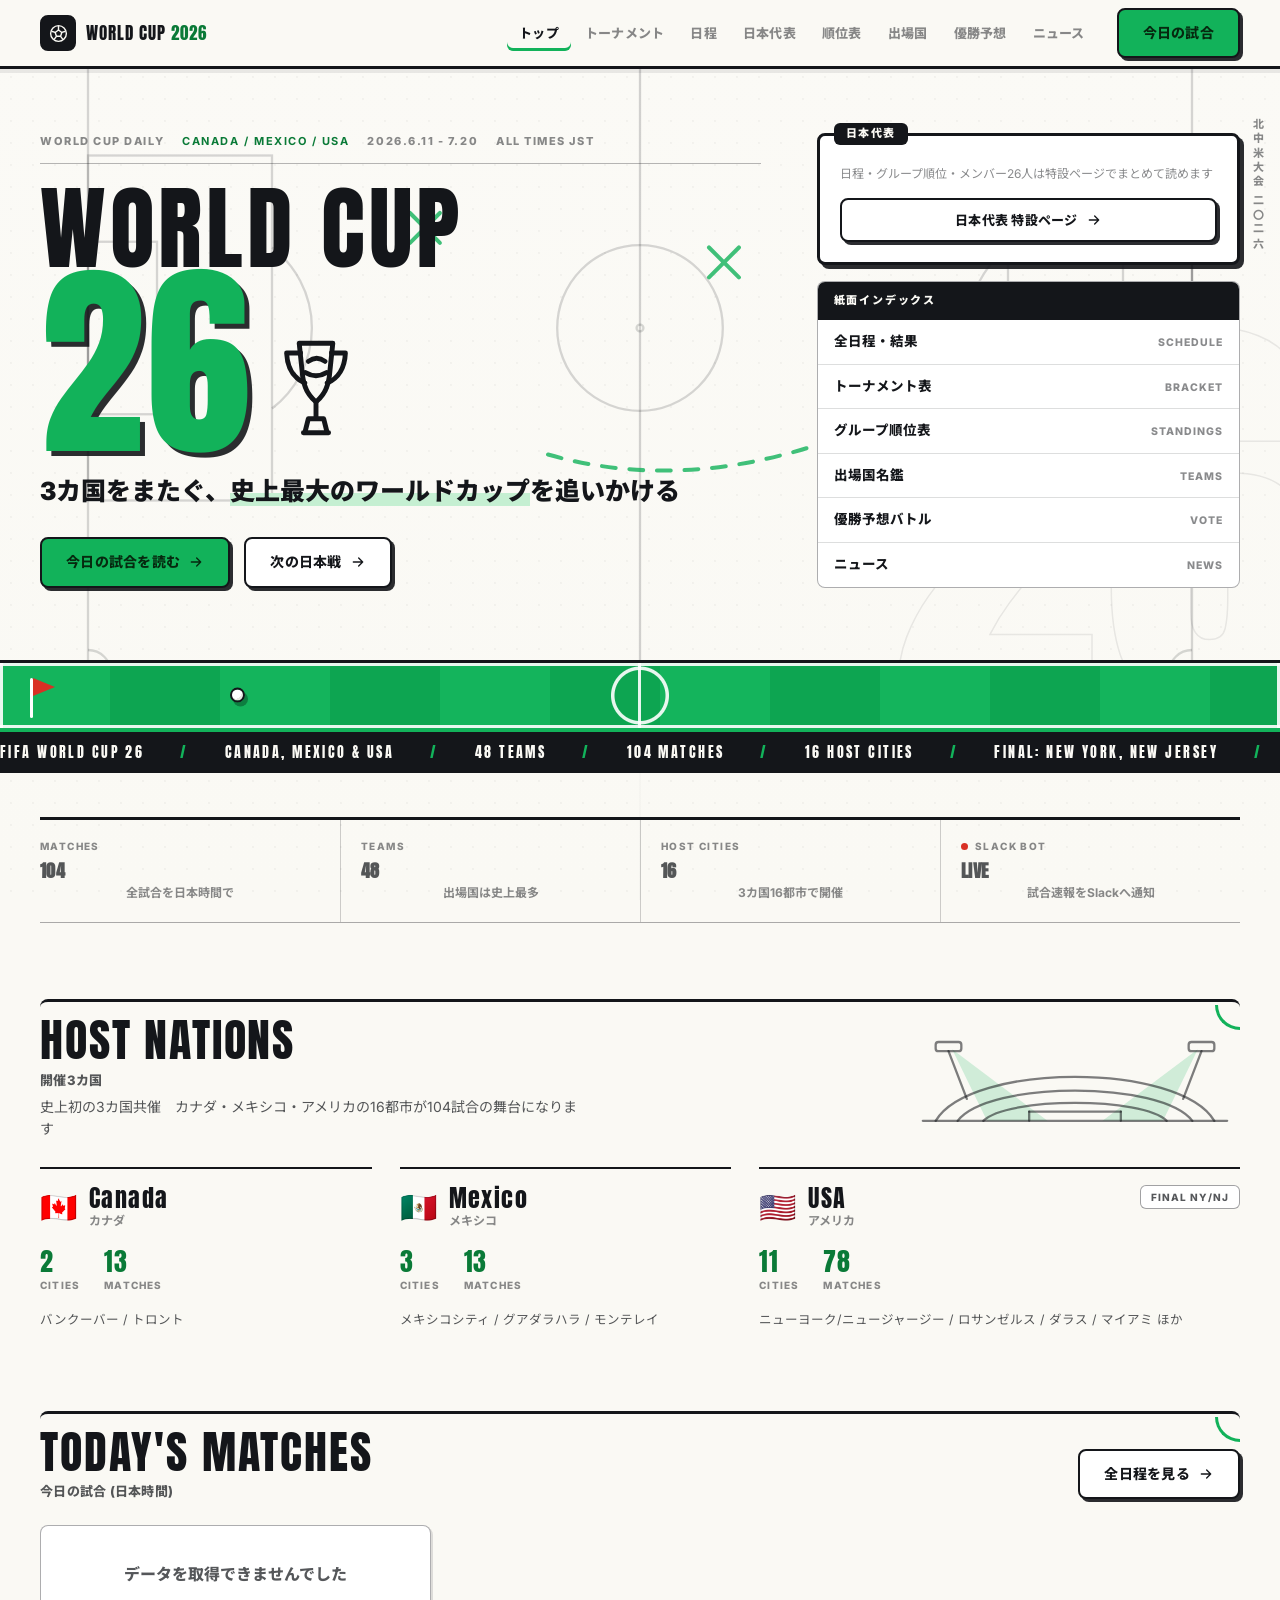
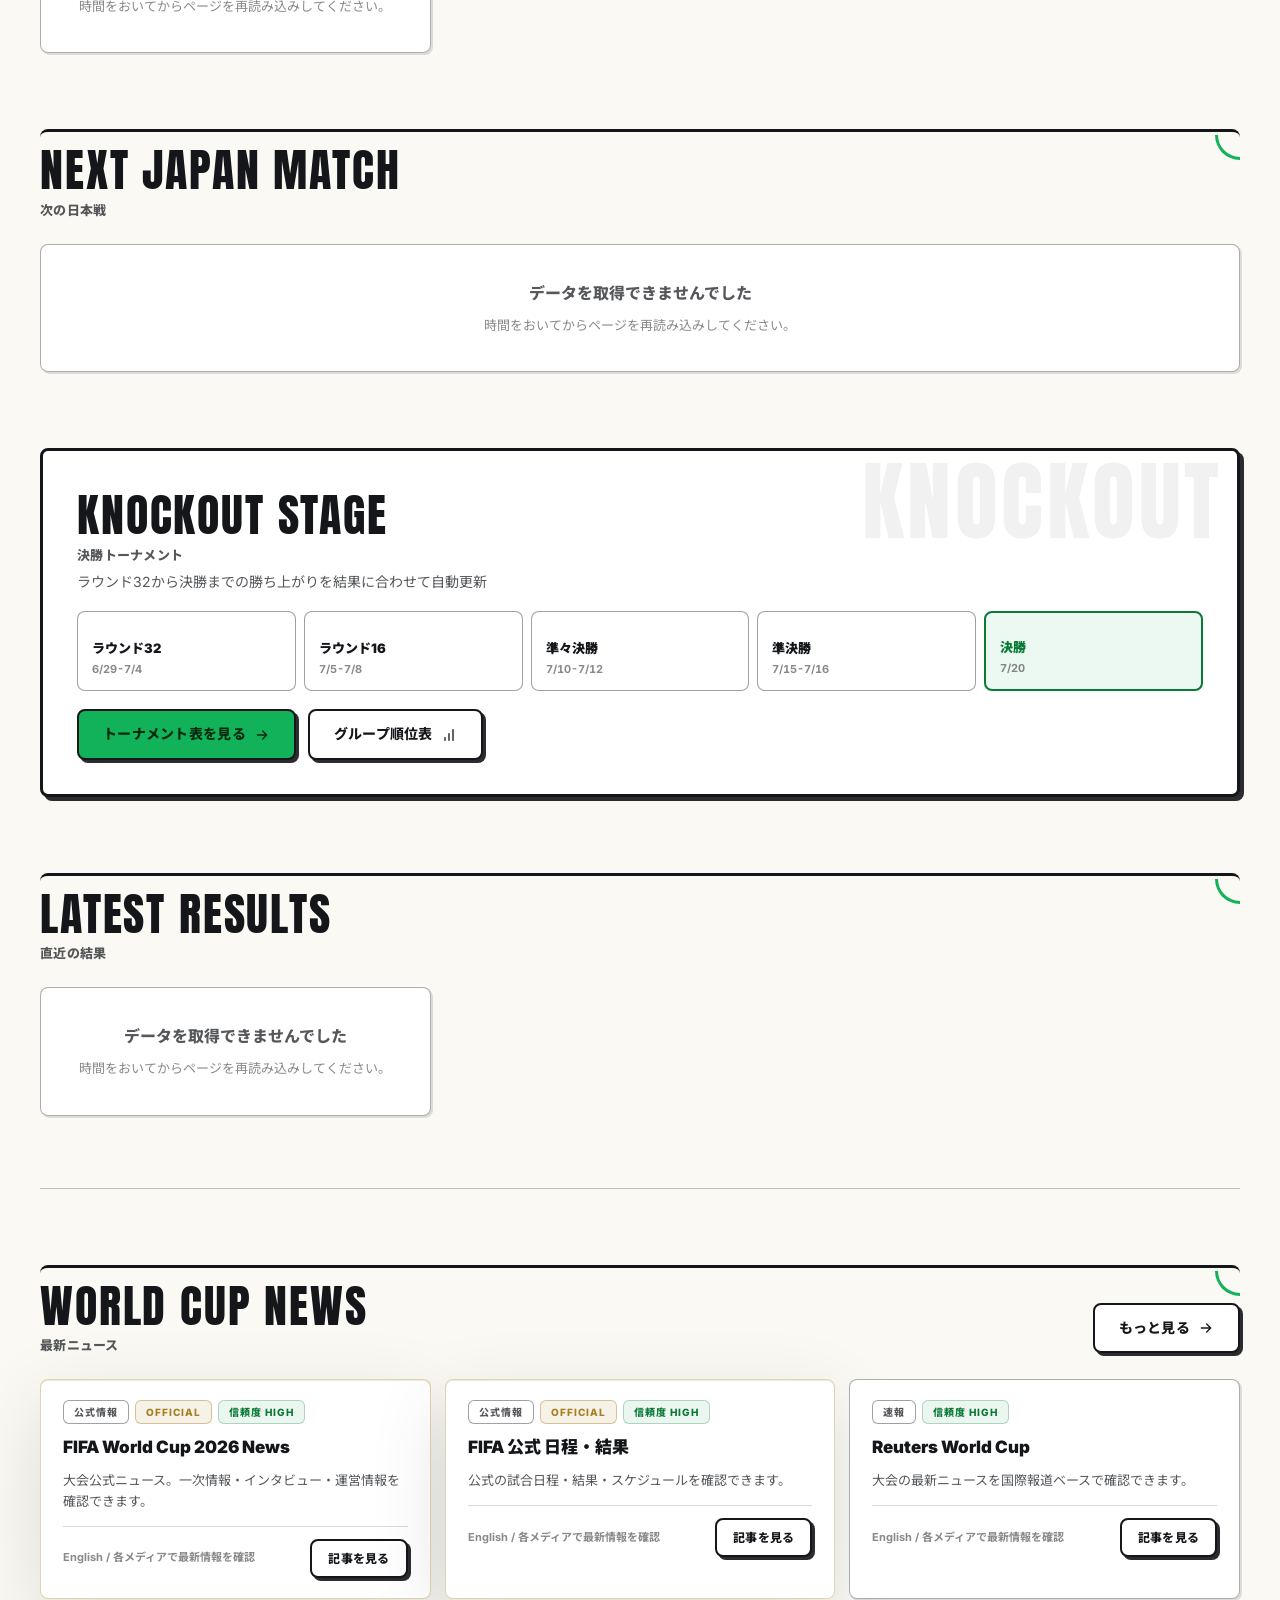
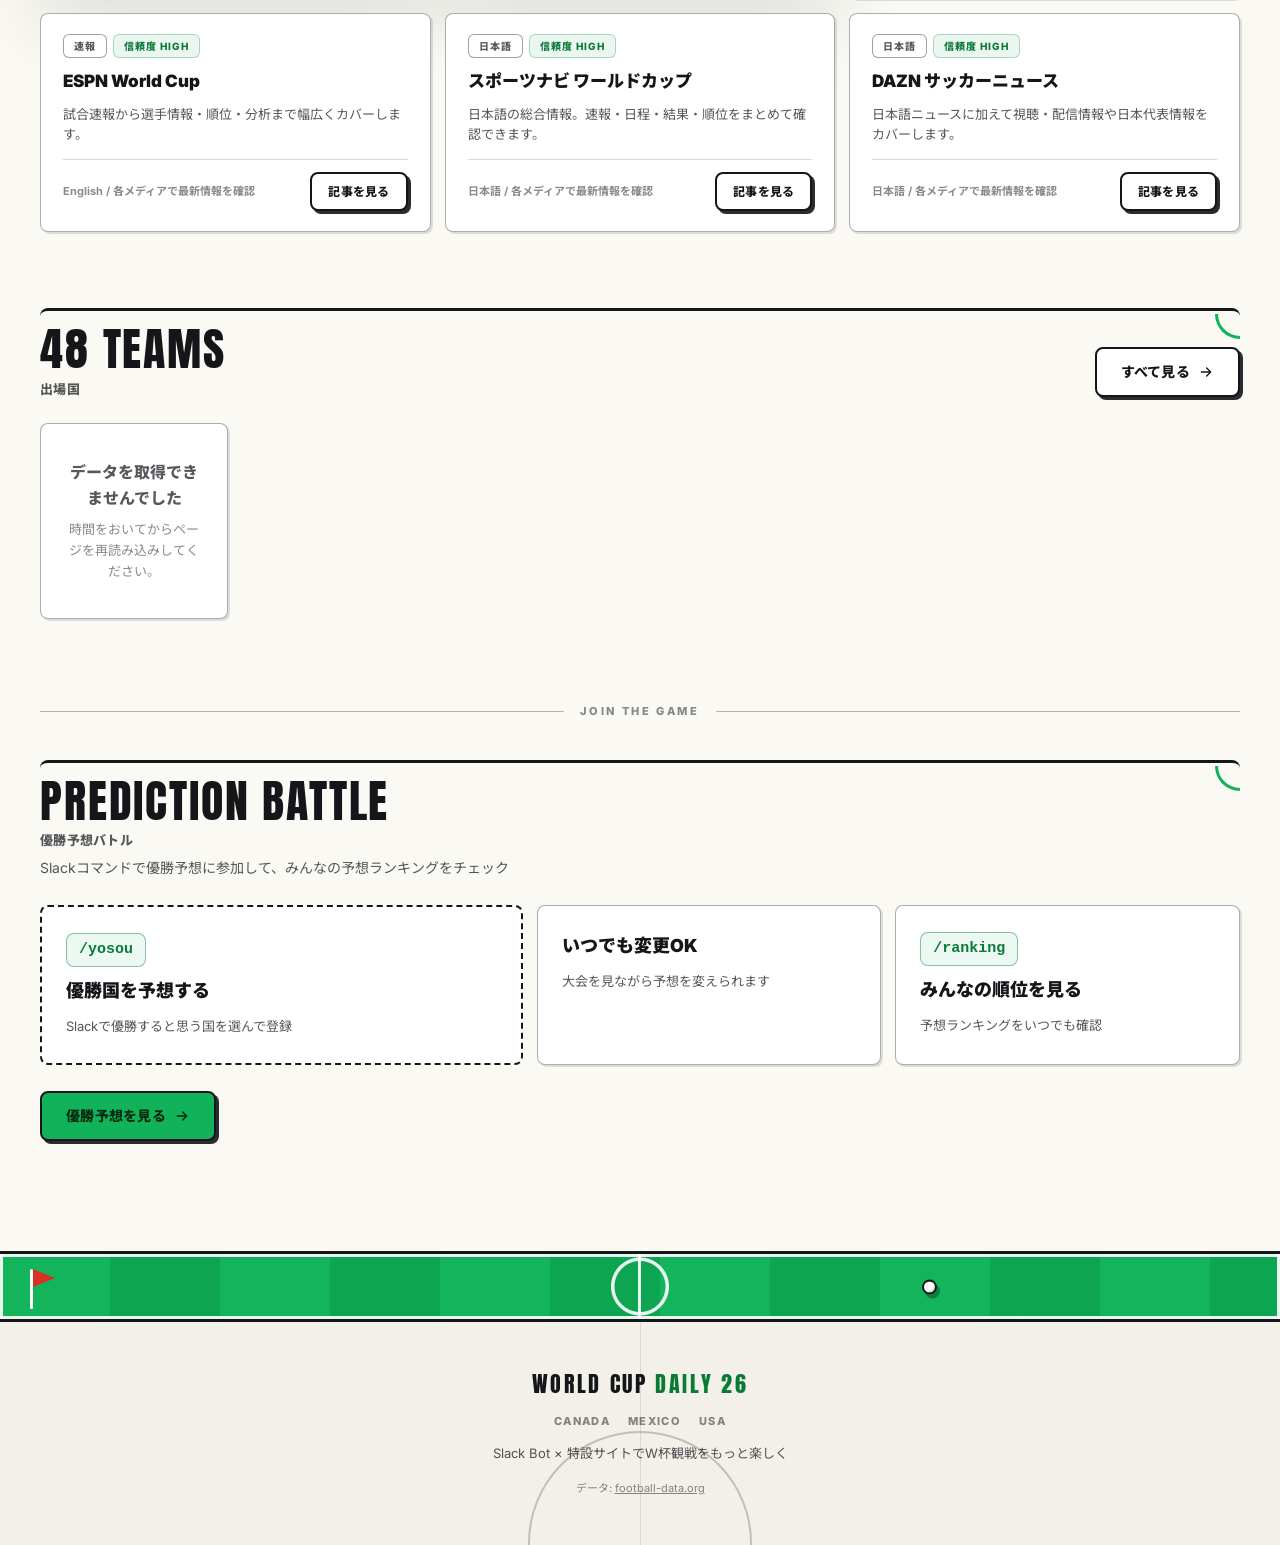
==== commit d486388e: "feat(site): 特設サイトを「試合日程新聞」デザインへ全面刷新 - 白い紙面 × インク黒 × ピッチ緑1色のスポーツ新聞スタイルに再設計 (全9ページ) - トップを新聞一面として再構成 (" ====
--- a/site/index.html
+++ b/site/index.html
@@ -3,12 +3,13 @@
   <head>
     <meta charset="utf-8">
     <meta name="viewport" content="width=device-width, initial-scale=1">
-    <meta name="theme-color" content="#050506">
+    <meta name="theme-color" content="#faf9f4">
+    <link rel="icon" href="data:image/svg+xml,<svg xmlns=%22http://www.w3.org/2000/svg%22 viewBox=%220 0 100 100%22><text y=%22.9em%22 font-size=%2290%22>🏆</text></svg>">
     <meta name="description" content="W杯2026特設サイト。全104試合の日程・結果・日本代表情報を日本時間で。Slack Botと連動した社内観戦企画。">
     <title>WORLD CUP 2026 | 試合日程・結果・日本代表情報</title>
     <link rel="preconnect" href="https://fonts.googleapis.com">
     <link rel="preconnect" href="https://fonts.gstatic.com" crossorigin>
-    <link rel="stylesheet" href="https://fonts.googleapis.com/css2?family=Inter:wght@400;700;900&family=Noto+Sans+JP:wght@400;700;900&display=swap">
+    <link rel="stylesheet" href="https://fonts.googleapis.com/css2?family=Anton&family=Inter:wght@400;700;900&family=Noto+Sans+JP:wght@400;700;900&display=swap">
     <link rel="stylesheet" href="assets/style.css">
     <script src="assets/app.js" defer></script>
     <script src="assets/news-sources.js" defer></script>
@@ -43,228 +44,320 @@
     </header>
 
     <main>
-      <!-- Hero -->
+      <!-- 一面 (Hero) -->
       <section class="hero" aria-label="サイト紹介">
+        <span class="hero-ear" aria-hidden="true">北中米大会 二〇二六</span>
+        <svg class="hero-pitch-art" viewBox="0 0 1000 640" aria-hidden="true">
+          <g class="pitch-line">
+            <rect x="20" y="20" width="960" height="600" rx="2"/>
+            <line x1="500" y1="20" x2="500" y2="620"/>
+            <circle cx="500" cy="320" r="72"/>
+            <circle cx="500" cy="320" r="3"/>
+            <rect x="20" y="170" width="160" height="300"/>
+            <rect x="20" y="245" width="60" height="150"/>
+            <rect x="820" y="170" width="160" height="300"/>
+            <rect x="920" y="245" width="60" height="150"/>
+            <path d="M180 250 A88 88 0 0 1 180 390"/>
+            <path d="M820 250 A88 88 0 0 0 820 390"/>
+            <path d="M20 40 A20 20 0 0 0 40 20"/>
+            <path d="M960 20 A20 20 0 0 0 980 40"/>
+            <path d="M980 600 A20 20 0 0 0 960 620"/>
+            <path d="M40 620 A20 20 0 0 0 20 600"/>
+          </g>
+          <g class="tactic">
+            <path class="tactic-dash" d="M420 430 C 560 470, 700 420, 826 334"/>
+            <path d="M300 220 l 26 26 M326 220 l -26 26"/>
+            <path d="M560 250 l 26 26 M586 250 l -26 26"/>
+            <circle cx="760" cy="470" r="14"/>
+          </g>
+          <path class="tactic-fill" d="M842 322 l -26 6 14 20 z"/>
+        </svg>
         <div class="hero-inner container">
           <div class="hero-copy">
-            <p class="hero-eyebrow">
-              <svg viewBox="0 0 24 24" fill="none" stroke="currentColor" stroke-width="2" stroke-linecap="round" stroke-linejoin="round" aria-hidden="true">
-                <circle cx="12" cy="12" r="2"/>
-                <path d="M4.9 19.1C1 15.2 1 8.8 4.9 4.9"/>
-                <path d="M7.8 16.2c-2.3-2.3-2.3-6.1 0-8.5"/>
-                <path d="M16.2 7.8c2.3 2.3 2.3 6.1 0 8.5"/>
-                <path d="M19.1 4.9C23 8.8 23 15.2 19.1 19.1"/>
-              </svg>
-              LIVE SCHEDULE
+            <p class="hero-dateline">
+              <span>World Cup Daily</span>
+              <strong>Canada / Mexico / USA</strong>
+              <span>2026.6.11 - 7.20</span>
+              <span>All Times JST</span>
             </p>
-            <h1 class="hero-title">WORLD CUP <span class="hero-year">2026</span></h1>
-            <p class="hero-sub">試合日程・結果・日本代表情報</p>
-            <p class="hero-catch">全104試合を、見逃さず、もっと楽しく。</p>
-            <p class="hero-desc">Slack Botと特設サイトで、今日の試合、日本戦、試合結果、優勝予想までまとめて楽しめる社内向けW杯観戦サイトです。</p>
+            <h1 class="hero-title">
+              <span class="hero-title-top">World Cup</span>
+              <span class="hero-num-row">
+                <span class="hero-num">26</span>
+                <svg class="hero-num-trophy" viewBox="0 0 120 160" fill="none" aria-hidden="true">
+                  <path d="M36 16h48l-5 48c-2 18-12 30-19 36-7-6-17-18-19-36L36 16Z"/>
+                  <path d="M38 30H18c1 21 10 36 26 43M82 30h20c-1 21-10 36-26 43"/>
+                  <path d="M60 100v24M42 144h36M49 124h22l5 20H44l5-20Z"/>
+                  <path d="M49 42c8-6 16-6 24 0M45 58c10 6 20 6 30 0"/>
+                </svg>
+              </span>
+            </h1>
+            <p class="hero-catch" id="hero-headline">3カ国をまたぐ、<span class="marker">史上最大のワールドカップ</span>を追いかける</p>
             <div class="hero-cta">
-              <a class="neon-btn neon-btn-primary" href="#today-section">
-                <svg viewBox="0 0 24 24" fill="currentColor" stroke="none" aria-hidden="true"><polygon points="6 3 20 12 6 21 6 3"/></svg>
-                今日の試合を見る
+              <a class="neon-btn neon-btn-primary bnto-btn-3d bnto-btn-arrow" href="#today-section">
+                今日の試合を読む
+                <svg viewBox="0 0 24 24" fill="none" stroke="currentColor" stroke-width="2" stroke-linecap="round" stroke-linejoin="round" aria-hidden="true"><path d="M5 12h14M13 6l6 6-6 6"/></svg>
               </a>
-              <a class="neon-btn neon-btn-secondary" href="#next-japan-section">次の日本戦を見る</a>
+              <a class="neon-btn neon-btn-secondary bnto-btn-arrow" href="#next-japan-section">
+                次の日本戦
+                <svg viewBox="0 0 24 24" fill="none" stroke="currentColor" stroke-width="2" stroke-linecap="round" stroke-linejoin="round" aria-hidden="true"><path d="M5 12h14M13 6l6 6-6 6"/></svg>
+              </a>
             </div>
           </div>
           <div class="hero-side">
-            <div class="hero-visual" aria-hidden="true">
-              <svg viewBox="0 0 200 200" fill="none">
-                <circle cx="100" cy="100" r="92" stroke="rgba(46,224,106,0.32)" stroke-width="1.5"/>
-                <circle cx="100" cy="100" r="76" stroke="rgba(46,224,106,0.16)" stroke-width="1" stroke-dasharray="3 7"/>
-                <g stroke="#2EE06A" stroke-width="1.6" stroke-linejoin="round">
-                  <circle cx="100" cy="100" r="46"/>
-                  <path d="M100 78l16.5 12-6.3 19.4H89.8L83.5 90z"/>
-                  <path d="M100 78V58M116.5 90l19-6.2M110.2 109.4l12.2 15.6M89.8 109.4l-12.2 15.6M83.5 90l-19-6.2"/>
-                  <path d="M81 59a46 46 0 0 1 38 0M137.5 80a46 46 0 0 1 8 20M54.5 100a46 46 0 0 1 8-20M70.5 137.5a46 46 0 0 0 59 0" opacity="0.45"/>
-                </g>
-                <g>
-                  <circle cx="160" cy="46" r="15" fill="rgba(46,224,106,0.1)" stroke="rgba(46,224,106,0.5)" stroke-width="1.2"/>
-                  <path d="M156 39.5l11 6.5-11 6.5z" fill="#2EE06A"/>
-                </g>
-                <circle cx="36" cy="60" r="2" fill="#C8F03C" opacity="0.85"/>
-                <circle cx="172" cy="122" r="2" fill="#2EE06A" opacity="0.7"/>
-                <circle cx="50" cy="152" r="1.5" fill="#2EE06A" opacity="0.6"/>
-                <circle cx="146" cy="170" r="1.5" fill="#D7FF00" opacity="0.6"/>
-                <circle cx="24" cy="104" r="1.5" fill="#2EE06A" opacity="0.5"/>
-              </svg>
-            </div>
-            <div id="hero-next-mini" class="hero-mini-card glass-card" hidden>
-              <p class="hero-mini-label">NEXT JAPAN MATCH</p>
-              <p class="hero-mini-match"></p>
-              <p class="hero-mini-kickoff"></p>
-            </div>
-          </div>
-        </div>
-      </section>
-
-      <!-- Quick Stats -->
+            <div class="japan-box">
+              <span class="japan-box-label">日本代表</span>
+              <div id="hero-next-mini" class="hero-mini-card" hidden>
+                <p class="hero-mini-label">NEXT JAPAN MATCH</p>
+                <p class="hero-mini-match"></p>
+                <p class="hero-mini-kickoff"></p>
+              </div>
+              <p class="japan-box-note">日程・グループ順位・メンバー26人は特設ページでまとめて読めます</p>
+              <a class="neon-btn neon-btn-secondary bnto-btn-arrow" href="japan.html">
+                日本代表 特設ページ
+                <svg viewBox="0 0 24 24" fill="none" stroke="currentColor" stroke-width="2" stroke-linecap="round" stroke-linejoin="round" aria-hidden="true"><path d="M5 12h14M13 6l6 6-6 6"/></svg>
+              </a>
+            </div>
+            <nav class="paper-index" aria-label="紙面インデックス">
+              <p class="paper-index-title">紙面インデックス</p>
+              <a href="schedule.html">全日程・結果 <span>Schedule</span></a>
+              <a href="bracket.html">トーナメント表 <span>Bracket</span></a>
+              <a href="standings.html">グループ順位表 <span>Standings</span></a>
+              <a href="teams.html">出場国名鑑 <span>Teams</span></a>
+              <a href="predictions.html">優勝予想バトル <span>Vote</span></a>
+              <a href="news.html">ニュース <span>News</span></a>
+            </nav>
+          </div>
+        </div>
+      </section>
+
+      <!-- 芝ピッチの帯 -->
+      <div class="pitch-strip" aria-hidden="true"><span class="corner-flag"></span><span class="pitch-ball"></span></div>
+
+      <!-- 速報ティッカー -->
+      <div class="hero-marquee" aria-hidden="true">
+        <div class="marquee-track">
+          <span class="marquee-seq">
+            FIFA World Cup 26 <span class="marquee-sep">/</span> Canada, Mexico &amp; USA <span class="marquee-sep">/</span> 48 Teams <span class="marquee-sep">/</span> 104 Matches <span class="marquee-sep">/</span> 16 Host Cities <span class="marquee-sep">/</span> Final: New York, New Jersey <span class="marquee-sep">/</span>
+          </span>
+          <span class="marquee-seq">
+            FIFA World Cup 26 <span class="marquee-sep">/</span> Canada, Mexico &amp; USA <span class="marquee-sep">/</span> 48 Teams <span class="marquee-sep">/</span> 104 Matches <span class="marquee-sep">/</span> 16 Host Cities <span class="marquee-sep">/</span> Final: New York, New Jersey <span class="marquee-sep">/</span>
+          </span>
+        </div>
+      </div>
+
+      <!-- 大会データ欄 -->
       <section class="quick-stats container reveal" aria-label="大会サマリー">
-        <div class="stat-card glass-card">
-          <span class="stat-icon" aria-hidden="true">
-            <svg viewBox="0 0 24 24" fill="none" stroke="currentColor" stroke-width="2" stroke-linecap="round" stroke-linejoin="round"><rect x="3" y="4" width="18" height="18" rx="2"/><path d="M16 2v4M8 2v4M3 10h18"/></svg>
-          </span>
-          <span class="stat-value">104</span>
-          <span class="stat-label">全試合</span>
-        </div>
-        <div class="stat-card glass-card">
-          <span class="stat-icon" aria-hidden="true">
-            <svg viewBox="0 0 24 24" fill="none" stroke="currentColor" stroke-width="2" stroke-linecap="round" stroke-linejoin="round"><circle cx="12" cy="12" r="10"/><path d="M12 2a14.5 14.5 0 0 0 0 20 14.5 14.5 0 0 0 0-20"/><path d="M2 12h20"/></svg>
-          </span>
-          <span class="stat-value">48</span>
-          <span class="stat-label">出場国</span>
-        </div>
-        <div class="stat-card glass-card">
-          <span class="stat-icon" aria-hidden="true">
-            <svg viewBox="0 0 24 24" fill="none" stroke="currentColor" stroke-width="2" stroke-linecap="round" stroke-linejoin="round"><circle cx="12" cy="12" r="10"/><polyline points="12 6 12 12 16 14"/></svg>
-          </span>
-          <span class="stat-value">JST</span>
-          <span class="stat-label">日本時間対応</span>
-        </div>
-        <div class="stat-card glass-card">
-          <span class="stat-icon" aria-hidden="true">
-            <svg viewBox="0 0 24 24" fill="none" stroke="currentColor" stroke-width="2" stroke-linecap="round" stroke-linejoin="round"><path d="M6 8a6 6 0 0 1 12 0c0 7 3 9 3 9H3s3-2 3-9"/><path d="M10.3 21a1.94 1.94 0 0 0 3.4 0"/></svg>
-          </span>
-          <span class="stat-value">BOT</span>
-          <span class="stat-label">Slack通知</span>
+        <div class="stat-card">
+          <span class="stat-tag">Matches</span>
+          <span class="stat-value" data-count="104">104</span>
+          <span class="stat-label">全試合を日本時間で</span>
+        </div>
+        <div class="stat-card">
+          <span class="stat-tag">Teams</span>
+          <span class="stat-value" data-count="48">48</span>
+          <span class="stat-label">出場国は史上最多</span>
+        </div>
+        <div class="stat-card">
+          <span class="stat-tag">Host Cities</span>
+          <span class="stat-value" data-count="16">16</span>
+          <span class="stat-label">3カ国16都市で開催</span>
+        </div>
+        <div class="stat-card">
+          <span class="stat-tag"><i></i>Slack Bot</span>
+          <span class="stat-value">LIVE</span>
+          <span class="stat-label">試合速報をSlackへ通知</span>
+        </div>
+      </section>
+
+      <!-- 開催3カ国 -->
+      <section class="section container reveal" aria-label="開催国">
+        <div class="section-header hosts-header">
+          <h2 class="sh-title"><span class="sh-en">Host Nations</span><span class="sh-ja">開催3カ国</span></h2>
+          <p class="sh-desc">史上初の3カ国共催　カナダ・メキシコ・アメリカの16都市が104試合の舞台になります</p>
+          <svg class="stadium-art" viewBox="0 0 360 150" aria-hidden="true">
+            <g class="st-beam">
+              <path d="M46 44 L150 122 L84 122 Z"/>
+              <path d="M314 44 L276 122 L210 122 Z"/>
+            </g>
+            <g class="st-line">
+              <path d="M28 122 C 66 58, 294 58, 332 122"/>
+              <path d="M52 122 C 86 78, 274 78, 308 122"/>
+              <path d="M80 122 C 106 96, 254 96, 280 122"/>
+              <line x1="14" y1="122" x2="346" y2="122"/>
+              <line x1="62" y1="98" x2="42" y2="46"/>
+              <rect x="28" y="36" width="28" height="10" rx="3"/>
+              <line x1="298" y1="98" x2="318" y2="46"/>
+              <rect x="304" y="36" width="28" height="10" rx="3"/>
+              <line x1="130" y1="122" x2="130" y2="112"/>
+              <line x1="230" y1="122" x2="230" y2="112"/>
+              <path d="M130 112 h100"/>
+            </g>
+          </svg>
+        </div>
+        <div class="hosts-grid">
+          <article class="host-card">
+            <div class="host-card-head">
+              <span class="host-flag" aria-hidden="true">🇨🇦</span>
+              <div>
+                <h3 class="host-card-title">Canada</h3>
+                <p class="host-name-ja">カナダ</p>
+              </div>
+            </div>
+            <div class="host-stats">
+              <div><strong>2</strong><span>Cities</span></div>
+              <div><strong>13</strong><span>Matches</span></div>
+            </div>
+            <p class="host-cities">バンクーバー / トロント</p>
+          </article>
+          <article class="host-card">
+            <div class="host-card-head">
+              <span class="host-flag" aria-hidden="true">🇲🇽</span>
+              <div>
+                <h3 class="host-card-title">Mexico</h3>
+                <p class="host-name-ja">メキシコ</p>
+              </div>
+            </div>
+            <div class="host-stats">
+              <div><strong>3</strong><span>Cities</span></div>
+              <div><strong>13</strong><span>Matches</span></div>
+            </div>
+            <p class="host-cities">メキシコシティ / グアダラハラ / モンテレイ</p>
+          </article>
+          <article class="host-card">
+            <div class="host-card-head">
+              <span class="host-flag" aria-hidden="true">🇺🇸</span>
+              <div>
+                <h3 class="host-card-title">USA</h3>
+                <p class="host-name-ja">アメリカ</p>
+              </div>
+              <span class="pill host-final-pill">FINAL NY/NJ</span>
+            </div>
+            <div class="host-stats">
+              <div><strong>11</strong><span>Cities</span></div>
+              <div><strong>78</strong><span>Matches</span></div>
+            </div>
+            <p class="host-cities">ニューヨーク/ニュージャージー / ロサンゼルス / ダラス / マイアミ ほか</p>
+          </article>
+        </div>
+      </section>
+
+      <!-- 今日の試合 -->
+      <section id="today-section" class="section container reveal">
+        <div class="section-header">
+          <div class="section-header-row">
+            <div>
+              <h2 class="sh-title"><span class="sh-en">Today's Matches</span><span class="sh-ja">今日の試合 (日本時間)</span></h2>
+            </div>
+            <a class="neon-btn neon-btn-secondary sh-cta bnto-btn-arrow" href="schedule.html">
+              全日程を見る
+              <svg viewBox="0 0 24 24" fill="none" stroke="currentColor" stroke-width="2" stroke-linecap="round" stroke-linejoin="round" aria-hidden="true"><path d="M5 12h14M13 6l6 6-6 6"/></svg>
+            </a>
+          </div>
+        </div>
+        <div id="today-matches" class="match-list" aria-busy="true" aria-live="polite">
+          <div class="skeleton-card glass-card">
+            <div class="skeleton skeleton-pill"></div>
+            <div class="skeleton skeleton-line w-70"></div>
+            <div class="skeleton skeleton-line w-45"></div>
+            <p class="skeleton-note">試合データを取得中...</p>
+          </div>
+          <div class="skeleton-card glass-card">
+            <div class="skeleton skeleton-pill"></div>
+            <div class="skeleton skeleton-line w-70"></div>
+            <div class="skeleton skeleton-line w-45"></div>
+            <p class="skeleton-note">試合データを取得中...</p>
+          </div>
+        </div>
+      </section>
+
+      <!-- 次の日本戦 -->
+      <section id="next-japan-section" class="section container reveal">
+        <div class="section-header">
+          <h2 class="sh-title"><span class="sh-en">Next Japan Match</span><span class="sh-ja">次の日本戦</span></h2>
+        </div>
+        <div id="next-japan" aria-busy="true" aria-live="polite">
+          <div class="skeleton-card glass-card">
+            <div class="skeleton skeleton-pill"></div>
+            <div class="skeleton skeleton-line w-70"></div>
+            <div class="skeleton skeleton-line w-45"></div>
+            <div class="skeleton skeleton-line w-30"></div>
+            <p class="skeleton-note">試合データを取得中...</p>
+          </div>
         </div>
       </section>
 
       <!-- 決勝トーナメント特集 -->
       <section class="section container reveal" aria-label="決勝トーナメント">
-        <div class="bracket-feature glass-card">
+        <div class="bracket-feature">
           <div class="bracket-feature-head">
-            <p class="sh-eyebrow">
-              <svg viewBox="0 0 24 24" fill="none" stroke="currentColor" stroke-width="2" stroke-linecap="round" stroke-linejoin="round" aria-hidden="true"><path d="M6 3v6a6 6 0 0 0 12 0V3"/><path d="M4 3h16M9 21h6M12 15v6"/></svg>
-              KNOCKOUT BRACKET
-            </p>
-            <h2 class="sh-title">決勝トーナメント</h2>
-            <p class="sh-desc">ラウンド32から決勝までの会場・日程は確定済み。試合結果が出るたびに勝ち上がりを自動更新します。</p>
+            <h2 class="sh-title"><span class="sh-en">Knockout Stage</span><span class="sh-ja">決勝トーナメント</span></h2>
+            <p class="sh-desc">ラウンド32から決勝までの勝ち上がりを結果に合わせて自動更新</p>
           </div>
           <ol class="bracket-feature-rounds">
-            <li class="bracket-feature-round"><span class="bfr-name">ラウンド32</span><span class="bfr-date">6/29–7/4</span></li>
-            <li class="bracket-feature-round"><span class="bfr-name">ラウンド16</span><span class="bfr-date">7/5–7/8</span></li>
-            <li class="bracket-feature-round"><span class="bfr-name">準々決勝</span><span class="bfr-date">7/10–7/12</span></li>
-            <li class="bracket-feature-round"><span class="bfr-name">準決勝</span><span class="bfr-date">7/15–7/16</span></li>
+            <li class="bracket-feature-round"><span class="bfr-name">ラウンド32</span><span class="bfr-date">6/29-7/4</span></li>
+            <li class="bracket-feature-round"><span class="bfr-name">ラウンド16</span><span class="bfr-date">7/5-7/8</span></li>
+            <li class="bracket-feature-round"><span class="bfr-name">準々決勝</span><span class="bfr-date">7/10-7/12</span></li>
+            <li class="bracket-feature-round"><span class="bfr-name">準決勝</span><span class="bfr-date">7/15-7/16</span></li>
             <li class="bracket-feature-round is-final"><span class="bfr-name">決勝</span><span class="bfr-date">7/20</span></li>
           </ol>
-          <a class="neon-btn neon-btn-primary" href="bracket.html">
-            <svg viewBox="0 0 24 24" fill="none" stroke="currentColor" stroke-width="2" stroke-linecap="round" stroke-linejoin="round" aria-hidden="true"><path d="M5 12h14M13 6l6 6-6 6"/></svg>
-            トーナメント表を見る
-          </a>
-        </div>
-      </section>
-
-      <!-- 順位表への導線 -->
-      <div class="standings-cta container reveal">
-        <a class="neon-btn neon-btn-secondary" href="standings.html">📊 順位表を見る</a>
-      </div>
-
-      <!-- 次の日本戦 -->
-      <section id="next-japan-section" class="section container reveal">
-        <div class="section-header">
-          <p class="sh-eyebrow">
-            <svg viewBox="0 0 24 24" fill="none" stroke="currentColor" stroke-width="2" stroke-linecap="round" stroke-linejoin="round" aria-hidden="true"><polygon points="13 2 3 14 12 14 11 22 21 10 14 10 13 2"/></svg>
-            NEXT JAPAN MATCH
-          </p>
-          <h2 class="sh-title">次の日本戦</h2>
-          <p class="sh-desc">日本代表の次の試合をカウントダウン付きで確認できます。</p>
-        </div>
-        <div id="next-japan" aria-busy="true" aria-live="polite">
+          <div class="bracket-feature-cta">
+            <a class="neon-btn neon-btn-primary bnto-btn-arrow" href="bracket.html">
+              トーナメント表を見る
+              <svg viewBox="0 0 24 24" fill="none" stroke="currentColor" stroke-width="2" stroke-linecap="round" stroke-linejoin="round" aria-hidden="true"><path d="M5 12h14M13 6l6 6-6 6"/></svg>
+            </a>
+            <a class="neon-btn neon-btn-secondary bnto-btn-arrow" href="standings.html">
+              グループ順位表
+              <svg viewBox="0 0 24 24" fill="none" stroke="currentColor" stroke-width="2" stroke-linecap="round" stroke-linejoin="round" aria-hidden="true"><line x1="12" y1="20" x2="12" y2="10"/><line x1="18" y1="20" x2="18" y2="4"/><line x1="6" y1="20" x2="6" y2="16"/></svg>
+            </a>
+          </div>
+        </div>
+      </section>
+
+      <!-- 直近の結果 -->
+      <section class="section container reveal">
+        <div class="section-header">
+          <h2 class="sh-title"><span class="sh-en">Latest Results</span><span class="sh-ja">直近の結果</span></h2>
+        </div>
+        <div id="recent-results" class="match-list" aria-busy="true" aria-live="polite">
           <div class="skeleton-card glass-card">
             <div class="skeleton skeleton-pill"></div>
             <div class="skeleton skeleton-line w-70"></div>
             <div class="skeleton skeleton-line w-45"></div>
-            <div class="skeleton skeleton-line w-30"></div>
             <p class="skeleton-note">試合データを取得中...</p>
           </div>
         </div>
       </section>
 
-      <!-- 今日の試合 -->
-      <section id="today-section" class="section container reveal">
+      <hr class="bnto-hr-gradient" aria-hidden="true">
+
+      <!-- World Cup News ダイジェスト -->
+      <section class="section container reveal" aria-label="World Cup News">
         <div class="section-header">
           <div class="section-header-row">
             <div>
-              <p class="sh-eyebrow">
-                <svg viewBox="0 0 24 24" fill="none" stroke="currentColor" stroke-width="2" stroke-linecap="round" stroke-linejoin="round" aria-hidden="true"><circle cx="12" cy="12" r="10"/><polyline points="12 6 12 12 16 14"/></svg>
-                MATCHES TODAY
-              </p>
-              <h2 class="sh-title">今日の試合</h2>
-              <p class="sh-desc">日本時間で本日開催される試合をまとめて確認できます。</p>
-            </div>
-            <a class="neon-btn neon-btn-secondary sh-cta" href="schedule.html">全日程を見る</a>
-          </div>
-        </div>
-        <div id="today-matches" class="match-list" aria-busy="true" aria-live="polite">
-          <div class="skeleton-card glass-card">
-            <div class="skeleton skeleton-pill"></div>
-            <div class="skeleton skeleton-line w-70"></div>
-            <div class="skeleton skeleton-line w-45"></div>
-            <p class="skeleton-note">試合データを取得中...</p>
-          </div>
-          <div class="skeleton-card glass-card">
-            <div class="skeleton skeleton-pill"></div>
-            <div class="skeleton skeleton-line w-70"></div>
-            <div class="skeleton skeleton-line w-45"></div>
-            <p class="skeleton-note">試合データを取得中...</p>
-          </div>
-        </div>
-      </section>
-
-      <!-- 直近の結果 -->
+              <h2 class="sh-title"><span class="sh-en">World Cup News</span><span class="sh-ja">最新ニュース</span></h2>
+            </div>
+            <a class="neon-btn neon-btn-secondary sh-cta bnto-btn-arrow" href="news.html">
+              もっと見る
+              <svg viewBox="0 0 24 24" fill="none" stroke="currentColor" stroke-width="2" stroke-linecap="round" stroke-linejoin="round" aria-hidden="true"><path d="M5 12h14M13 6l6 6-6 6"/></svg>
+            </a>
+          </div>
+        </div>
+        <div id="news-digest" class="news-grid"></div>
+      </section>
+
+      <!-- 出場国プレビュー -->
       <section class="section container reveal">
-        <div class="section-header">
-          <p class="sh-eyebrow">
-            <svg viewBox="0 0 24 24" fill="none" stroke="currentColor" stroke-width="2" stroke-linecap="round" stroke-linejoin="round" aria-hidden="true"><line x1="12" y1="20" x2="12" y2="10"/><line x1="18" y1="20" x2="18" y2="4"/><line x1="6" y1="20" x2="6" y2="16"/></svg>
-            RESULTS
-          </p>
-          <h2 class="sh-title">直近の結果</h2>
-          <p class="sh-desc">終了した試合のスコアと結果を確認できます。</p>
-        </div>
-        <div id="recent-results" class="match-list" aria-busy="true" aria-live="polite">
-          <div class="skeleton-card glass-card">
-            <div class="skeleton skeleton-pill"></div>
-            <div class="skeleton skeleton-line w-70"></div>
-            <div class="skeleton skeleton-line w-45"></div>
-            <p class="skeleton-note">試合データを取得中...</p>
-          </div>
-        </div>
-      </section>
-
-      <!-- World Cup News ダイジェスト -->
-      <section class="section container reveal" aria-label="World Cup News">
         <div class="section-header">
           <div class="section-header-row">
             <div>
-              <p class="sh-eyebrow">
-                <svg viewBox="0 0 24 24" fill="none" stroke="currentColor" stroke-width="2" stroke-linecap="round" stroke-linejoin="round" aria-hidden="true"><path d="M4 22h16a2 2 0 0 0 2-2V4a2 2 0 0 0-2-2H8a2 2 0 0 0-2 2v16a2 2 0 0 1-2 2Zm0 0a2 2 0 0 1-2-2v-9c0-1.1.9-2 2-2h2"/><path d="M18 14h-8M15 18h-5M10 6h8v4h-8V6Z"/></svg>
-                WORLD CUP NEWS
-              </p>
-              <h2 class="sh-title">World Cup News</h2>
-              <p class="sh-desc">最新のW杯ニュースをサムネ付きでチェック。公式情報・速報・日本語ニュースはニュースページへ。</p>
-            </div>
-            <a class="neon-btn neon-btn-secondary sh-cta" href="news.html">もっと見る</a>
-          </div>
-        </div>
-        <div id="news-digest" class="news-grid"></div>
-      </section>
-
-      <!-- 出場国プレビュー -->
-      <section class="section container reveal">
-        <div class="section-header">
-          <div class="section-header-row">
-            <div>
-              <p class="sh-eyebrow">
-                <svg viewBox="0 0 24 24" fill="none" stroke="currentColor" stroke-width="2" stroke-linecap="round" stroke-linejoin="round" aria-hidden="true"><path d="M20 13c0 5-3.5 7.5-7.66 8.95a1 1 0 0 1-.67-.01C7.5 20.5 4 18 4 13V6a1 1 0 0 1 1-1c2 0 4.5-1.2 6.24-2.72a1.17 1.17 0 0 1 1.52 0C14.51 3.81 17 5 19 5a1 1 0 0 1 1 1z"/></svg>
-                TEAMS
-              </p>
-              <h2 class="sh-title">出場国</h2>
-              <p class="sh-desc">48カ国のFIFAランクやメンバー情報を確認できます。</p>
-            </div>
-            <a class="neon-btn neon-btn-secondary sh-cta" href="teams.html">すべて見る</a>
+              <h2 class="sh-title"><span class="sh-en">48 Teams</span><span class="sh-ja">出場国</span></h2>
+            </div>
+            <a class="neon-btn neon-btn-secondary sh-cta bnto-btn-arrow" href="teams.html">
+              すべて見る
+              <svg viewBox="0 0 24 24" fill="none" stroke="currentColor" stroke-width="2" stroke-linecap="round" stroke-linejoin="round" aria-hidden="true"><path d="M5 12h14M13 6l6 6-6 6"/></svg>
+            </a>
           </div>
         </div>
         <div id="teams-preview" class="team-preview-grid" aria-busy="true">
@@ -283,52 +376,53 @@
         </div>
       </section>
 
+      <div class="container join-divider" aria-hidden="true">
+        <p class="bnto-hr-label">Join the Game</p>
+      </div>
+
       <!-- 優勝予想バトル -->
-      <section class="section container reveal">
-        <div class="section-header">
-          <p class="sh-eyebrow">
-            <svg viewBox="0 0 24 24" fill="none" stroke="currentColor" stroke-width="2" stroke-linecap="round" stroke-linejoin="round" aria-hidden="true"><path d="M6 9H4.5a2.5 2.5 0 0 1 0-5H6"/><path d="M18 9h1.5a2.5 2.5 0 0 0 0-5H18"/><path d="M4 22h16"/><path d="M10 14.66V17c0 .55-.47.98-.97 1.21C7.85 18.75 7 20.24 7 22"/><path d="M14 14.66V17c0 .55.47.98.97 1.21C16.15 18.75 17 20.24 17 22"/><path d="M18 2H6v7a6 6 0 0 0 12 0V2Z"/></svg>
-            PREDICTION BATTLE
-          </p>
-          <h2 class="sh-title">優勝予想バトル</h2>
-          <p class="sh-desc">Slackコマンドで優勝予想に参加し、みんなの予想ランキングを確認できます。</p>
+      <section class="section section-tight container reveal">
+        <div class="section-header">
+          <h2 class="sh-title"><span class="sh-en">Prediction Battle</span><span class="sh-ja">優勝予想バトル</span></h2>
+          <p class="sh-desc">Slackコマンドで優勝予想に参加して、みんなの予想ランキングをチェック</p>
         </div>
         <div class="steps-grid">
-          <div class="step-card glass-card">
-            <span class="step-num">
-              <svg viewBox="0 0 24 24" fill="none" stroke="currentColor" stroke-width="2" stroke-linecap="round" stroke-linejoin="round" aria-hidden="true"><polygon points="13 2 3 14 12 14 11 22 21 10 14 10 13 2"/></svg>
-              STEP 1
-            </span>
-            <h3 class="step-title">Slackで <code class="cmd">/yosou</code></h3>
-            <p class="step-desc">優勝すると思う国を選んで予想を登録。</p>
-          </div>
-          <div class="step-card glass-card">
-            <span class="step-num">
-              <svg viewBox="0 0 24 24" fill="none" stroke="currentColor" stroke-width="2" stroke-linecap="round" stroke-linejoin="round" aria-hidden="true"><path d="M3 12a9 9 0 0 1 9-9 9.75 9.75 0 0 1 6.74 2.74L21 8"/><path d="M21 3v5h-5"/><path d="M21 12a9 9 0 0 1-9 9 9.75 9.75 0 0 1-6.74-2.74L3 16"/><path d="M3 21v-5h5"/></svg>
-              STEP 2
-            </span>
+          <div class="step-card step-card-featured bnto-card-coupon bnto-hov-lift">
+            <code class="cmd">/yosou</code>
+            <h3 class="step-title">優勝国を予想する</h3>
+            <p class="step-desc">Slackで優勝すると思う国を選んで登録</p>
+          </div>
+          <div class="step-card glass-card bnto-hov-lift">
             <h3 class="step-title">いつでも変更OK</h3>
-            <p class="step-desc">大会を見ながら、気になる国に予想を変更できます。</p>
-          </div>
-          <div class="step-card glass-card">
-            <span class="step-num">
-              <svg viewBox="0 0 24 24" fill="none" stroke="currentColor" stroke-width="2" stroke-linecap="round" stroke-linejoin="round" aria-hidden="true"><line x1="12" y1="20" x2="12" y2="10"/><line x1="18" y1="20" x2="18" y2="4"/><line x1="6" y1="20" x2="6" y2="16"/></svg>
-              STEP 3
-            </span>
-            <h3 class="step-title"><code class="cmd">/ranking</code> で確認</h3>
-            <p class="step-desc">みんなの予想状況をランキング形式で確認できます。</p>
+            <p class="step-desc">大会を見ながら予想を変えられます</p>
+          </div>
+          <div class="step-card glass-card bnto-hov-lift">
+            <code class="cmd">/ranking</code>
+            <h3 class="step-title">みんなの順位を見る</h3>
+            <p class="step-desc">予想ランキングをいつでも確認</p>
           </div>
         </div>
         <div class="prediction-cta">
-          <a class="neon-btn neon-btn-primary" href="predictions.html">優勝予想を見る</a>
+          <a class="neon-btn neon-btn-primary bnto-btn-arrow" href="predictions.html">
+            優勝予想を見る
+            <svg viewBox="0 0 24 24" fill="none" stroke="currentColor" stroke-width="2" stroke-linecap="round" stroke-linejoin="round" aria-hidden="true"><path d="M5 12h14M13 6l6 6-6 6"/></svg>
+          </a>
         </div>
       </section>
     </main>
+
+    <!-- 芝ピッチの帯 (奥付側) -->
+    <div class="pitch-strip pitch-strip-footer" aria-hidden="true"><span class="corner-flag"></span><span class="pitch-ball pitch-ball-2"></span></div>
 
     <footer class="site-footer">
       <div class="container">
-        <p class="footer-title">WORLD CUP <em>2026</em></p>
-        <p class="footer-tagline">Slack Bot × 特設サイトでW杯観戦をもっと楽しく。</p>
+        <p class="footer-title">World Cup <em>Daily 26</em></p>
+        <ul class="footer-hosts" aria-label="開催国">
+          <li>CANADA</li>
+          <li>MEXICO</li>
+          <li>USA</li>
+        </ul>
+        <p class="footer-tagline">Slack Bot × 特設サイトでW杯観戦をもっと楽しく</p>
         <p class="footer-credit">データ: <a href="https://www.football-data.org/" rel="noreferrer">football-data.org</a></p>
       </div>
     </footer>
--- a/site/assets/style.css
+++ b/site/assets/style.css
@@ -1,31 +1,54 @@
 /* ==========================================================================
-   WORLD CUP 2026 — 特設サイト v2
-   スポーツ配信サービス × サッカー中継UI × 社内企画サイト
+   WORLD CUP 2026 — 特設サイト v4 "MATCHDAY PAPER"
+   スポーツ新聞の一面 × ミヤマ式 (紙白 + インク黒 + ピッチ緑1色 / タイポ主役)
    ========================================================================== */
 
 /* --- 1. Design tokens ----------------------------------------------------- */
 :root {
-  color-scheme: dark;
-
-  --bg-primary: #050506;
-  --bg-secondary: #0c0d0f;
-  --bg-card: #111317;
-  --bg-card-hover: #16191f;
-
-  --text-primary: #ffffff;
-  --text-secondary: rgba(255, 255, 255, 0.72);
-  --text-muted: rgba(255, 255, 255, 0.48);
-
-  --accent-green: #2ee06a;
-  --accent-lime: #c8f03c;
-  --accent-yellow: #d7ff00;
-
-  --border-subtle: rgba(255, 255, 255, 0.08);
-  --border-green: rgba(46, 224, 106, 0.42);
-
-  --live-red: #ff3b5c;
-
-  --radius-card: 24px;
+  color-scheme: light;
+
+  /* 紙とインク */
+  --paper: #faf9f4;
+  --paper-2: #f2f0e8;
+  --ink: #14161a;
+
+  --bg-primary: var(--paper);
+  --bg-secondary: var(--paper-2);
+  --bg-card: #ffffff;
+  --bg-card-hover: #f3f6f1;
+
+  --text-primary: #14161a;
+  --text-secondary: rgba(20, 22, 26, 0.72);
+  --text-muted: rgba(20, 22, 26, 0.5);
+
+  /* アクセントはピッチ緑1色 (文字用は濃く、面用は鮮やかに) */
+  --accent-green: #0a7a37;
+  --green-vivid: #12b25a;
+  --green-marker: #c5efd2;
+
+  /* 意味を持つ色だけ残す (LIVE=赤 / 優勝=金 / 日本代表=藍) */
+  --live-red: #d93025;
+  --trophy-gold: #a87f1f;
+  --accent-gold: #a87f1f;
+  --samurai-blue: #234fa5;
+
+  /* 旧トークン互換 (ページ固有層が参照) — 役割を新パレットに割当 */
+  --accent-lime: #0a7a37;
+  --accent-yellow: #0a7a37;
+  --accent-cyan: #14161a;
+  --accent-blue: #234fa5;
+  --accent-rose: #d93025;
+  --host-red: #b3403a;
+  --host-green: #0a7a37;
+  --host-blue: #2b4c7e;
+
+  --border-subtle: rgba(20, 22, 26, 0.16);
+  --border-ink: #14161a;
+  --border-green: rgba(10, 122, 55, 0.45);
+
+  --grad-band: linear-gradient(90deg, var(--green-vivid), var(--green-vivid));
+
+  --radius-card: 8px;
   --radius-pill: 999px;
   --header-height: 64px;
   --font-base:
@@ -36,6 +59,115 @@
     BlinkMacSystemFont,
     "Segoe UI",
     sans-serif;
+  --font-display: "Anton", Inter, "Noto Sans JP", sans-serif;
+
+  /* 新聞の活版的な固い影 */
+  --shadow-press: 4px 4px 0 rgba(20, 22, 26, 0.9);
+  --shadow-press-sm: 3px 3px 0 rgba(20, 22, 26, 0.9);
+}
+
+/* --- 1b. Web BENTO parts (紙面トーンに改変) --------------------------------- */
+
+/* 区切り線: 新聞の二重罫 */
+.rule-double {
+  height: 7px;
+  border: none;
+  margin: 0;
+  border-top: 3px solid var(--ink);
+  border-bottom: 1px solid var(--ink);
+}
+
+/* 区切り線: テキスト入り */
+.bnto-hr-label {
+  display: flex;
+  align-items: center;
+  gap: 16px;
+  color: var(--text-muted);
+  font-size: 11px;
+  font-weight: 800;
+  letter-spacing: 0.24em;
+  text-transform: uppercase;
+  white-space: nowrap;
+}
+
+.bnto-hr-label::before,
+.bnto-hr-label::after {
+  content: "";
+  flex: 1;
+  height: 1px;
+  background: rgba(20, 22, 26, 0.3);
+}
+
+.bnto-hr-gradient {
+  height: 1px;
+  border: none;
+  margin: clamp(48px, 7vw, 72px) auto 0;
+  max-width: 1200px;
+  background: rgba(20, 22, 26, 0.25);
+}
+
+/* マーカー (見出しの一部を緑で塗る) */
+.marker {
+  background: linear-gradient(transparent 58%, var(--green-marker) 58%);
+}
+
+/* 背景パターン: 紙の網点 */
+.bnto-bg-dots {
+  background-image: radial-gradient(rgba(20, 22, 26, 0.05) 1px, transparent 1px);
+  background-size: 18px 18px;
+}
+
+.bnto-bg-stripes {
+  background-image: repeating-linear-gradient(
+    45deg,
+    rgba(20, 22, 26, 0.03) 0 10px,
+    transparent 10px 24px
+  );
+}
+
+/* ボタン: 活版プッシュ (固い影が沈む) */
+.bnto-btn-3d {
+  box-shadow: var(--shadow-press);
+  transition: transform 0.12s ease, box-shadow 0.12s ease, background-color 0.18s ease;
+}
+
+.bnto-btn-3d:hover,
+.bnto-btn-3d:focus-visible {
+  transform: translate(-1px, -1px);
+  box-shadow: 5px 5px 0 rgba(20, 22, 26, 0.9);
+}
+
+.bnto-btn-3d:active {
+  transform: translate(4px, 4px);
+  box-shadow: 0 0 0 rgba(20, 22, 26, 0.9);
+}
+
+/* ボタン: 矢印スライド */
+.bnto-btn-arrow svg {
+  transition: transform 0.2s ease;
+}
+
+.bnto-btn-arrow:hover svg,
+.bnto-btn-arrow:focus-visible svg {
+  transform: translateX(4px);
+}
+
+/* カード: 切り取りクーポン (破線 + 丸穴) */
+.bnto-card-coupon {
+  position: relative;
+  border: 2px dashed var(--ink);
+  border-radius: 8px;
+  background: #fff;
+}
+
+/* ホバー: 紙が浮く */
+.bnto-hov-lift {
+  transition: transform 0.22s ease, box-shadow 0.22s ease, border-color 0.22s ease;
+}
+
+.bnto-hov-lift:hover {
+  transform: translate(-2px, -2px);
+  box-shadow: var(--shadow-press-sm);
 }
 
 /* --- 2. Base -------------------------------------------------------------- */
@@ -44,7 +176,7 @@
 }
 
 html {
-  background: var(--bg-primary);
+  background: var(--paper);
   color: var(--text-primary);
   font-family: var(--font-base);
   line-height: 1.6;
@@ -59,69 +191,18 @@
   overflow-x: hidden;
 }
 
-/* グロー + ピッチライン背景 (固定1レイヤー) */
+/* 紙面の質感: ごく薄い網点 + 中央の折り目 */
 body::before {
   content: "";
   position: fixed;
   inset: 0;
   pointer-events: none;
   background:
-    /* ネオングロー */
-    radial-gradient(circle at 72% 18%, rgba(46, 224, 106, 0.14), transparent 32%),
-    radial-gradient(circle at 18% 82%, rgba(200, 240, 60, 0.07), transparent 30%),
-    /* センターサークル */
-    radial-gradient(
-      circle at 50% 38%,
-      transparent calc(min(36vw, 250px) - 1px),
-      rgba(255, 255, 255, 0.05) min(36vw, 250px),
-      rgba(255, 255, 255, 0.05) calc(min(36vw, 250px) + 1.5px),
-      transparent calc(min(36vw, 250px) + 2.5px)
-    ),
-    /* センタースポット */
-    radial-gradient(
-      circle at 50% 38%,
-      rgba(255, 255, 255, 0.08) 0 2px,
-      transparent 3px
-    ),
-    /* ハーフウェーライン */
-    linear-gradient(
-      to bottom,
-      transparent calc(38% - 1px),
-      rgba(255, 255, 255, 0.045) calc(38% - 1px),
-      rgba(255, 255, 255, 0.045) calc(38% + 1px),
-      transparent calc(38% + 1px)
-    ),
-    /* タッチライン (ゴールエリア風の直線) */
-    linear-gradient(
-      to right,
-      transparent 18px,
-      rgba(255, 255, 255, 0.04) 18px,
-      rgba(255, 255, 255, 0.04) calc(18px + 1.5px),
-      transparent calc(18px + 1.5px),
-      transparent calc(100% - 18px - 1.5px),
-      rgba(255, 255, 255, 0.04) calc(100% - 18px - 1.5px),
-      rgba(255, 255, 255, 0.04) calc(100% - 18px),
-      transparent calc(100% - 18px)
-    ),
-    linear-gradient(180deg, #050506 0%, #0c0d0f 100%);
+    radial-gradient(rgba(20, 22, 26, 0.035) 1px, transparent 1px),
+    linear-gradient(90deg, transparent calc(50% - 1px), rgba(20, 22, 26, 0.04) 50%, transparent calc(50% + 1px)),
+    linear-gradient(180deg, #fbfaf6 0%, var(--paper) 100%);
+  background-size: 22px 22px, auto, auto;
   z-index: -2;
-}
-
-/* ネオングリーンのパーティクル (微細な光の粒) */
-body::after {
-  content: "";
-  position: fixed;
-  inset: 0;
-  pointer-events: none;
-  background:
-    radial-gradient(circle at 12% 24%, rgba(46, 224, 106, 0.5) 0 1px, transparent 2px),
-    radial-gradient(circle at 84% 12%, rgba(200, 240, 60, 0.45) 0 1px, transparent 2px),
-    radial-gradient(circle at 64% 64%, rgba(46, 224, 106, 0.35) 0 1px, transparent 2px),
-    radial-gradient(circle at 28% 78%, rgba(46, 224, 106, 0.4) 0 1.5px, transparent 2.5px),
-    radial-gradient(circle at 92% 52%, rgba(215, 255, 0, 0.3) 0 1px, transparent 2px),
-    radial-gradient(circle at 44% 8%, rgba(46, 224, 106, 0.3) 0 1px, transparent 2px);
-  opacity: 0.5;
-  z-index: -1;
 }
 
 a {
@@ -154,15 +235,16 @@
   margin-inline: auto;
 }
 
-/* --- 3. Sticky Header ------------------------------------------------------ */
+/* --- 3. マストヘッド (Sticky Header) ---------------------------------------- */
 .site-header {
   position: sticky;
   top: 0;
   z-index: 50;
-  background: rgba(5, 5, 6, 0.72);
-  -webkit-backdrop-filter: blur(18px) saturate(150%);
-  backdrop-filter: blur(18px) saturate(150%);
-  border-bottom: 1px solid var(--border-subtle);
+  background: rgba(250, 249, 244, 0.92);
+  -webkit-backdrop-filter: blur(14px);
+  backdrop-filter: blur(14px);
+  border-bottom: 3px solid var(--ink);
+  box-shadow: 0 4px 0 rgba(20, 22, 26, 0.08);
 }
 
 .header-inner {
@@ -186,11 +268,10 @@
   place-items: center;
   width: 36px;
   height: 36px;
-  border-radius: 50%;
-  color: var(--accent-green);
-  background: rgba(46, 224, 106, 0.1);
-  border: 1px solid rgba(46, 224, 106, 0.32);
-  box-shadow: 0 0 18px rgba(46, 224, 106, 0.22);
+  border-radius: 8px;
+  color: var(--paper);
+  background: var(--ink);
+  border: 2px solid var(--ink);
 }
 
 .brand-mark svg {
@@ -200,11 +281,13 @@
 
 .brand-title {
   margin: 0;
-  font-size: 16px;
-  font-weight: 900;
-  letter-spacing: 0.04em;
+  font-family: var(--font-display);
+  font-weight: 400;
+  font-size: 17px;
+  letter-spacing: 0.06em;
   text-transform: uppercase;
   white-space: nowrap;
+  color: var(--ink);
 }
 
 .brand-title em {
@@ -221,16 +304,15 @@
   overflow-x: auto;
   margin-inline: -4px;
   padding: 2px 4px 8px;
-  -webkit-overflow-scrolling: touch;
 }
 
 .main-nav a {
   flex: 0 0 auto;
-  padding: 7px 14px;
-  border-radius: var(--radius-pill);
+  padding: 7px 12px;
+  border-radius: 6px;
   color: var(--text-muted);
   font-size: 13px;
-  font-weight: 700;
+  font-weight: 800;
   letter-spacing: 0.02em;
   text-decoration: none;
   white-space: nowrap;
@@ -239,14 +321,13 @@
 
 .main-nav a:hover,
 .main-nav a:focus-visible {
-  color: var(--accent-green);
-  background: rgba(46, 224, 106, 0.08);
+  color: var(--ink);
+  background: rgba(20, 22, 26, 0.06);
 }
 
 .main-nav a[aria-current="page"] {
-  color: var(--accent-green);
-  background: rgba(46, 224, 106, 0.12);
-  box-shadow: inset 0 0 0 1px rgba(46, 224, 106, 0.3);
+  color: var(--ink);
+  box-shadow: inset 0 -3px 0 var(--green-vivid);
 }
 
 .header-cta {
@@ -271,9 +352,11 @@
 
 /* --- 4. 共通コンポーネント -------------------------------------------------- */
 
-/* SectionHeader */
+/* SectionHeader: 新聞の欄見出し (太罫 + 見出し) */
 .section-header {
-  margin-bottom: 28px;
+  margin-bottom: 26px;
+  padding-top: 14px;
+  border-top: 3px solid var(--ink);
 }
 
 .section-header-row {
@@ -288,25 +371,46 @@
   display: inline-flex;
   align-items: center;
   gap: 7px;
-  margin: 0 0 6px;
+  margin: 0 0 8px;
   color: var(--accent-green);
-  font-size: 12px;
-  font-weight: 800;
-  letter-spacing: 0.18em;
+  font-size: 11px;
+  font-weight: 800;
+  letter-spacing: 0.14em;
   text-transform: uppercase;
 }
 
 .sh-eyebrow svg {
-  width: 14px;
-  height: 14px;
+  width: 13px;
+  height: 13px;
 }
 
 .sh-title {
   margin: 0;
-  font-size: clamp(22px, 4vw, 30px);
+  font-size: clamp(23px, 4vw, 32px);
   font-weight: 900;
-  letter-spacing: -0.01em;
+  letter-spacing: 0;
   line-height: 1.25;
+  color: var(--ink);
+}
+
+/* 2言語見出し (EN ディスプレイ + JA サブ) */
+.sh-title .sh-en {
+  display: block;
+  font-family: var(--font-display);
+  font-weight: 400;
+  font-size: clamp(28px, 4.8vw, 46px);
+  letter-spacing: 0.04em;
+  line-height: 1.05;
+  text-transform: uppercase;
+}
+
+.sh-title .sh-ja {
+  display: block;
+  margin-top: 7px;
+  color: var(--text-secondary);
+  font-size: 13px;
+  font-weight: 800;
+  letter-spacing: 0.02em;
 }
 
 .sh-desc {
@@ -317,37 +421,30 @@
 }
 
 .section-header::after {
-  content: "";
-  display: block;
-  width: 56px;
-  height: 2px;
-  margin-top: 16px;
-  border-radius: 2px;
-  background: linear-gradient(90deg, var(--accent-green), transparent);
+  content: none;
 }
 
 .sh-cta {
   flex: 0 0 auto;
 }
 
-/* GlassCard */
+/* GlassCard → 紙面カード */
 .glass-card {
-  background: rgba(17, 19, 23, 0.86);
-  border: 1px solid var(--border-subtle);
+  background: var(--bg-card);
+  border: 1px solid rgba(20, 22, 26, 0.35);
   border-radius: var(--radius-card);
-  box-shadow: 0 24px 80px rgba(0, 0, 0, 0.32);
-  -webkit-backdrop-filter: blur(16px);
-  backdrop-filter: blur(16px);
+  box-shadow: 2px 2px 0 rgba(20, 22, 26, 0.12);
   transition:
     transform 0.2s ease,
     border-color 0.2s ease,
-    background 0.2s ease;
+    background 0.2s ease,
+    box-shadow 0.2s ease;
 }
 
 .glass-card:hover {
-  transform: translateY(-3px);
-  background: rgba(22, 25, 31, 0.92);
-  border-color: rgba(46, 224, 106, 0.36);
+  transform: translate(-1px, -1px);
+  border-color: var(--ink);
+  box-shadow: var(--shadow-press-sm);
 }
 
 /* PillBadge */
@@ -356,21 +453,21 @@
   align-items: center;
   gap: 5px;
   padding: 3px 10px;
-  border-radius: var(--radius-pill);
+  border-radius: 6px;
   font-size: 10px;
   font-weight: 800;
   letter-spacing: 0.1em;
   text-transform: uppercase;
   white-space: nowrap;
-  border: 1px solid var(--border-subtle);
+  border: 1.5px solid rgba(20, 22, 26, 0.4);
   color: var(--text-secondary);
-  background: rgba(255, 255, 255, 0.04);
+  background: #fff;
 }
 
 .pill-live {
   color: #fff;
-  background: rgba(255, 59, 92, 0.16);
-  border-color: rgba(255, 59, 92, 0.5);
+  background: var(--live-red);
+  border-color: var(--live-red);
 }
 
 .pill-live::before {
@@ -378,51 +475,50 @@
   width: 6px;
   height: 6px;
   border-radius: 50%;
-  background: var(--live-red);
-  animation: live-blink 1.4s ease-in-out infinite;
+  background: #fff;
+  animation: live-pulse 1.6s ease-out infinite;
 }
 
 .pill-next,
 .pill-today {
   color: var(--accent-green);
-  background: rgba(46, 224, 106, 0.1);
-  border-color: rgba(46, 224, 106, 0.32);
+  background: rgba(18, 178, 90, 0.1);
+  border-color: var(--border-green);
 }
 
 .pill-finished {
   color: var(--text-muted);
-  background: rgba(255, 255, 255, 0.04);
 }
 
 .pill-japan {
-  color: var(--accent-lime);
-  background: rgba(200, 240, 60, 0.1);
-  border-color: rgba(200, 240, 60, 0.38);
+  color: #fff;
+  background: var(--samurai-blue);
+  border-color: var(--samurai-blue);
 }
 
 .pill-stage {
   color: var(--text-secondary);
 }
 
-/* NeonButton */
+/* NeonButton → 活版ボタン */
 .neon-btn {
   display: inline-flex;
   align-items: center;
   justify-content: center;
   gap: 8px;
-  padding: 13px 26px;
-  border: 1px solid transparent;
-  border-radius: var(--radius-pill);
+  padding: 12px 24px;
+  border: 2px solid var(--ink);
+  border-radius: 8px;
   font-size: 14px;
   font-weight: 800;
   letter-spacing: 0.02em;
   text-decoration: none;
   cursor: pointer;
   transition:
-    filter 0.18s ease,
-    transform 0.18s ease,
-    box-shadow 0.18s ease,
-    background-color 0.18s ease;
+    transform 0.14s ease,
+    box-shadow 0.14s ease,
+    background-color 0.18s ease,
+    color 0.18s ease;
 }
 
 .neon-btn svg {
@@ -431,28 +527,38 @@
 }
 
 .neon-btn-primary {
-  background: var(--accent-green);
-  color: #04140a;
-  box-shadow: 0 6px 28px rgba(46, 224, 106, 0.32);
+  background: var(--green-vivid);
+  color: #06290f;
+  box-shadow: var(--shadow-press-sm);
 }
 
 .neon-btn-primary:hover,
 .neon-btn-primary:focus-visible {
-  filter: brightness(1.1);
-  transform: translateY(-1px);
-  box-shadow: 0 8px 34px rgba(46, 224, 106, 0.45);
+  transform: translate(-1px, -1px);
+  box-shadow: 4px 4px 0 rgba(20, 22, 26, 0.9);
+}
+
+.neon-btn-primary:active {
+  transform: translate(3px, 3px);
+  box-shadow: 0 0 0 rgba(20, 22, 26, 0.9);
 }
 
 .neon-btn-secondary {
-  background: rgba(46, 224, 106, 0.06);
-  color: var(--accent-green);
-  border-color: rgba(46, 224, 106, 0.45);
+  background: #fff;
+  color: var(--ink);
+  box-shadow: var(--shadow-press-sm);
 }
 
 .neon-btn-secondary:hover,
 .neon-btn-secondary:focus-visible {
-  background: rgba(46, 224, 106, 0.14);
-  transform: translateY(-1px);
+  background: var(--bg-card-hover);
+  transform: translate(-1px, -1px);
+  box-shadow: 4px 4px 0 rgba(20, 22, 26, 0.9);
+}
+
+.neon-btn-secondary:active {
+  transform: translate(3px, 3px);
+  box-shadow: 0 0 0 rgba(20, 22, 26, 0.9);
 }
 
 /* Skeleton loading */
@@ -460,7 +566,7 @@
   position: relative;
   overflow: hidden;
   border-radius: 8px;
-  background: rgba(255, 255, 255, 0.06);
+  background: rgba(20, 22, 26, 0.08);
 }
 
 .skeleton::after {
@@ -470,7 +576,7 @@
   background: linear-gradient(
     90deg,
     transparent,
-    rgba(255, 255, 255, 0.07),
+    rgba(255, 255, 255, 0.65),
     transparent
   );
   transform: translateX(-100%);
@@ -519,6 +625,7 @@
 
 .empty-state:hover {
   transform: none;
+  box-shadow: 2px 2px 0 rgba(20, 22, 26, 0.12);
 }
 
 .empty-state-title {
@@ -546,86 +653,165 @@
   transform: none;
 }
 
-/* --- 5. Hero ---------------------------------------------------------------- */
+@keyframes live-pulse {
+  0% {
+    box-shadow: 0 0 0 0 rgba(255, 255, 255, 0.6);
+  }
+  70% {
+    box-shadow: 0 0 0 6px transparent;
+  }
+  100% {
+    box-shadow: 0 0 0 0 transparent;
+  }
+}
+
+/* --- 5. 一面 (Hero) ----------------------------------------------------------- */
 .hero {
   position: relative;
-  padding: clamp(48px, 8vw, 96px) 0 clamp(36px, 5vw, 64px);
+  isolation: isolate;
+  padding: clamp(36px, 5vw, 64px) 0 clamp(44px, 6vw, 72px);
   overflow: hidden;
+  border-bottom: 3px double var(--ink);
+}
+
+/* 巨大アウトライン 26 (紙面のすかし) */
+.hero::after {
+  content: "26";
+  position: absolute;
+  right: -0.08em;
+  bottom: -0.18em;
+  z-index: -1;
+  color: transparent;
+  -webkit-text-stroke: 1.5px rgba(20, 22, 26, 0.08);
+  font-family: var(--font-display);
+  font-size: clamp(200px, 34vw, 460px);
+  font-weight: 400;
+  line-height: 1;
+  pointer-events: none;
 }
 
 .hero-inner {
   display: grid;
-  gap: 40px;
-  align-items: center;
-}
-
-.hero-eyebrow {
-  display: inline-flex;
-  align-items: center;
-  gap: 8px;
+  gap: clamp(32px, 5vw, 56px);
+  align-items: start;
+}
+
+/* 一面の日付行 */
+.hero-dateline {
+  display: flex;
+  flex-wrap: wrap;
+  align-items: center;
+  gap: 8px 18px;
   margin: 0 0 18px;
-  padding: 6px 14px;
-  border: 1px solid rgba(46, 224, 106, 0.32);
-  border-radius: var(--radius-pill);
+  padding-bottom: 12px;
+  border-bottom: 1px solid rgba(20, 22, 26, 0.3);
+  color: var(--text-muted);
+  font-size: 11px;
+  font-weight: 800;
+  letter-spacing: 0.14em;
+  text-transform: uppercase;
+}
+
+.hero-dateline strong {
   color: var(--accent-green);
-  background: rgba(46, 224, 106, 0.07);
-  font-size: 11px;
-  font-weight: 800;
-  letter-spacing: 0.2em;
-  text-transform: uppercase;
-}
-
-.hero-eyebrow svg {
-  width: 13px;
-  height: 13px;
 }
 
 .hero-title {
   margin: 0;
-  font-size: clamp(44px, 8.5vw, 88px);
   font-weight: 900;
-  letter-spacing: -0.03em;
-  line-height: 1.02;
+  letter-spacing: 0;
+  line-height: 0.98;
   text-transform: uppercase;
-}
-
+  color: var(--ink);
+}
+
+.hero-title-top {
+  display: block;
+  font-family: var(--font-display);
+  font-weight: 400;
+  font-size: clamp(44px, 7.6vw, 92px);
+  letter-spacing: 0.04em;
+  line-height: 1;
+}
+
+/* 26 は緑で、画面右へ食い込ませる (違和感) */
+.hero-num-row {
+  display: flex;
+  align-items: flex-end;
+  gap: clamp(10px, 2vw, 22px);
+}
+
+.hero-num {
+  font-family: var(--font-display);
+  font-weight: 400;
+  font-size: clamp(110px, 19vw, 210px);
+  line-height: 0.84;
+  color: var(--green-vivid);
+  letter-spacing: 0.01em;
+  text-shadow: 5px 5px 0 rgba(20, 22, 26, 0.9);
+}
+
+.hero-num-trophy {
+  flex: 0 0 auto;
+  width: clamp(52px, 7vw, 84px);
+  color: var(--ink);
+  margin-bottom: 6px;
+}
+
+.hero-num-trophy path {
+  stroke: currentColor;
+  stroke-width: 7;
+  stroke-linecap: round;
+  stroke-linejoin: round;
+}
+
+/* サブページ (japan.html) 用: 行内強調 */
 .hero-title .hero-year {
-  display: block;
-  color: var(--accent-green);
-  text-shadow: 0 0 42px rgba(46, 224, 106, 0.45);
+  display: inline-block;
+  color: var(--samurai-blue);
 }
 
 .hero-sub {
-  margin: 18px 0 0;
+  margin: 16px 0 0;
   color: var(--text-secondary);
   font-size: clamp(14px, 2vw, 16px);
   font-weight: 700;
-  letter-spacing: 0.08em;
 }
 
 .hero-catch {
-  margin: 14px 0 0;
-  font-size: clamp(19px, 3vw, 26px);
+  margin: 22px 0 0;
+  max-width: 26em;
+  font-size: clamp(18px, 2.6vw, 25px);
   font-weight: 900;
-  letter-spacing: 0.01em;
-  line-height: 1.4;
+  line-height: 1.55;
+  color: var(--ink);
 }
 
 .hero-desc {
-  margin: 14px 0 0;
-  max-width: 54ch;
+  margin: 12px 0 0;
+  max-width: 56ch;
   color: var(--text-secondary);
-  font-size: 14px;
+  font-size: 15px;
+}
+
+.hero-hosts {
+  display: flex;
+  flex-wrap: wrap;
+  gap: 8px 20px;
+  margin: 18px 0 0;
+  color: var(--text-secondary);
+  font-size: 13px;
+  font-weight: 800;
+  letter-spacing: 0.04em;
 }
 
 .hero-cta {
   display: flex;
   flex-wrap: wrap;
   gap: 14px;
-  margin-top: 30px;
-}
-
-/* スマホでは CTA を横幅いっぱいに */
+  margin-top: 26px;
+}
+
 @media (max-width: 559px) {
   .hero-cta .neon-btn,
   .prediction-cta .neon-btn {
@@ -634,54 +820,65 @@
   }
 }
 
-/* Hero 右側ビジュアル */
+/* 縦書きの耳 (違和感その2は入れない — 1カ所だけ) */
+.hero-ear {
+  position: absolute;
+  right: 14px;
+  top: clamp(24px, 4vw, 48px);
+  writing-mode: vertical-rl;
+  color: var(--text-muted);
+  font-size: 11px;
+  font-weight: 800;
+  letter-spacing: 0.3em;
+}
+
+@media (max-width: 900px) {
+  .hero-ear {
+    display: none;
+  }
+}
+
+/* --- 5b. 一面右カラム (日本戦BOX + 紙面インデックス) --------------------------- */
 .hero-side {
   display: grid;
-  gap: 20px;
-  justify-items: center;
-}
-
-.hero-visual {
+  gap: 16px;
+  align-content: start;
+  width: 100%;
+}
+
+.japan-box {
   position: relative;
-  width: min(74vw, 320px);
-  aspect-ratio: 1;
-  display: grid;
-  place-items: center;
-}
-
-.hero-visual::before {
-  content: "";
+  padding: 18px 20px 20px;
+  border: 3px solid var(--ink);
+  border-radius: 8px;
+  background: #fff;
+  box-shadow: var(--shadow-press);
+}
+
+.japan-box-label {
   position: absolute;
-  inset: 6%;
-  border-radius: 50%;
-  background: radial-gradient(
-    circle,
-    rgba(46, 224, 106, 0.2) 0%,
-    rgba(46, 224, 106, 0.05) 46%,
-    transparent 70%
-  );
-  animation: glow-breathe 5s ease-in-out infinite;
-}
-
-.hero-visual svg {
-  position: relative;
-  width: 100%;
-  height: 100%;
+  top: -13px;
+  left: 14px;
+  padding: 2px 12px;
+  border-radius: 6px;
+  background: var(--ink);
+  color: var(--paper);
+  font-size: 11px;
+  font-weight: 900;
+  letter-spacing: 0.14em;
 }
 
 .hero-mini-card {
-  width: 100%;
-  max-width: 340px;
-  padding: 18px 22px;
-  text-align: center;
+  padding: 10px 0 0;
+  text-align: left;
 }
 
 .hero-mini-label {
-  margin: 0 0 8px;
+  margin: 0 0 6px;
   color: var(--accent-green);
   font-size: 10px;
   font-weight: 800;
-  letter-spacing: 0.2em;
+  letter-spacing: 0.16em;
   text-transform: uppercase;
 }
 
@@ -689,6 +886,7 @@
   margin: 0;
   font-size: 17px;
   font-weight: 900;
+  color: var(--ink);
 }
 
 .hero-mini-kickoff {
@@ -698,61 +896,309 @@
   font-variant-numeric: tabular-nums;
 }
 
-@media (min-width: 920px) {
+.japan-box-note {
+  margin: 10px 0 0;
+  color: var(--text-muted);
+  font-size: 12px;
+}
+
+.japan-box .neon-btn {
+  margin-top: 14px;
+  width: 100%;
+  font-size: 13px;
+  padding: 10px 16px;
+}
+
+/* 紙面インデックス (目次) */
+.paper-index {
+  border: 1px solid rgba(20, 22, 26, 0.35);
+  border-radius: 8px;
+  background: #fff;
+  overflow: hidden;
+}
+
+.paper-index-title {
+  margin: 0;
+  padding: 10px 16px;
+  background: var(--ink);
+  color: var(--paper);
+  font-size: 11px;
+  font-weight: 900;
+  letter-spacing: 0.16em;
+  text-transform: uppercase;
+}
+
+.paper-index a {
+  display: flex;
+  align-items: baseline;
+  justify-content: space-between;
+  gap: 12px;
+  padding: 11px 16px;
+  border-top: 1px solid rgba(20, 22, 26, 0.14);
+  text-decoration: none;
+  font-size: 13.5px;
+  font-weight: 800;
+  color: var(--ink);
+  transition: background-color 0.15s ease, padding-left 0.15s ease;
+}
+
+.paper-index a:first-of-type {
+  border-top: none;
+}
+
+.paper-index a:hover,
+.paper-index a:focus-visible {
+  background: var(--bg-card-hover);
+  padding-left: 20px;
+}
+
+.paper-index a span {
+  color: var(--text-muted);
+  font-size: 10.5px;
+  font-weight: 800;
+  letter-spacing: 0.1em;
+  text-transform: uppercase;
+}
+
+@media (min-width: 960px) {
   .hero-inner {
-    grid-template-columns: minmax(0, 60fr) minmax(0, 40fr);
-  }
-}
-
-/* --- 6. Quick Stats ---------------------------------------------------------- */
+    grid-template-columns: minmax(0, 63fr) minmax(0, 37fr);
+  }
+}
+
+/* --- 5c. ティッカー (速報帯) --------------------------------------------------- */
+.hero-marquee {
+  position: relative;
+  overflow: hidden;
+  padding: 10px 0;
+  background: var(--ink);
+  color: var(--paper);
+}
+
+.marquee-track {
+  display: flex;
+  width: max-content;
+  animation: marquee-scroll 32s linear infinite;
+}
+
+.marquee-seq {
+  display: inline-flex;
+  align-items: center;
+  gap: 36px;
+  padding-right: 36px;
+  white-space: nowrap;
+  font-family: var(--font-display);
+  font-weight: 400;
+  font-size: 13.5px;
+  letter-spacing: 0.18em;
+  text-transform: uppercase;
+}
+
+.marquee-sep {
+  flex: 0 0 auto;
+  color: var(--green-vivid);
+}
+
+@keyframes marquee-scroll {
+  to {
+    transform: translateX(-50%);
+  }
+}
+
+/* --- 6. 大会データ欄 (Quick Stats — カードなし・罫線区切り) -------------------- */
 .quick-stats {
   display: grid;
   grid-template-columns: repeat(2, minmax(0, 1fr));
-  gap: 14px;
-  padding-bottom: 16px;
+  gap: 0;
+  margin-top: clamp(28px, 4vw, 44px);
+  border-top: 3px solid var(--ink);
+  border-bottom: 1px solid rgba(20, 22, 26, 0.35);
+}
+
+.js .quick-stats.reveal {
+  opacity: 1;
+  transform: none;
 }
 
 .stat-card {
   display: grid;
   gap: 2px;
-  padding: 20px 22px;
-  border-radius: 18px;
-}
-
-.stat-icon {
-  color: var(--accent-green);
-  margin-bottom: 8px;
-}
-
-.stat-icon svg {
-  width: 20px;
-  height: 20px;
+  align-content: start;
+  padding: 18px 20px 20px;
+  border-left: 1px solid rgba(20, 22, 26, 0.2);
+  background: transparent;
+  border-top: none;
+  border-right: none;
+  border-bottom: none;
+  border-radius: 0;
+  box-shadow: none;
+}
+
+.stat-card:hover {
+  transform: none;
+  box-shadow: none;
+}
+
+.stat-card:nth-child(odd) {
+  border-left: none;
+}
+
+.stat-card .stat-tag {
+  display: inline-flex;
+  align-items: center;
+  gap: 7px;
+  margin-bottom: 6px;
+  color: var(--text-muted);
+  font-size: 10px;
+  font-weight: 800;
+  letter-spacing: 0.14em;
+  text-transform: uppercase;
+}
+
+.stat-card .stat-tag i {
+  width: 7px;
+  height: 7px;
+  border-radius: 50%;
+  background: var(--live-red);
+  animation: live-pulse 1.6s ease-out infinite;
 }
 
 .stat-value {
-  font-size: clamp(26px, 4vw, 34px);
-  font-weight: 900;
-  letter-spacing: -0.01em;
-  line-height: 1.1;
-  color: var(--accent-lime);
+  font-family: var(--font-display);
+  font-weight: 400;
+  font-size: clamp(32px, 4.5vw, 44px);
+  letter-spacing: 0.02em;
+  line-height: 1.05;
+  color: var(--ink);
   font-variant-numeric: tabular-nums;
 }
 
 .stat-label {
   color: var(--text-secondary);
-  font-size: 13px;
+  font-size: 12.5px;
   font-weight: 700;
+  text-align: left;
 }
 
 @media (min-width: 720px) {
   .quick-stats {
     grid-template-columns: repeat(4, minmax(0, 1fr));
   }
+
+  .stat-card:nth-child(odd) {
+    border-left: 1px solid rgba(20, 22, 26, 0.2);
+  }
+
+  .stat-card:first-child {
+    border-left: none;
+    padding-left: 0;
+  }
+}
+
+/* --- 6b. 開催3カ国 (罫線カラム・色は緑数字だけ) -------------------------------- */
+.hosts-grid {
+  display: grid;
+  grid-template-columns: minmax(0, 1fr);
+  gap: 18px;
+}
+
+.host-card {
+  display: grid;
+  gap: 6px;
+  align-content: start;
+  padding: 16px 0 4px;
+  border-top: 2px solid var(--ink);
+  background: transparent;
+  border-left: none;
+  border-right: none;
+  border-bottom: none;
+  border-radius: 0;
+  box-shadow: none;
+}
+
+.host-card:hover {
+  transform: none;
+  box-shadow: none;
+}
+
+.host-card-head {
+  display: flex;
+  align-items: center;
+  gap: 12px;
+}
+
+.host-flag {
+  font-size: 30px;
+  line-height: 1;
+}
+
+.host-card-title {
+  margin: 0;
+  font-family: var(--font-display);
+  font-weight: 400;
+  font-size: 24px;
+  letter-spacing: 0.06em;
+  line-height: 1.1;
+  color: var(--ink);
+}
+
+.host-name-ja {
+  margin: 0;
+  color: var(--text-muted);
+  font-size: 12px;
+  font-weight: 700;
+}
+
+.host-final-pill {
+  margin-left: auto;
+  align-self: flex-start;
+}
+
+.host-stats {
+  display: flex;
+  gap: 24px;
+  margin: 10px 0 0;
+}
+
+.host-stats div {
+  display: grid;
+}
+
+.host-stats strong {
+  font-family: var(--font-display);
+  font-weight: 400;
+  font-size: 26px;
+  letter-spacing: 0.02em;
+  color: var(--accent-green);
+  font-variant-numeric: tabular-nums;
+  line-height: 1.2;
+}
+
+.host-stats span {
+  color: var(--text-muted);
+  font-size: 10px;
+  font-weight: 800;
+  letter-spacing: 0.12em;
+  text-transform: uppercase;
+}
+
+.host-cities {
+  margin: 10px 0 0;
+  color: var(--text-secondary);
+  font-size: 12.5px;
+  line-height: 1.7;
+}
+
+@media (min-width: 760px) {
+  .hosts-grid {
+    grid-template-columns: 1fr 1fr 1.45fr;
+    gap: 28px;
+  }
 }
 
 /* --- 7. Sections ------------------------------------------------------------- */
 .section {
-  margin-top: clamp(56px, 8vw, 88px);
+  margin-top: clamp(48px, 7vw, 76px);
 }
 
 main {
@@ -761,6 +1207,18 @@
 
 .page-top {
   padding-top: clamp(36px, 6vw, 64px);
+}
+
+.section-tight {
+  margin-top: clamp(24px, 4vw, 40px);
+}
+
+.join-divider {
+  margin-top: clamp(52px, 7.5vw, 84px);
+}
+
+.join-divider .bnto-hr-label {
+  margin: 0;
 }
 
 /* --- 8. 次の日本戦 (大型カード) ------------------------------------------------- */
@@ -877,7 +1335,7 @@
   padding: 12px 4px;
   border: 1px solid var(--border-subtle);
   border-radius: 14px;
-  background: rgba(5, 5, 6, 0.6);
+  background: #ffffff;
   text-align: center;
 }
 
@@ -886,7 +1344,7 @@
   font-size: clamp(24px, 4vw, 32px);
   font-weight: 900;
   font-variant-numeric: tabular-nums;
-  letter-spacing: -0.02em;
+  letter-spacing: 0;
   line-height: 1.1;
 }
 
@@ -925,18 +1383,18 @@
 }
 
 .match-card.is-japan {
-  border-color: rgba(200, 240, 60, 0.35);
+  border-color: rgba(168, 127, 31, 0.35);
   box-shadow:
-    0 24px 80px rgba(0, 0, 0, 0.32),
-    inset 0 1px 0 rgba(200, 240, 60, 0.18);
+    0 24px 80px rgba(20, 22, 26, 0.12),
+    inset 0 1px 0 rgba(168, 127, 31, 0.18);
 }
 
 .match-card.is-live {
-  border-color: rgba(255, 59, 92, 0.4);
+  border-color: rgba(217, 48, 37, 0.4);
 }
 
 .match-card.is-finished {
-  background: rgba(13, 14, 17, 0.82);
+  background: #ffffff;
 }
 
 .match-card-top {
@@ -971,7 +1429,7 @@
   min-width: 0;
   font-size: 14px;
   font-weight: 800;
-  letter-spacing: -0.01em;
+  letter-spacing: 0;
 }
 
 .team-name .team-label {
@@ -1080,11 +1538,11 @@
 }
 
 .match-board.is-japan {
-  border-color: rgba(200, 240, 60, 0.4);
+  border-color: rgba(168, 127, 31, 0.4);
 }
 
 .match-board.is-live {
-  border-color: rgba(255, 59, 92, 0.45);
+  border-color: rgba(217, 48, 37, 0.45);
 }
 
 .board-top {
@@ -1124,7 +1582,7 @@
 .board-team-name {
   font-size: clamp(16px, 3vw, 24px);
   font-weight: 900;
-  letter-spacing: -0.01em;
+  letter-spacing: 0;
 }
 
 .board-score {
@@ -1198,7 +1656,7 @@
   margin: 0;
   font-size: clamp(19px, 3.4vw, 24px);
   font-weight: 900;
-  letter-spacing: -0.01em;
+  letter-spacing: 0;
 }
 
 /* YouTube 埋め込み (16:9) */
@@ -1283,15 +1741,15 @@
   gap: 8px;
   max-width: calc(50% + 60px);
   padding: 8px 14px;
-  border: 1px solid rgba(46, 224, 106, 0.28);
+  border: 1px solid rgba(16, 141, 71, 0.28);
   border-radius: 12px;
-  background: rgba(5, 5, 6, 0.6);
+  background: #ffffff;
 }
 
 .goal-away .goal-body {
   flex-direction: row-reverse;
   text-align: right;
-  border-color: rgba(200, 240, 60, 0.3);
+  border-color: rgba(168, 127, 31, 0.3);
 }
 
 .goal-minute {
@@ -1355,7 +1813,7 @@
 .stats-team {
   font-size: clamp(13px, 2.6vw, 16px);
   font-weight: 900;
-  letter-spacing: -0.01em;
+  letter-spacing: 0;
   overflow-wrap: anywhere;
 }
 
@@ -1387,7 +1845,7 @@
   margin-top: 8px;
   border-radius: var(--radius-pill);
   overflow: hidden;
-  background: rgba(255, 255, 255, 0.06);
+  background: rgba(20, 22, 26, 0.06);
 }
 
 .poss-fill {
@@ -1400,7 +1858,7 @@
 }
 
 .poss-fill.poss-away {
-  background: rgba(255, 255, 255, 0.5);
+  background: rgba(20, 22, 26, 0.5);
 }
 
 .stat-rows {
@@ -1499,8 +1957,8 @@
   flex: none;
   padding: 2px 8px;
   border-radius: var(--radius-pill);
-  background: rgba(46, 224, 106, 0.16);
-  border: 1px solid rgba(46, 224, 106, 0.4);
+  background: rgba(16, 141, 71, 0.16);
+  border: 1px solid rgba(16, 141, 71, 0.4);
   color: var(--accent-green);
   font-size: 11px;
   font-weight: 800;
@@ -1534,7 +1992,7 @@
   height: 12px;
   border-radius: var(--radius-pill);
   overflow: hidden;
-  background: rgba(255, 255, 255, 0.06);
+  background: rgba(20, 22, 26, 0.06);
 }
 
 .pred-fill {
@@ -1549,7 +2007,7 @@
 }
 
 .pred-draw .pred-fill {
-  background: rgba(255, 255, 255, 0.45);
+  background: rgba(20, 22, 26, 0.45);
 }
 
 .pred-away .pred-fill {
@@ -1558,7 +2016,7 @@
 
 /* 的中区分を強調する */
 .pred-row.is-hit .pred-bar {
-  box-shadow: 0 0 0 1px rgba(46, 224, 106, 0.5);
+  box-shadow: 0 0 0 1px rgba(16, 141, 71, 0.5);
 }
 
 .pred-row.is-hit .pred-pct {
@@ -1601,7 +2059,7 @@
   gap: 9px;
   margin: 0 0 14px;
   padding: 10px 4px;
-  background: rgba(5, 5, 6, 0.82);
+  background: #ffffff;
   -webkit-backdrop-filter: blur(14px);
   backdrop-filter: blur(14px);
   font-size: 15px;
@@ -1615,7 +2073,7 @@
   height: 8px;
   border-radius: 50%;
   background: var(--accent-green);
-  box-shadow: 0 0 12px rgba(46, 224, 106, 0.6);
+  box-shadow: 0 0 12px rgba(16, 141, 71, 0.6);
 }
 
 .filter-row {
@@ -1632,7 +2090,7 @@
   padding: 8px 18px;
   border: 1px solid var(--border-subtle);
   border-radius: var(--radius-pill);
-  background: rgba(17, 19, 23, 0.86);
+  background: #ffffff;
   cursor: pointer;
   font-size: 13px;
   font-weight: 700;
@@ -1681,7 +2139,7 @@
   padding: 10px 16px 10px 44px;
   border: 1px solid var(--border-subtle);
   border-radius: var(--radius-pill);
-  background: rgba(5, 5, 6, 0.7);
+  background: #ffffff;
   color: var(--text-primary);
   font-size: 14px;
   transition: border-color 0.18s ease, box-shadow 0.18s ease;
@@ -1694,7 +2152,7 @@
 .search-box input:focus {
   outline: none;
   border-color: var(--accent-green);
-  box-shadow: 0 0 0 3px rgba(46, 224, 106, 0.18);
+  box-shadow: 0 0 0 3px rgba(16, 141, 71, 0.18);
 }
 
 .sort-select {
@@ -1711,7 +2169,7 @@
   padding: 10px 14px;
   border: 1px solid var(--border-subtle);
   border-radius: var(--radius-pill);
-  background: rgba(5, 5, 6, 0.7);
+  background: #ffffff;
   color: var(--text-primary);
   font-size: 13px;
   font-weight: 700;
@@ -1784,7 +2242,7 @@
   margin: 0;
   font-size: 16px;
   font-weight: 900;
-  letter-spacing: -0.01em;
+  letter-spacing: 0;
   overflow: hidden;
   text-overflow: ellipsis;
   white-space: nowrap;
@@ -1830,14 +2288,14 @@
 }
 
 .history-badge.is-gold {
-  border-color: rgba(230, 199, 106, 0.42);
-  background: rgba(230, 199, 106, 0.1);
+  border-color: rgba(168, 127, 31, 0.42);
+  background: rgba(168, 127, 31, 0.1);
   color: var(--accent-gold);
 }
 
 .history-badge.is-debut {
   border-color: var(--border-green);
-  background: rgba(46, 224, 106, 0.1);
+  background: rgba(16, 141, 71, 0.1);
   color: var(--accent-green);
   font-weight: 800;
 }
@@ -1865,8 +2323,8 @@
   flex: 0 0 auto;
   padding: 4px 10px;
   border-radius: var(--radius-pill);
-  border: 1px solid rgba(46, 224, 106, 0.3);
-  background: rgba(46, 224, 106, 0.08);
+  border: 1px solid rgba(16, 141, 71, 0.3);
+  background: rgba(16, 141, 71, 0.08);
   color: var(--accent-green);
   font-size: 10px;
   font-weight: 800;
@@ -1912,7 +2370,7 @@
   align-items: center;
   padding: 7px 12px;
   border-radius: 8px;
-  background: rgba(5, 5, 6, 0.55);
+  background: #ffffff;
   font-size: 13px;
 }
 
@@ -1926,7 +2384,7 @@
   border-radius: 50%;
   overflow: hidden;
   border: 1px solid var(--border-subtle);
-  background: rgba(46, 224, 106, 0.08);
+  background: rgba(16, 141, 71, 0.08);
   flex: 0 0 auto;
 }
 
@@ -2048,7 +2506,7 @@
   margin: 0;
   font-size: 18px;
   font-weight: 900;
-  letter-spacing: -0.01em;
+  letter-spacing: 0;
 }
 
 .step-desc {
@@ -2061,8 +2519,8 @@
   display: inline-block;
   padding: 2px 10px;
   border-radius: 8px;
-  border: 1px solid rgba(46, 224, 106, 0.35);
-  background: rgba(5, 5, 6, 0.8);
+  border: 1px solid rgba(16, 141, 71, 0.35);
+  background: #ffffff;
   color: var(--accent-green);
   font-family: ui-monospace, SFMono-Regular, Menlo, Consolas, monospace;
   font-size: 0.95em;
@@ -2104,7 +2562,7 @@
   margin: 0;
   font-size: clamp(26px, 5vw, 38px);
   font-weight: 900;
-  letter-spacing: -0.02em;
+  letter-spacing: 0;
 }
 
 .prediction-hero-desc {
@@ -2121,8 +2579,8 @@
   margin-top: 10px;
   padding: 12px 20px;
   border-radius: 14px;
-  border: 1px solid rgba(46, 224, 106, 0.4);
-  background: rgba(5, 5, 6, 0.85);
+  border: 1px solid rgba(16, 141, 71, 0.4);
+  background: #ffffff;
   color: var(--accent-green);
   font-family: ui-monospace, SFMono-Regular, Menlo, Consolas, monospace;
   font-size: 16px;
@@ -2182,7 +2640,7 @@
   height: 12px;
   overflow: hidden;
   border-radius: var(--radius-pill);
-  background: rgba(255, 255, 255, 0.07);
+  background: rgba(20, 22, 26, 0.07);
 }
 
 .chart-bar {
@@ -2191,12 +2649,12 @@
   height: 100%;
   border-radius: inherit;
   background: linear-gradient(90deg, var(--accent-green), var(--accent-lime));
-  box-shadow: 0 0 14px rgba(46, 224, 106, 0.35);
+  box-shadow: 0 0 14px rgba(16, 141, 71, 0.35);
 }
 
 /* --- 12b. World Cup News ----------------------------------------------------------- */
 :root {
-  --accent-gold: #e6c76a;
+  --accent-gold: #a87f1f;
 }
 
 .news-tabs {
@@ -2214,7 +2672,7 @@
   padding: 8px 18px;
   border: 1px solid var(--border-subtle);
   border-radius: var(--radius-pill);
-  background: rgba(17, 19, 23, 0.86);
+  background: #ffffff;
   color: var(--text-secondary);
   font-size: 13px;
   font-weight: 800;
@@ -2236,7 +2694,7 @@
   color: #04140a;
   background: var(--accent-green);
   border-color: var(--accent-green);
-  box-shadow: 0 4px 20px rgba(46, 224, 106, 0.3);
+  box-shadow: 0 4px 20px rgba(16, 141, 71, 0.3);
 }
 
 /* ソースカード一覧 */
@@ -2263,14 +2721,14 @@
 
 /* 公式ソースは少し目立たせる (ゴールドは控えめなアクセント) */
 .news-card.is-official {
-  border-color: rgba(230, 199, 106, 0.34);
+  border-color: rgba(168, 127, 31, 0.34);
   box-shadow:
-    0 24px 80px rgba(0, 0, 0, 0.32),
-    inset 0 1px 0 rgba(230, 199, 106, 0.16);
+    0 24px 80px rgba(20, 22, 26, 0.12),
+    inset 0 1px 0 rgba(168, 127, 31, 0.16);
 }
 
 .news-card.is-official:hover {
-  border-color: rgba(230, 199, 106, 0.55);
+  border-color: rgba(168, 127, 31, 0.55);
 }
 
 .news-card-top {
@@ -2282,14 +2740,14 @@
 
 .pill-official {
   color: var(--accent-gold);
-  background: rgba(230, 199, 106, 0.1);
-  border-color: rgba(230, 199, 106, 0.42);
+  background: rgba(168, 127, 31, 0.1);
+  border-color: rgba(168, 127, 31, 0.42);
 }
 
 .pill-reliability-high {
   color: var(--accent-green);
-  background: rgba(46, 224, 106, 0.08);
-  border-color: rgba(46, 224, 106, 0.3);
+  background: rgba(16, 141, 71, 0.08);
+  border-color: rgba(16, 141, 71, 0.3);
 }
 
 .pill-reliability-medium {
@@ -2304,7 +2762,7 @@
   margin: 2px 0 0;
   font-size: 17px;
   font-weight: 900;
-  letter-spacing: -0.01em;
+  letter-spacing: 0;
   line-height: 1.4;
 }
 
@@ -2358,7 +2816,7 @@
   margin: 0;
   font-size: 17px;
   font-weight: 900;
-  letter-spacing: -0.01em;
+  letter-spacing: 0;
 }
 
 .news-feed-updated {
@@ -2399,7 +2857,7 @@
 
 .news-article:hover,
 .news-article:focus-visible {
-  background: rgba(46, 224, 106, 0.06);
+  background: rgba(16, 141, 71, 0.06);
 }
 
 .news-article-title {
@@ -2476,7 +2934,7 @@
   width: 100%;
   aspect-ratio: 16 / 9;
   overflow: hidden;
-  background: rgba(5, 5, 6, 0.6);
+  background: #ffffff;
 }
 
 .news-thumb-img {
@@ -2501,7 +2959,7 @@
   background:
     radial-gradient(
       120% 140% at 80% 0%,
-      rgba(46, 224, 106, 0.28) 0%,
+      rgba(16, 141, 71, 0.28) 0%,
       rgba(10, 60, 28, 0.9) 45%,
       rgba(4, 20, 10, 1) 100%
     );
@@ -2511,7 +2969,7 @@
   font-size: 38px;
   line-height: 1;
   opacity: 0.85;
-  filter: drop-shadow(0 4px 14px rgba(0, 0, 0, 0.5));
+  filter: drop-shadow(0 4px 14px rgba(20, 22, 26, 0.16));
 }
 
 .news-thumb-body {
@@ -2579,7 +3037,7 @@
   margin: 0 0 8px;
   font-size: clamp(30px, 6vw, 48px);
   font-weight: 900;
-  letter-spacing: -0.02em;
+  letter-spacing: 0;
   line-height: 1.1;
 }
 
@@ -2592,7 +3050,7 @@
 /* --- 14. フッター ------------------------------------------------------------------ */
 .site-footer {
   border-top: 1px solid var(--border-subtle);
-  background: rgba(5, 5, 6, 0.85);
+  background: #ffffff;
   padding: 40px 0 48px;
   text-align: center;
 }
@@ -2708,11 +3166,11 @@
 }
 
 .standings-card.is-japan {
-  border-color: rgba(200, 240, 60, 0.4);
+  border-color: rgba(168, 127, 31, 0.4);
   box-shadow:
-    0 24px 80px rgba(0, 0, 0, 0.32),
-    0 0 24px rgba(200, 240, 60, 0.12),
-    inset 0 1px 0 rgba(200, 240, 60, 0.18);
+    0 24px 80px rgba(20, 22, 26, 0.12),
+    0 0 24px rgba(168, 127, 31, 0.12),
+    inset 0 1px 0 rgba(168, 127, 31, 0.18);
 }
 
 .standings-card-head {
@@ -2823,7 +3281,7 @@
 
 /* 1-2位: 進出ライン (緑) */
 .st-table tr.is-qualify {
-  background: rgba(46, 224, 106, 0.06);
+  background: rgba(16, 141, 71, 0.06);
 }
 
 .st-table tr.is-qualify td:first-child {
@@ -2832,7 +3290,7 @@
 
 /* 3位: 黄色マーク */
 .st-table tr.is-third td:first-child {
-  border-left-color: rgba(215, 255, 0, 0.65);
+  border-left-color: rgba(16, 141, 71, 0.6);
 }
 
 .st-badge-third {
@@ -2852,10 +3310,10 @@
   flex: 0 0 auto;
   display: inline-block;
   padding: 0 5px;
-  border: 1px solid rgba(255, 59, 92, 0.5);
+  border: 1px solid rgba(217, 48, 37, 0.5);
   border-radius: var(--radius-pill);
   color: #fff;
-  background: rgba(255, 59, 92, 0.18);
+  background: rgba(217, 48, 37, 0.18);
   font-size: 9px;
   font-weight: 800;
   letter-spacing: 0.08em;
@@ -2888,7 +3346,7 @@
 }
 
 .legend-line-yellow {
-  background: rgba(215, 255, 0, 0.65);
+  background: rgba(16, 141, 71, 0.6);
 }
 
 .third-place-card {
@@ -2911,8 +3369,8 @@
 /* ヒーロー: ごく控えめなサムライブルーのグラデーション (基調はネオングリーンのまま) */
 .japan-hero {
   background:
-    radial-gradient(circle at 16% 14%, rgba(29, 58, 143, 0.4), transparent 46%),
-    radial-gradient(circle at 86% 78%, rgba(29, 58, 143, 0.22), transparent 42%);
+    radial-gradient(circle at 16% 14%, rgba(35, 79, 165, 0.1), transparent 46%),
+    radial-gradient(circle at 86% 78%, rgba(35, 79, 165, 0.06), transparent 42%);
 }
 
 .japan-hero-title {
@@ -2930,7 +3388,7 @@
   display: inline-flex;
   align-items: center;
   padding: 7px 16px;
-  border: 1px solid rgba(255, 255, 255, 0.16);
+  border: 1px solid rgba(20, 22, 26, 0.16);
   border-radius: var(--radius-pill);
   background: rgba(17, 19, 23, 0.78);
   color: var(--text-secondary);
@@ -2941,8 +3399,8 @@
 }
 
 .japan-chip.is-rank {
-  border-color: rgba(46, 224, 106, 0.4);
-  background: rgba(46, 224, 106, 0.1);
+  border-color: rgba(16, 141, 71, 0.4);
+  background: rgba(16, 141, 71, 0.1);
   color: var(--accent-green);
 }
 
@@ -3117,7 +3575,7 @@
   padding: 7px 12px;
   border: 1px solid var(--border-subtle);
   border-radius: 10px;
-  background: rgba(5, 5, 6, 0.55);
+  background: #ffffff;
   font-size: 13px;
   font-weight: 700;
 }
@@ -3245,60 +3703,253 @@
 }
 
 .bracket-scroll {
+  /* コンテナ幅に縛られず画面幅いっぱいを使う (広い画面では全体が収まる) */
+  width: 100vw;
+  margin-left: calc(50% - 50vw);
+  padding: 4px 24px 16px;
   overflow-x: auto;
-  padding-bottom: 14px;
   -webkit-overflow-scrolling: touch;
-  scroll-snap-type: x proximity;
-}
-
-.bracket-track {
-  display: flex;
-  gap: 18px;
+}
+
+/* 左右対称ツリー: 32→16→8→4 が中央の決勝へ収束する */
+.bracket-tree {
+  --bk-col-w: 176px;
+  --bk-gap: 30px;
+  --bk-line: rgba(20, 22, 26, 0.22);
+  --bk-line-win: rgba(16, 141, 71, 0.55);
+  display: flex;
   align-items: stretch;
-  min-width: min-content;
-}
-
-.bracket-col {
-  flex: 0 0 248px;
-  width: 248px;
+  gap: var(--bk-gap);
+  width: max-content;
+  margin-inline: auto;
+  padding: 4px 0;
+}
+
+.bracket-half {
+  display: flex;
+  align-items: stretch;
+  gap: var(--bk-gap);
+}
+
+.bk-col {
+  flex: 0 0 var(--bk-col-w);
+  width: var(--bk-col-w);
   display: flex;
   flex-direction: column;
-  scroll-snap-align: start;
-}
-
-.bracket-col-head {
-  position: sticky;
-  top: var(--header-height);
-  z-index: 2;
-  display: flex;
-  align-items: baseline;
-  justify-content: space-between;
-  gap: 8px;
-  padding: 10px 4px;
-  margin-bottom: 6px;
-  background: linear-gradient(180deg, var(--bg-primary) 70%, transparent);
-}
-
-.bracket-col-title {
-  font-size: 15px;
+}
+
+.bk-col-head {
+  display: flex;
+  flex-direction: column;
+  align-items: center;
+  gap: 1px;
+  min-height: 40px;
+  padding: 4px 0 8px;
+  text-align: center;
+}
+
+.bk-col-title {
+  font-size: 13px;
   font-weight: 900;
   letter-spacing: 0.04em;
   color: var(--text-primary);
 }
 
-.bracket-col-date {
-  font-size: 11px;
+.bk-col-date {
+  font-size: 10px;
   font-weight: 700;
   color: var(--text-muted);
   white-space: nowrap;
 }
 
-.bracket-col-body {
+/* 各試合を等分スロットに入れる。列の高さは全列共通(stretch)なので、
+   16試合列のスロット2つ分の中央に8試合列のスロット1つが揃い、ツリー状に整列する。 */
+.bk-col-body {
   display: flex;
   flex-direction: column;
-  justify-content: space-around;
-  gap: 12px;
   flex: 1;
+}
+
+.bk-wrap {
+  flex: 1 1 0;
+  display: flex;
+  align-items: center;
+  justify-content: center;
+  position: relative;
+  padding: 6px 0;
+}
+
+.bk-wrap > .bracket-match {
+  width: 100%;
+}
+
+/* --- コネクタ線 (ペアを次ラウンドへ繋ぐ) --- */
+/* 左半分: 線は右側へ伸びる */
+.side-left .bk-col--pair .bk-wrap::after {
+  content: "";
+  position: absolute;
+  top: 50%;
+  right: calc(var(--bk-gap) * -1);
+  width: var(--bk-gap);
+  height: 2px;
+  background: var(--bk-line);
+}
+
+.side-left .bk-col--pair .bk-wrap:nth-child(odd)::before,
+.side-left .bk-col--pair .bk-wrap:nth-child(even)::before {
+  content: "";
+  position: absolute;
+  right: calc(var(--bk-gap) * -1);
+  width: 2px;
+  background: var(--bk-line);
+}
+
+.side-left .bk-col--pair .bk-wrap:nth-child(odd)::before {
+  top: 50%;
+  bottom: 0;
+}
+
+.side-left .bk-col--pair .bk-wrap:nth-child(even)::before {
+  top: 0;
+  bottom: 50%;
+}
+
+/* 準決勝(単独)から中央の決勝へ */
+.side-left .bk-col--semi .bk-wrap::after {
+  content: "";
+  position: absolute;
+  top: 50%;
+  right: calc(var(--bk-gap) * -1);
+  width: var(--bk-gap);
+  height: 2px;
+  background: var(--bk-line);
+}
+
+/* 右半分: 線は左側へ伸びる(ミラー) */
+.side-right .bk-col--pair .bk-wrap::after {
+  content: "";
+  position: absolute;
+  top: 50%;
+  left: calc(var(--bk-gap) * -1);
+  width: var(--bk-gap);
+  height: 2px;
+  background: var(--bk-line);
+}
+
+.side-right .bk-col--pair .bk-wrap:nth-child(odd)::before,
+.side-right .bk-col--pair .bk-wrap:nth-child(even)::before {
+  content: "";
+  position: absolute;
+  left: calc(var(--bk-gap) * -1);
+  width: 2px;
+  background: var(--bk-line);
+}
+
+.side-right .bk-col--pair .bk-wrap:nth-child(odd)::before {
+  top: 50%;
+  bottom: 0;
+}
+
+.side-right .bk-col--pair .bk-wrap:nth-child(even)::before {
+  top: 0;
+  bottom: 50%;
+}
+
+.side-right .bk-col--semi .bk-wrap::after {
+  content: "";
+  position: absolute;
+  top: 50%;
+  left: calc(var(--bk-gap) * -1);
+  width: var(--bk-gap);
+  height: 2px;
+  background: var(--bk-line);
+}
+
+/* --- 中央: 優勝者 + 決勝 + 3位決定戦 --- */
+.bracket-center {
+  flex: 0 0 calc(var(--bk-col-w) + 24px);
+  width: calc(var(--bk-col-w) + 24px);
+  display: flex;
+  flex-direction: column;
+  justify-content: center;
+  align-items: stretch;
+  position: relative;
+  gap: 14px;
+}
+
+.bk-champion {
+  position: absolute;
+  top: 0;
+  left: 0;
+  right: 0;
+  display: flex;
+  flex-direction: column;
+  align-items: center;
+  gap: 3px;
+  min-height: 30px;
+}
+
+.bk-champion.is-set {
+  padding: 12px;
+  border-radius: 16px;
+  border: 1px solid var(--accent-gold, #a87f1f);
+  background: radial-gradient(120% 140% at 50% 0%, rgba(168, 127, 31, 0.18), transparent 70%);
+}
+
+.bk-trophy svg {
+  width: 26px;
+  height: 26px;
+  color: var(--accent-gold, #a87f1f);
+}
+
+.bk-champion-label {
+  font-size: 10px;
+  font-weight: 900;
+  letter-spacing: 0.12em;
+  color: var(--accent-gold, #a87f1f);
+}
+
+.bk-champion-name {
+  font-size: 14px;
+  font-weight: 900;
+  color: var(--text-primary);
+}
+
+.bk-final-block {
+  display: flex;
+  flex-direction: column;
+  align-items: stretch;
+  gap: 6px;
+}
+
+.bk-final-tag {
+  text-align: center;
+  font-size: 12px;
+  font-weight: 900;
+  letter-spacing: 0.1em;
+  color: var(--accent-lime);
+}
+
+.bk-final-block .bracket-match {
+  border-color: var(--accent-lime);
+  box-shadow: 0 0 0 1px rgba(168, 127, 31, 0.25), 0 12px 32px rgba(20, 22, 26, 0.14);
+}
+
+.bk-third {
+  position: absolute;
+  left: 0;
+  right: 0;
+  bottom: 0;
+}
+
+.bk-third-label {
+  display: block;
+  text-align: center;
+  font-size: 10px;
+  font-weight: 900;
+  letter-spacing: 0.06em;
+  color: var(--accent-gold, #a87f1f);
+  margin-bottom: 6px;
 }
 
 .bracket-match {
@@ -3324,11 +3975,11 @@
 
 .bracket-match.is-japan {
   border-color: var(--border-green);
-  box-shadow: inset 0 0 0 1px rgba(46, 224, 106, 0.25);
+  box-shadow: inset 0 0 0 1px rgba(16, 141, 71, 0.25);
 }
 
 .bracket-match.is-live {
-  border-color: rgba(255, 59, 92, 0.5);
+  border-color: rgba(217, 48, 37, 0.5);
 }
 
 .bracket-match-head {
@@ -3364,7 +4015,7 @@
   gap: 8px;
   padding: 5px 7px;
   border-radius: 9px;
-  background: rgba(255, 255, 255, 0.03);
+  background: rgba(20, 22, 26, 0.03);
 }
 
 .bracket-side.is-slot {
@@ -3372,7 +4023,7 @@
 }
 
 .bracket-side.is-winner {
-  background: rgba(46, 224, 106, 0.12);
+  background: rgba(16, 141, 71, 0.12);
 }
 
 .bracket-side.is-winner .bracket-team {
@@ -3391,20 +4042,42 @@
   font-size: 12px;
 }
 
+.bracket-side-text {
+  flex: 1 1 auto;
+  min-width: 0;
+  display: flex;
+  flex-direction: column;
+  gap: 1px;
+}
+
 .bracket-team {
-  flex: 1;
-  min-width: 0;
-  font-size: 13px;
+  font-size: 12.5px;
   font-weight: 700;
   color: var(--text-primary);
-  overflow: hidden;
-  text-overflow: ellipsis;
-  white-space: nowrap;
+  line-height: 1.25;
+  /* 見切れ防止: 国名は折り返して全表示する */
+  white-space: normal;
+  overflow-wrap: anywhere;
+  word-break: normal;
 }
 
 .bracket-side.is-slot .bracket-team {
   color: var(--text-muted);
   font-weight: 700;
+  font-size: 11.5px;
+}
+
+.bracket-proj-meta {
+  display: flex;
+  align-items: center;
+  gap: 5px;
+}
+
+.bracket-proj-pos {
+  font-size: 9.5px;
+  font-weight: 800;
+  letter-spacing: 0.02em;
+  color: var(--accent-lime);
 }
 
 .bracket-score {
@@ -3449,29 +4122,41 @@
   color: var(--text-muted);
 }
 
-.bracket-third {
-  margin-top: 18px;
-  padding-top: 16px;
-  border-top: 1px dashed var(--border-subtle);
-}
-
-.bracket-third-label {
-  display: block;
-  font-size: 11px;
-  font-weight: 900;
-  letter-spacing: 0.05em;
-  color: var(--accent-gold, #e6c76a);
-  margin-bottom: 8px;
-}
-
-@media (max-width: 720px) {
-  .bracket-col {
-    flex-basis: 78vw;
-    width: 78vw;
-    max-width: 320px;
-  }
-  .bracket-col-body {
-    justify-content: flex-start;
+/* 勝者は緑、敗退側は薄く */
+.bracket-match.is-finished .bracket-side:not(.is-winner) {
+  opacity: 0.6;
+}
+
+@media (max-width: 760px) {
+  .bracket-tree {
+    --bk-col-w: 168px;
+    --bk-gap: 20px;
+  }
+  .bracket-scroll {
+    padding: 4px 14px 16px;
+    scroll-snap-type: x proximity;
+  }
+  .bk-col {
+    scroll-snap-align: center;
+  }
+  .bracket-match {
+    padding: 9px 10px;
+    gap: 7px;
+  }
+  .bracket-venue {
+    font-size: 10px;
+  }
+  /* スマホでは予測の凡例を1行ずつ読みやすく */
+  .bracket-legend {
+    font-size: 11.5px;
+  }
+  .bracket-rounds {
+    position: sticky;
+    top: var(--header-height);
+    z-index: 3;
+    padding: 8px 0;
+    margin: 0 0 12px;
+    background: linear-gradient(180deg, var(--bg-primary) 78%, transparent);
   }
 }
 
@@ -3482,7 +4167,7 @@
   flex-direction: column;
   gap: 20px;
   background:
-    radial-gradient(120% 140% at 100% 0%, rgba(46, 224, 106, 0.1), transparent 60%),
+    radial-gradient(120% 140% at 100% 0%, rgba(16, 141, 71, 0.1), transparent 60%),
     var(--bg-card);
   border-color: var(--border-green);
 }
@@ -3513,13 +4198,13 @@
   padding: 12px 16px;
   border-radius: 14px;
   border: 1px solid var(--border-subtle);
-  background: rgba(255, 255, 255, 0.03);
+  background: rgba(20, 22, 26, 0.03);
   text-align: center;
 }
 
 .bracket-feature-round.is-final {
   border-color: var(--border-green);
-  background: rgba(46, 224, 106, 0.1);
+  background: rgba(16, 141, 71, 0.1);
 }
 
 .bfr-name {
@@ -3547,3 +4232,1124 @@
     justify-content: center;
   }
 }
+
+/* 予測(暫定)枠 */
+.bracket-legend {
+  display: flex;
+  align-items: baseline;
+  gap: 8px;
+  flex-wrap: wrap;
+  margin: 14px 0 4px;
+  font-size: 12px;
+  line-height: 1.6;
+  color: var(--text-secondary);
+}
+
+.bracket-legend strong {
+  color: var(--text-primary);
+}
+
+.bracket-legend-chip,
+.bracket-proj-tag {
+  flex: 0 0 auto;
+  font-size: 9px;
+  font-weight: 900;
+  letter-spacing: 0.08em;
+  color: var(--accent-lime);
+  border: 1px dashed rgba(168, 127, 31, 0.55);
+  border-radius: 5px;
+  padding: 1px 5px;
+  line-height: 1.4;
+}
+
+.bracket-side.is-proj {
+  background: rgba(168, 127, 31, 0.06);
+}
+
+.bracket-side.is-proj .bracket-flag {
+  opacity: 0.85;
+}
+
+.bracket-side.is-proj .bracket-team {
+  font-style: italic;
+  font-weight: 700;
+  color: var(--text-secondary);
+}
+
+.bracket-proj-tag {
+  font-size: 8.5px;
+  padding: 0 4px;
+}
+
+/* ラウンドタブ: 選択中ハイライト (PC=該当列へスクロール / スマホも同様) */
+.bracket-round-tab.is-active {
+  color: #07140b;
+  background: var(--accent-green);
+  border-color: var(--accent-green);
+}
+
+/* 勝率予想バー (ブラケットの試合カード) */
+.bracket-prob {
+  display: flex;
+  flex-direction: column;
+  gap: 3px;
+}
+
+/* 予想コールアウト: どの国が何%で有利かを名指し */
+.bracket-prob-callout {
+  display: flex;
+  align-items: center;
+  flex-wrap: wrap;
+  gap: 4px;
+  font-size: 11px;
+  line-height: 1.2;
+}
+
+.bracket-prob-lead {
+  font-size: 9px;
+  font-weight: 800;
+  letter-spacing: 0.06em;
+  color: var(--text-muted);
+}
+
+.bracket-prob-fav-flag {
+  font-size: 13px;
+}
+
+.bracket-prob-fav-name {
+  font-weight: 800;
+  color: var(--text-primary);
+}
+
+.bracket-prob-fav-pct {
+  font-weight: 900;
+  color: var(--accent-lime);
+}
+
+.bracket-prob-fav-tag {
+  font-size: 10px;
+  font-weight: 800;
+  color: var(--text-secondary);
+}
+
+/* バー下の両国 % (国旗つき) */
+.bracket-prob-ends {
+  display: flex;
+  align-items: center;
+  justify-content: space-between;
+  font-size: 10px;
+  font-weight: 800;
+}
+
+.bracket-prob-end {
+  display: inline-flex;
+  align-items: center;
+  gap: 3px;
+}
+
+.bracket-prob-end-flag {
+  font-size: 12px;
+}
+
+.bracket-prob-end.is-fav .bracket-prob-end-pct {
+  color: var(--accent-lime);
+  font-weight: 900;
+}
+
+.bracket-prob-end.is-under {
+  opacity: 0.7;
+}
+
+.bracket-prob-end.is-under .bracket-prob-end-pct {
+  color: var(--text-muted);
+}
+
+.bracket-prob-bar {
+  display: flex;
+  height: 7px;
+  border-radius: 999px;
+  overflow: hidden;
+  background: rgba(20, 22, 26, 0.08);
+}
+
+/* 塗りは「有利側=緑 / 格下側=控えめ」で、ホーム/アウェイの位置に依存しない */
+.bracket-prob-fill.is-fav {
+  background: linear-gradient(90deg, var(--accent-green), var(--accent-lime));
+}
+
+.bracket-prob-fill.is-under {
+  background: rgba(20, 22, 26, 0.18);
+}
+
+/* ランク不明などで互角扱い (クラス無し) のときの既定塗り */
+.bracket-prob-fill {
+  background: rgba(20, 22, 26, 0.14);
+}
+
+/* 日本代表: 決勝トーナメント進出ハイライト */
+.jp-ko-banner {
+  display: flex;
+  flex-direction: column;
+  align-items: center;
+  gap: 4px;
+  padding: 20px;
+  margin-bottom: 16px;
+  text-align: center;
+  border-color: var(--border-green);
+  background:
+    radial-gradient(120% 140% at 50% 0%, rgba(16, 141, 71, 0.16), transparent 65%),
+    var(--bg-card);
+}
+
+.jp-ko-kicker {
+  margin: 0;
+  font-size: 11px;
+  font-weight: 900;
+  letter-spacing: 0.14em;
+  color: var(--accent-lime);
+}
+
+.jp-ko-status {
+  margin: 0;
+  font-size: 22px;
+  font-weight: 900;
+  color: var(--text-primary);
+}
+
+.jp-ko-path {
+  display: flex;
+  flex-direction: column;
+  gap: 10px;
+}
+
+.jp-ko-step {
+  display: flex;
+  flex-direction: column;
+  gap: 4px;
+}
+
+.jp-ko-round {
+  font-size: 11px;
+  font-weight: 900;
+  letter-spacing: 0.05em;
+  color: var(--accent-lime);
+}
+
+
+/* --- 21. v3 refresh (トップページ + サイト共通の仕上げ) ---------------------- */
+
+/* --- 21. 紙面仕上げ (トップページ + サイト共通の上書き) ------------------------ */
+
+/* 角丸はサイト全体で 8px 基準に統一 */
+.section-header,
+.page-top,
+.bracket-feature,
+.prediction-hero,
+.hero-match-card,
+.match-board,
+.stats-card,
+.pred-card,
+.chart,
+.standings-card,
+.third-place-card,
+.opponent-card,
+.news-card,
+.news-thumb-card,
+.team-card,
+.team-preview-card,
+.step-card,
+.jp-mini-match,
+.jp-player-card,
+.bracket-match,
+.bk-champion.is-set,
+.bracket-feature-round,
+.news-tab,
+.bracket-round-tab,
+.toggle,
+.search-box input,
+.sort-select select,
+.prediction-command,
+.cmd,
+.rank-badge,
+.group-badge,
+.history-badge,
+.st-badge-third,
+.bracket-legend-chip,
+.bracket-proj-tag {
+  border-radius: 8px;
+}
+
+.sh-title,
+.page-heading,
+.team-title,
+.news-card-title,
+.news-feed-title,
+.prediction-hero-title,
+.detail-title,
+.board-team-name,
+.jp-ko-status,
+.hero-mini-match,
+.team-name,
+.stats-team,
+.step-title,
+.opponent-label,
+.bracket-team,
+.bfr-name {
+  letter-spacing: 0;
+}
+
+/* カードは押すと沈む (紙の活版プッシュ) */
+a.match-card:active,
+.news-thumb-card:active,
+.team-preview-card:active,
+.step-card:active,
+.bracket-match:active,
+.jp-mini-match:active {
+  transform: translate(2px, 2px);
+  box-shadow: none;
+}
+
+/* 試合カード: 日本戦 = 藍 / LIVE = 赤の背表紙 */
+.match-card.is-japan {
+  border-color: var(--samurai-blue);
+  box-shadow:
+    2px 2px 0 rgba(20, 22, 26, 0.12),
+    inset 4px 0 0 var(--samurai-blue);
+}
+
+.match-card.is-live {
+  border-color: var(--live-red);
+  box-shadow:
+    2px 2px 0 rgba(20, 22, 26, 0.12),
+    inset 4px 0 0 var(--live-red);
+}
+
+.match-score {
+  color: var(--ink);
+}
+
+/* タブ選択中はインク面 */
+.news-tab[aria-selected="true"],
+.bracket-round-tab.is-active {
+  color: var(--paper);
+  background: var(--ink);
+  border-color: var(--ink);
+}
+
+/* 大型カード (次の日本戦 / 試合詳細 / 優勝予想ヒーロー) */
+.hero-match-card,
+.match-board,
+.prediction-hero {
+  border: 2px solid var(--ink);
+  background: #fff;
+}
+
+.hero-match-card::before,
+.match-board::before,
+.prediction-hero::before {
+  background: var(--green-vivid);
+}
+
+/* --- 21b. トップページ: 決勝トーナメント特集 (インク枠の号外) ------------------- */
+.bracket-feature {
+  position: relative;
+  display: grid;
+  grid-template-columns: minmax(0, 1fr);
+  gap: 18px;
+  padding: clamp(22px, 4vw, 34px);
+  border: 3px solid var(--ink);
+  background: #fff;
+  box-shadow: var(--shadow-press);
+  overflow: hidden;
+}
+
+.bracket-feature::after {
+  content: "KNOCKOUT";
+  position: absolute;
+  right: 14px;
+  top: 6px;
+  color: rgba(20, 22, 26, 0.06);
+  font-family: var(--font-display);
+  font-size: clamp(40px, 8vw, 88px);
+  font-weight: 400;
+  letter-spacing: 0.04em;
+  line-height: 1;
+  pointer-events: none;
+}
+
+.bracket-feature > * {
+  position: relative;
+  z-index: 1;
+}
+
+.bracket-feature .section-header,
+.bracket-feature .bracket-feature-head {
+  margin-bottom: 0;
+}
+
+.bracket-feature .bracket-feature-head {
+  border-top: none;
+  padding-top: 0;
+}
+
+.bracket-feature-rounds {
+  display: grid;
+  grid-template-columns: repeat(5, minmax(140px, 1fr));
+  gap: 8px;
+  margin: 0;
+  padding: 0;
+  list-style: none;
+}
+
+.bracket-feature-round {
+  display: grid;
+  gap: 2px;
+  align-content: end;
+  min-height: 80px;
+  padding: 12px 14px;
+  border: 1.5px solid rgba(20, 22, 26, 0.4);
+  background: #fff;
+  text-align: left;
+  transition: transform 0.2s ease, border-color 0.2s ease, box-shadow 0.2s ease;
+}
+
+.bracket-feature-round:hover {
+  transform: translate(-2px, -2px);
+  border-color: var(--ink);
+  box-shadow: var(--shadow-press-sm);
+}
+
+.bfr-name {
+  font-size: 13px;
+  font-weight: 900;
+  color: var(--ink);
+}
+
+.bfr-date {
+  color: var(--text-muted);
+  font-size: 11px;
+  font-weight: 700;
+  font-variant-numeric: tabular-nums;
+}
+
+.bracket-feature-round.is-final {
+  border: 2px solid var(--accent-green);
+  background: rgba(18, 178, 90, 0.08);
+}
+
+.bracket-feature-round.is-final .bfr-name {
+  color: var(--accent-green);
+}
+
+.bracket-feature-cta {
+  display: flex;
+  flex-wrap: wrap;
+  gap: 12px;
+}
+
+@media (max-width: 760px) {
+  .bracket-feature-rounds {
+    display: flex;
+    overflow-x: auto;
+    padding-bottom: 6px;
+  }
+
+  .bracket-feature-round {
+    flex: 0 0 150px;
+  }
+}
+
+/* --- 21c. トップページ: 優勝予想バトル (切り取りクーポン) ----------------------- */
+.steps-grid .step-card {
+  position: relative;
+  overflow: hidden;
+  border-radius: 8px;
+}
+
+.step-card-featured {
+  border: 2px dashed var(--ink);
+  background: #fff;
+}
+
+.steps-grid .cmd {
+  justify-self: start;
+  font-size: 15px;
+  padding: 4px 12px;
+}
+
+.cmd {
+  border: 1.5px solid var(--border-green);
+  background: rgba(18, 178, 90, 0.08);
+  color: var(--accent-green);
+}
+
+@media (min-width: 760px) {
+  .steps-grid {
+    grid-template-columns: 1.4fr 1fr 1fr;
+  }
+}
+
+.step-num {
+  letter-spacing: 0.14em;
+}
+
+/* --- 21d. フッター (奥付) ------------------------------------------------------- */
+.site-footer {
+  position: relative;
+  margin-top: clamp(56px, 8vw, 96px);
+  border-top: 3px double var(--ink);
+  padding: 44px 0 48px;
+  text-align: center;
+  background: var(--paper-2);
+}
+
+.footer-title {
+  margin: 0;
+  font-family: var(--font-display);
+  font-weight: 400;
+  font-size: 22px;
+  letter-spacing: 0.12em;
+  text-transform: uppercase;
+  color: var(--ink);
+}
+
+.footer-title em {
+  font-style: normal;
+  color: var(--accent-green);
+}
+
+.footer-hosts {
+  display: flex;
+  flex-wrap: wrap;
+  justify-content: center;
+  gap: 8px 18px;
+  margin: 12px 0 0;
+  padding: 0;
+  list-style: none;
+}
+
+.footer-hosts li {
+  display: inline-flex;
+  align-items: center;
+  color: var(--text-muted);
+  font-size: 11px;
+  font-weight: 800;
+  letter-spacing: 0.12em;
+}
+
+.footer-tagline {
+  margin: 12px 0 0;
+  color: var(--text-secondary);
+  font-size: 13px;
+}
+
+.footer-credit {
+  margin: 16px 0 0;
+  color: var(--text-muted);
+  font-size: 11px;
+}
+
+.footer-credit a {
+  color: var(--text-muted);
+  transition: color 0.18s ease;
+}
+
+.footer-credit a:hover,
+.footer-credit a:focus-visible {
+  color: var(--accent-green);
+}
+
+/* --- 21e. サブページ微調整 ------------------------------------------------------ */
+.page-kicker {
+  color: var(--accent-green);
+  letter-spacing: 0.14em;
+}
+
+.page-heading {
+  color: var(--ink);
+}
+
+.page-heading::after {
+  content: "";
+  display: block;
+  width: 56px;
+  height: 4px;
+  margin-top: 14px;
+  background: var(--green-vivid);
+}
+
+/* japan.html ヒーロー: 淡い藍の刷り */
+.hero-eyebrow {
+  display: inline-flex;
+  align-items: center;
+  gap: 8px;
+  margin: 0 0 18px;
+  padding: 5px 12px;
+  border: 1.5px solid var(--samurai-blue);
+  border-radius: 6px;
+  color: var(--samurai-blue);
+  background: rgba(35, 79, 165, 0.06);
+  font-size: 11px;
+  font-weight: 800;
+  letter-spacing: 0.12em;
+  text-transform: uppercase;
+}
+
+.hero-eyebrow svg {
+  width: 13px;
+  height: 13px;
+}
+
+.japan-hero {
+  background:
+    radial-gradient(circle at 16% 14%, rgba(35, 79, 165, 0.08), transparent 46%),
+    radial-gradient(circle at 86% 78%, rgba(35, 79, 165, 0.05), transparent 42%);
+}
+
+.japan-hero-title {
+  font-family: var(--font-display);
+  font-weight: 400;
+  letter-spacing: 0.04em;
+}
+
+/* --- 22. モーションパック (reduce-motion 完全対応) ----------------------------- */
+@media (prefers-reduced-motion: no-preference) {
+  @keyframes rise-in {
+    from {
+      opacity: 0;
+      transform: translateY(20px);
+    }
+    to {
+      opacity: 1;
+      transform: none;
+    }
+  }
+
+  /* 一面の入場コレオグラフィ */
+  body[data-page="home"] .hero-copy > * {
+    animation: rise-in 0.7s cubic-bezier(0.16, 1, 0.3, 1) backwards;
+  }
+
+  body[data-page="home"] .hero-copy > :nth-child(1) {
+    animation-delay: 0.05s;
+  }
+
+  body[data-page="home"] .hero-copy > :nth-child(2) {
+    animation-delay: 0.14s;
+  }
+
+  body[data-page="home"] .hero-copy > :nth-child(3) {
+    animation-delay: 0.24s;
+  }
+
+  body[data-page="home"] .hero-copy > :nth-child(4) {
+    animation-delay: 0.34s;
+  }
+
+  body[data-page="home"] .hero-side {
+    animation: rise-in 0.8s cubic-bezier(0.16, 1, 0.3, 1) 0.3s backwards;
+  }
+
+  /* スクロール連動: セクション内カードの時差登場 */
+  .js .reveal.is-visible :is(.stat-card, .host-card, .step-card, .bracket-feature-round, .match-card, .news-card, .news-thumb-card, .team-preview-card, .hero-match-card) {
+    animation: rise-in 0.55s cubic-bezier(0.16, 1, 0.3, 1) backwards;
+  }
+
+  .js .reveal.is-visible :is(.stat-card, .host-card, .step-card, .bracket-feature-round, .match-card, .news-card, .news-thumb-card, .team-preview-card):nth-child(2) {
+    animation-delay: 0.07s;
+  }
+
+  .js .reveal.is-visible :is(.stat-card, .host-card, .step-card, .bracket-feature-round, .match-card, .news-card, .news-thumb-card, .team-preview-card):nth-child(3) {
+    animation-delay: 0.14s;
+  }
+
+  .js .reveal.is-visible :is(.stat-card, .host-card, .step-card, .bracket-feature-round, .match-card, .news-card, .news-thumb-card, .team-preview-card):nth-child(4) {
+    animation-delay: 0.21s;
+  }
+
+  .js .reveal.is-visible :is(.stat-card, .host-card, .step-card, .bracket-feature-round, .match-card, .news-card, .news-thumb-card, .team-preview-card):nth-child(5) {
+    animation-delay: 0.28s;
+  }
+
+  .js .reveal.is-visible :is(.stat-card, .host-card, .step-card, .bracket-feature-round, .match-card, .news-card, .news-thumb-card, .team-preview-card):nth-child(n + 6) {
+    animation-delay: 0.35s;
+  }
+
+  /* マーキー: ホバーで一時停止 */
+  .hero-marquee:hover .marquee-track {
+    animation-play-state: paused;
+  }
+
+  /* すかし 26 のスクロールパララックス (対応ブラウザのみ) */
+  @supports (animation-timeline: scroll()) {
+    body[data-page="home"] .hero::after {
+      animation: mark-drift linear both;
+      animation-timeline: scroll();
+      animation-range: 0 120vh;
+    }
+
+    @keyframes mark-drift {
+      from {
+        transform: translateY(0);
+      }
+      to {
+        transform: translateY(-60px);
+      }
+    }
+  }
+}
+
+/* --- 23. フットボール装飾 (新聞 × 戦術ボード) ---------------------------------- */
+
+/* 一面のピッチ図 (インク線) + 戦術マーク (緑) */
+.hero-pitch-art {
+  position: absolute;
+  left: 50%;
+  bottom: -36px;
+  transform: translateX(-50%);
+  width: min(1150px, 108vw);
+  height: auto;
+  z-index: -1;
+  pointer-events: none;
+}
+
+.hero-pitch-art .pitch-line {
+  stroke: rgba(20, 22, 26, 0.09);
+  fill: none;
+  stroke-width: 2;
+}
+
+.hero-pitch-art .tactic {
+  stroke: rgba(18, 178, 90, 0.45);
+  fill: none;
+  stroke-width: 3.5;
+  stroke-linecap: round;
+}
+
+.hero-pitch-art .tactic-dash {
+  stroke-dasharray: 12 12;
+}
+
+.hero-pitch-art .tactic-fill {
+  fill: rgba(18, 178, 90, 0.45);
+  stroke: none;
+}
+
+/* セクション見出しのコーナーアーク (コーナーキックの弧) */
+.section-header {
+  position: relative;
+}
+
+.section-header::before {
+  content: "";
+  position: absolute;
+  top: 3px;
+  right: 0;
+  width: 16px;
+  height: 16px;
+  border: 2.5px solid var(--green-vivid);
+  border-top: none;
+  border-right: none;
+  border-bottom-left-radius: 100%;
+}
+
+/* ティッカーの上に芝のライン */
+.hero-marquee {
+  border-top: 4px solid var(--green-vivid);
+}
+
+/* フッターのセンターサークル */
+.site-footer {
+  overflow: hidden;
+}
+
+.site-footer::after {
+  content: "";
+  position: absolute;
+  left: 50%;
+  bottom: -110px;
+  width: 220px;
+  height: 220px;
+  border: 2px solid rgba(20, 22, 26, 0.14);
+  border-radius: 50%;
+  transform: translateX(-50%);
+  pointer-events: none;
+}
+
+.site-footer::before {
+  content: "";
+  position: absolute;
+  left: 50%;
+  top: 0;
+  bottom: 0;
+  width: 1px;
+  background: rgba(20, 22, 26, 0.1);
+  pointer-events: none;
+}
+
+/* --- 24. 芝ピッチの帯 + サッカー要素の強化 -------------------------------------- */
+
+/* 一面の下に本物のピッチ: 刈り込みストライプの芝 + 白ライン + ボール */
+body[data-page="home"] .hero {
+  border-bottom: none;
+}
+
+.pitch-strip {
+  position: relative;
+  height: 68px;
+  border-top: 3px solid var(--ink);
+  background: repeating-linear-gradient(90deg, #14b45c 0 110px, #0da551 110px 220px);
+  overflow: hidden;
+}
+
+.pitch-strip::before {
+  content: "";
+  position: absolute;
+  inset: 0;
+  background:
+    radial-gradient(circle at 50% 50%, transparent 25px, rgba(255, 255, 255, 0.9) 26px, rgba(255, 255, 255, 0.9) 28.5px, transparent 29.5px),
+    linear-gradient(90deg, transparent calc(50% - 1.5px), rgba(255, 255, 255, 0.9) calc(50% - 1.5px), rgba(255, 255, 255, 0.9) calc(50% + 1.5px), transparent calc(50% + 1.5px)),
+    linear-gradient(90deg, rgba(255, 255, 255, 0.9) 0 3px, transparent 3px calc(100% - 3px), rgba(255, 255, 255, 0.9) calc(100% - 3px)),
+    linear-gradient(180deg, rgba(255, 255, 255, 0.9) 0 3px, transparent 3px calc(100% - 3px), rgba(255, 255, 255, 0.9) calc(100% - 3px));
+}
+
+.pitch-ball {
+  position: absolute;
+  left: 18%;
+  top: 50%;
+  width: 15px;
+  height: 15px;
+  border-radius: 50%;
+  background:
+    radial-gradient(circle at 35% 30%, #fff 55%, #e8e8e2 56%);
+  border: 2px solid var(--ink);
+  transform: translateY(-50%);
+  box-shadow: 3px 4px 0 rgba(6, 60, 30, 0.45);
+}
+
+/* 一面の戦術ボードをはっきり見せる */
+.hero-pitch-art .pitch-line {
+  stroke: rgba(20, 22, 26, 0.16);
+}
+
+.hero-pitch-art .tactic {
+  stroke: rgba(18, 178, 90, 0.8);
+}
+
+.hero-pitch-art .tactic-fill {
+  fill: rgba(18, 178, 90, 0.8);
+}
+
+/* コーナーアークを大きく */
+.section-header::before {
+  width: 22px;
+  height: 22px;
+  border-width: 3px;
+}
+
+/* フッターのセンターサークルも濃く */
+.site-footer::after {
+  border-color: rgba(20, 22, 26, 0.22);
+}
+
+/* ボールが転がる (reduce-motion では静止) */
+@media (prefers-reduced-motion: no-preference) {
+  .pitch-ball {
+    animation: pitch-ball-roll 11s ease-in-out infinite alternate;
+  }
+
+  @keyframes pitch-ball-roll {
+    from {
+      transform: translateY(-50%) translateX(0);
+    }
+    to {
+      transform: translateY(-50%) translateX(min(52vw, 700px));
+    }
+  }
+}
+
+/* --- 25. スタジアム電光掲示板 (試合カード) -------------------------------------- */
+.match-card {
+  position: relative;
+  overflow: hidden;
+  background: #14161a;
+  border: 2px solid #14161a;
+  color: #f2f6f2;
+  box-shadow: 4px 4px 0 rgba(20, 22, 26, 0.22);
+}
+
+/* 走査線 (LEDパネルの質感) */
+.match-card::after {
+  content: "";
+  position: absolute;
+  inset: 0;
+  background:
+    repeating-linear-gradient(0deg, rgba(255, 255, 255, 0.045) 0 1px, transparent 1px 3px),
+    radial-gradient(ellipse 120% 90% at 50% 0%, rgba(255, 255, 255, 0.05), transparent 60%);
+  pointer-events: none;
+}
+
+.match-card:hover {
+  transform: translate(-2px, -2px);
+  background: #1a1d23;
+  border-color: #14161a;
+  box-shadow: 6px 6px 0 rgba(20, 22, 26, 0.28);
+}
+
+.match-card .match-time {
+  color: #4be388;
+  font-family: ui-monospace, SFMono-Regular, Menlo, Consolas, monospace;
+  font-weight: 800;
+  letter-spacing: 0.08em;
+}
+
+.match-card .match-score {
+  color: #4be388;
+  font-family: ui-monospace, SFMono-Regular, Menlo, Consolas, monospace;
+  font-weight: 800;
+  text-shadow: 0 0 12px rgba(75, 227, 136, 0.45);
+}
+
+.match-card .team-name,
+.match-card .team-label {
+  color: #f7faf7;
+}
+
+.match-card .team-name.is-winner .team-label {
+  color: #4be388;
+}
+
+.match-card .match-stage,
+.match-card .match-extra {
+  color: rgba(242, 246, 242, 0.55);
+}
+
+.match-card .match-cta {
+  color: #4be388;
+}
+
+.match-card .pill {
+  background: transparent;
+  border-color: rgba(255, 255, 255, 0.35);
+  color: rgba(255, 255, 255, 0.85);
+}
+
+.match-card .pill-live {
+  background: var(--live-red);
+  border-color: var(--live-red);
+  color: #fff;
+}
+
+.match-card .pill-next,
+.match-card .pill-today {
+  border-color: rgba(75, 227, 136, 0.6);
+  color: #4be388;
+}
+
+.match-card .pill-japan {
+  background: transparent;
+  border-color: rgba(130, 165, 255, 0.7);
+  color: #a8c0ff;
+}
+
+.match-card.is-japan {
+  box-shadow:
+    4px 4px 0 rgba(20, 22, 26, 0.22),
+    inset 4px 0 0 #6f9dff;
+  border-color: #14161a;
+}
+
+.match-card.is-live {
+  box-shadow:
+    4px 4px 0 rgba(20, 22, 26, 0.22),
+    inset 4px 0 0 var(--live-red);
+  border-color: #14161a;
+}
+
+a.match-card:active {
+  transform: translate(3px, 3px);
+  box-shadow: 0 0 0 rgba(20, 22, 26, 0.22);
+}
+
+/* --- 25b. 開催国セクションのスタジアム線画 -------------------------------------- */
+.hosts-header {
+  position: relative;
+}
+
+.stadium-art {
+  position: absolute;
+  right: 0;
+  bottom: -6px;
+  width: min(330px, 30vw);
+  height: auto;
+  pointer-events: none;
+}
+
+.stadium-art .st-line {
+  stroke: rgba(20, 22, 26, 0.55);
+  stroke-width: 2.5;
+  fill: none;
+  stroke-linecap: round;
+}
+
+.stadium-art .st-beam {
+  fill: rgba(18, 178, 90, 0.18);
+  stroke: none;
+}
+
+@media (max-width: 900px) {
+  .stadium-art {
+    display: none;
+  }
+}
+
+/* --- 25c. 芝の帯 (フッター側) + コーナーフラッグ -------------------------------- */
+.pitch-strip-footer {
+  border-bottom: none;
+}
+
+.pitch-strip-footer + .site-footer {
+  margin-top: 0;
+  border-top: 3px solid var(--ink);
+}
+
+.corner-flag {
+  position: absolute;
+  left: 30px;
+  bottom: 10px;
+  width: 3px;
+  height: 40px;
+  border-radius: 2px;
+  background: #fff;
+}
+
+.corner-flag::after {
+  content: "";
+  position: absolute;
+  left: 3px;
+  top: 0;
+  width: 0;
+  height: 0;
+  border-top: 9px solid transparent;
+  border-bottom: 9px solid transparent;
+  border-left: 22px solid var(--live-red);
+  transform-origin: left center;
+}
+
+.pitch-ball-2 {
+  left: 72%;
+}
+
+/* --- 25d. 動き足し (reduce-motion 完全対応) ------------------------------------- */
+@media (prefers-reduced-motion: no-preference) {
+  /* パス矢印に沿ってボールが流れる (破線が行進する) */
+  .hero-pitch-art .tactic-dash {
+    animation: dash-march 2.4s linear infinite;
+  }
+
+  @keyframes dash-march {
+    to {
+      stroke-dashoffset: -48;
+    }
+  }
+
+  /* 戦術マークがチョークで打たれる (時差フェード) */
+  .hero-pitch-art .tactic > * {
+    animation: chalk-in 0.5s ease-out backwards;
+  }
+
+  .hero-pitch-art .tactic > :nth-child(2) {
+    animation-delay: 0.5s;
+  }
+
+  .hero-pitch-art .tactic > :nth-child(3) {
+    animation-delay: 0.8s;
+  }
+
+  .hero-pitch-art .tactic > :nth-child(4) {
+    animation-delay: 1.1s;
+  }
+
+  .hero-pitch-art .tactic-fill {
+    animation: chalk-in 0.5s ease-out 1.3s backwards;
+  }
+
+  @keyframes chalk-in {
+    from {
+      opacity: 0;
+    }
+    to {
+      opacity: 1;
+    }
+  }
+
+  /* コーナーフラッグがはためく */
+  .corner-flag::after {
+    animation: flag-wave 2.8s ease-in-out infinite;
+  }
+
+  @keyframes flag-wave {
+    0%,
+    100% {
+      transform: skewY(0deg);
+    }
+    50% {
+      transform: skewY(-8deg) scaleX(0.92);
+    }
+  }
+
+  /* コーナーアークが reveal で描かれる */
+  .js .reveal .section-header::before {
+    transform: scale(0);
+    transform-origin: top right;
+    transition: transform 0.5s cubic-bezier(0.34, 1.56, 0.64, 1) 0.25s;
+  }
+
+  .js .reveal.is-visible .section-header::before {
+    transform: scale(1);
+  }
+
+  /* スタジアム照明が点灯する */
+  .stadium-art .st-beam {
+    animation: floodlight 5s ease-in-out infinite;
+  }
+
+  @keyframes floodlight {
+    0%,
+    100% {
+      opacity: 0.55;
+    }
+    50% {
+      opacity: 1;
+    }
+  }
+
+  /* LIVE 中のスコアが明滅する */
+  .match-card.is-live .match-score {
+    animation: led-pulse 1.8s ease-in-out infinite;
+  }
+
+  @keyframes led-pulse {
+    0%,
+    100% {
+      opacity: 1;
+    }
+    50% {
+      opacity: 0.55;
+    }
+  }
+
+  /* フッター側のボールは逆方向に転がる */
+  .pitch-ball-2 {
+    animation-name: pitch-ball-roll-back;
+  }
+
+  @keyframes pitch-ball-roll-back {
+    from {
+      transform: translateY(-50%) translateX(0);
+    }
+    to {
+      transform: translateY(-50%) translateX(max(-52vw, -700px));
+    }
+  }
+}
